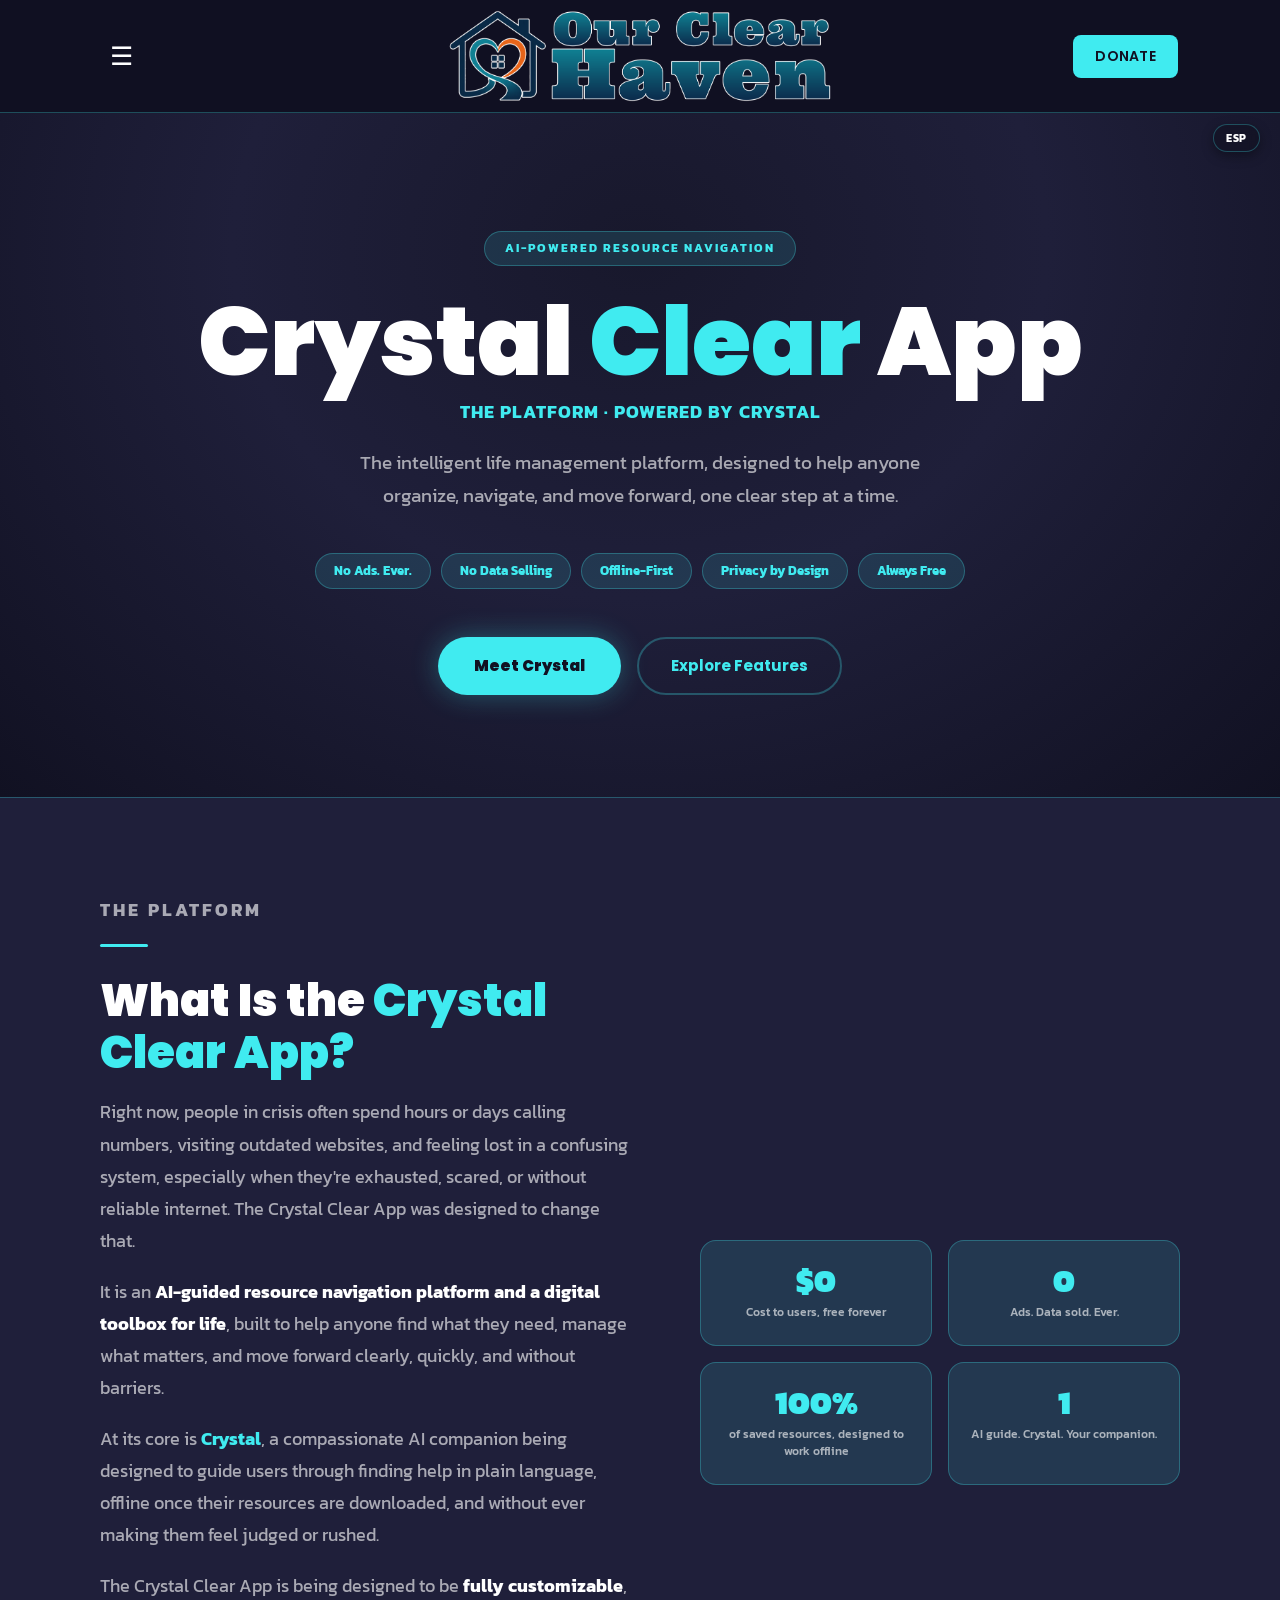
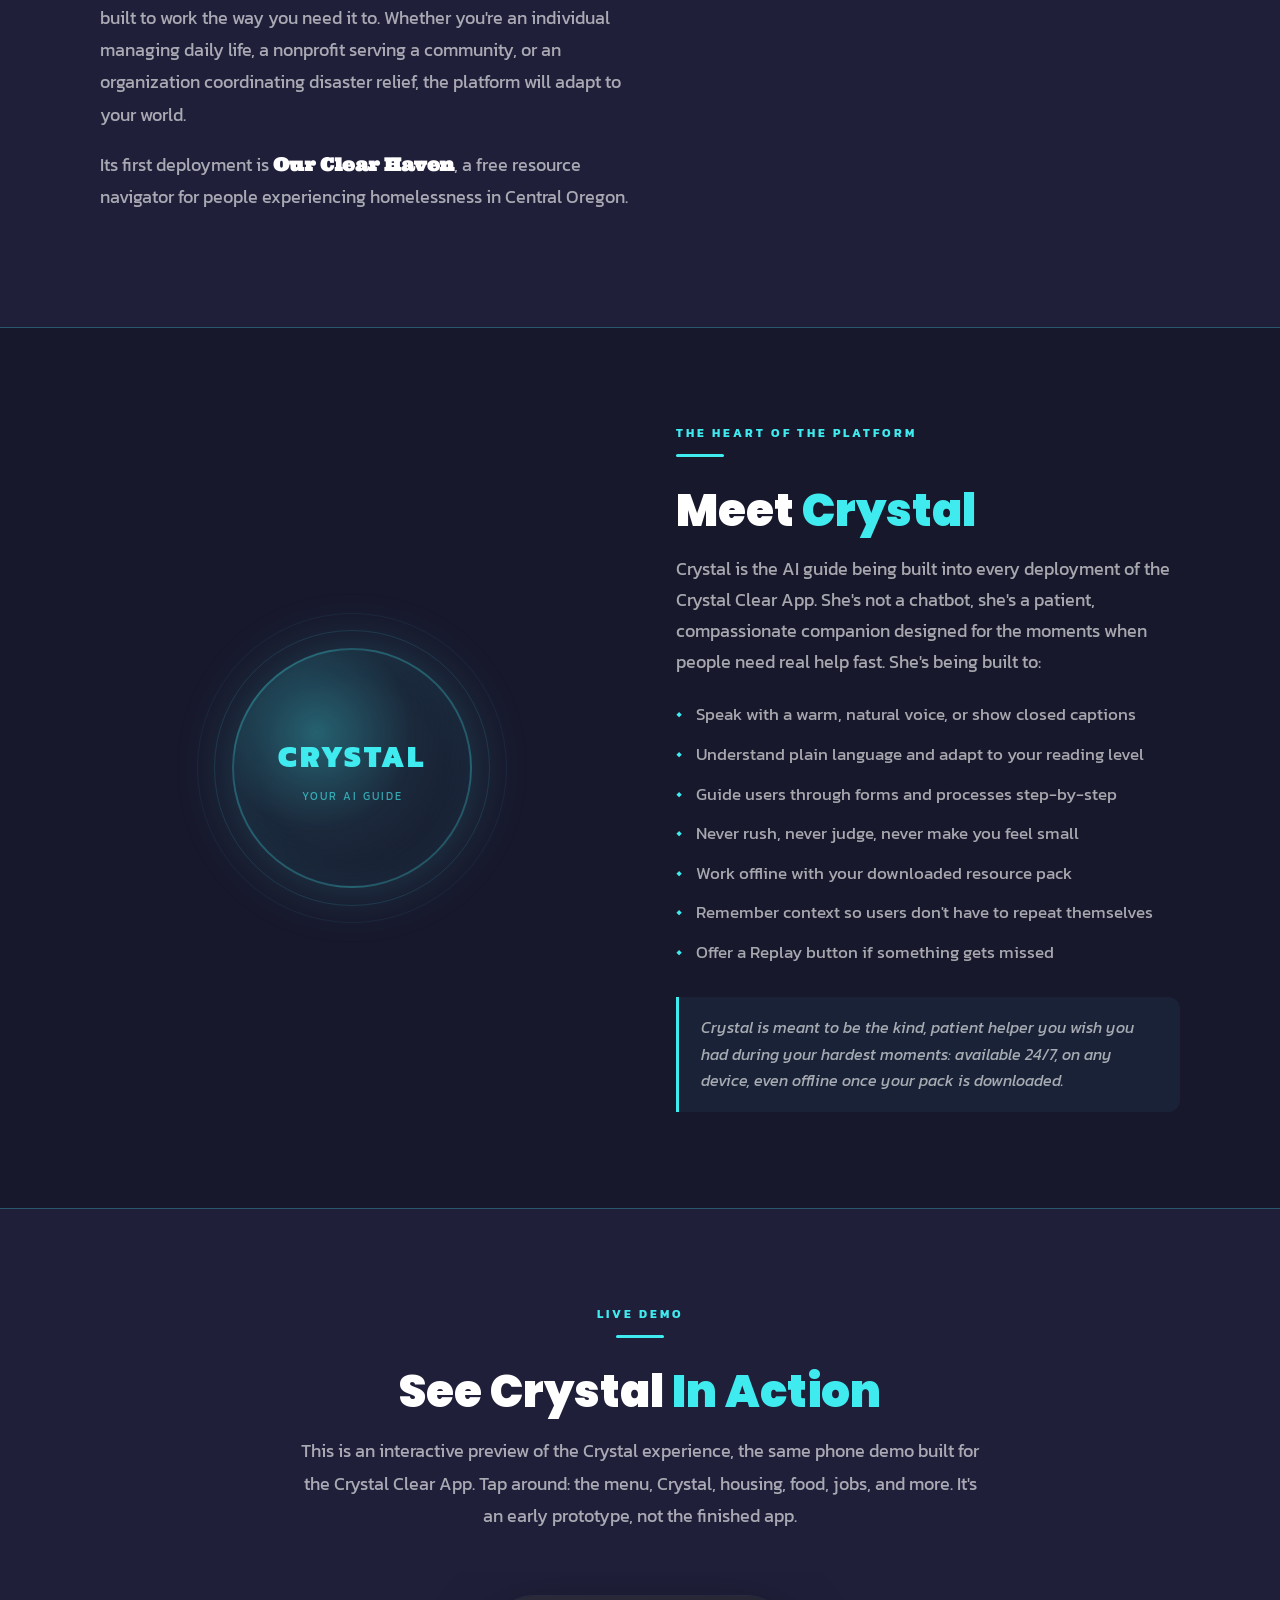
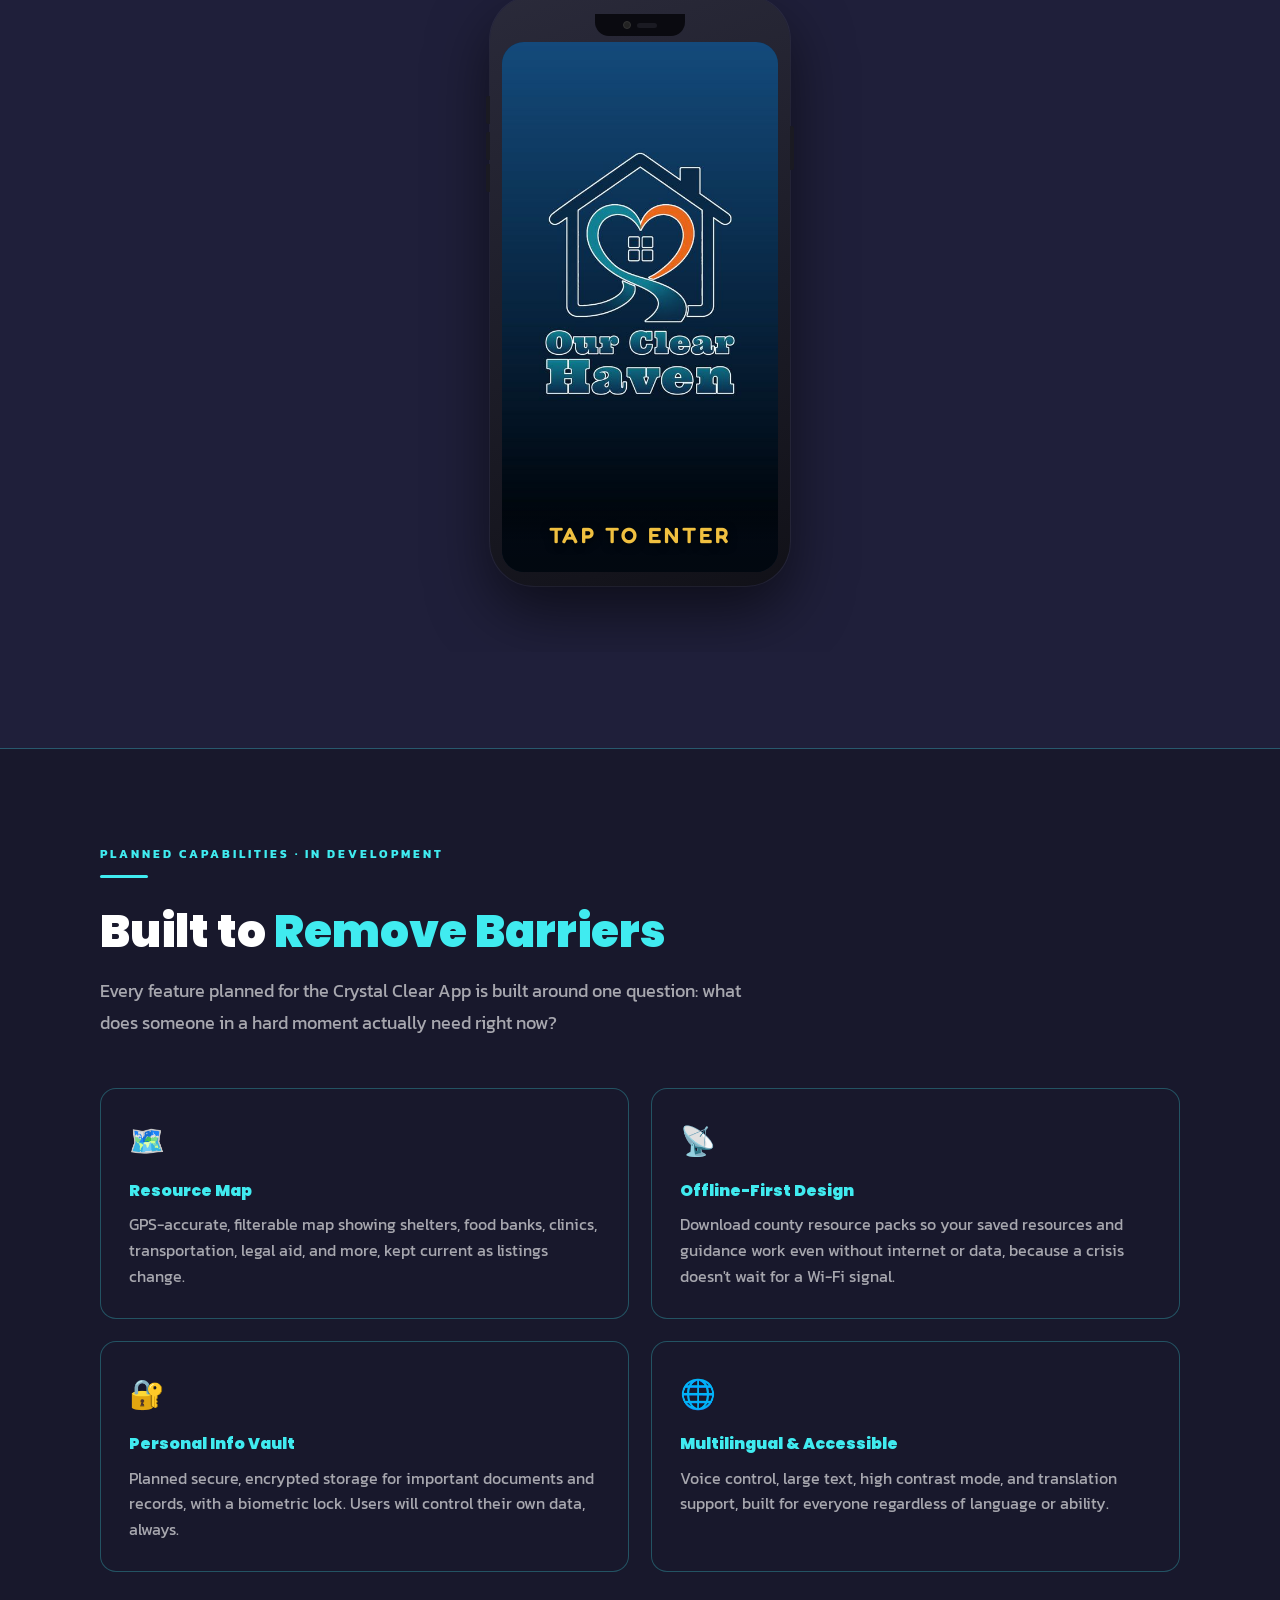
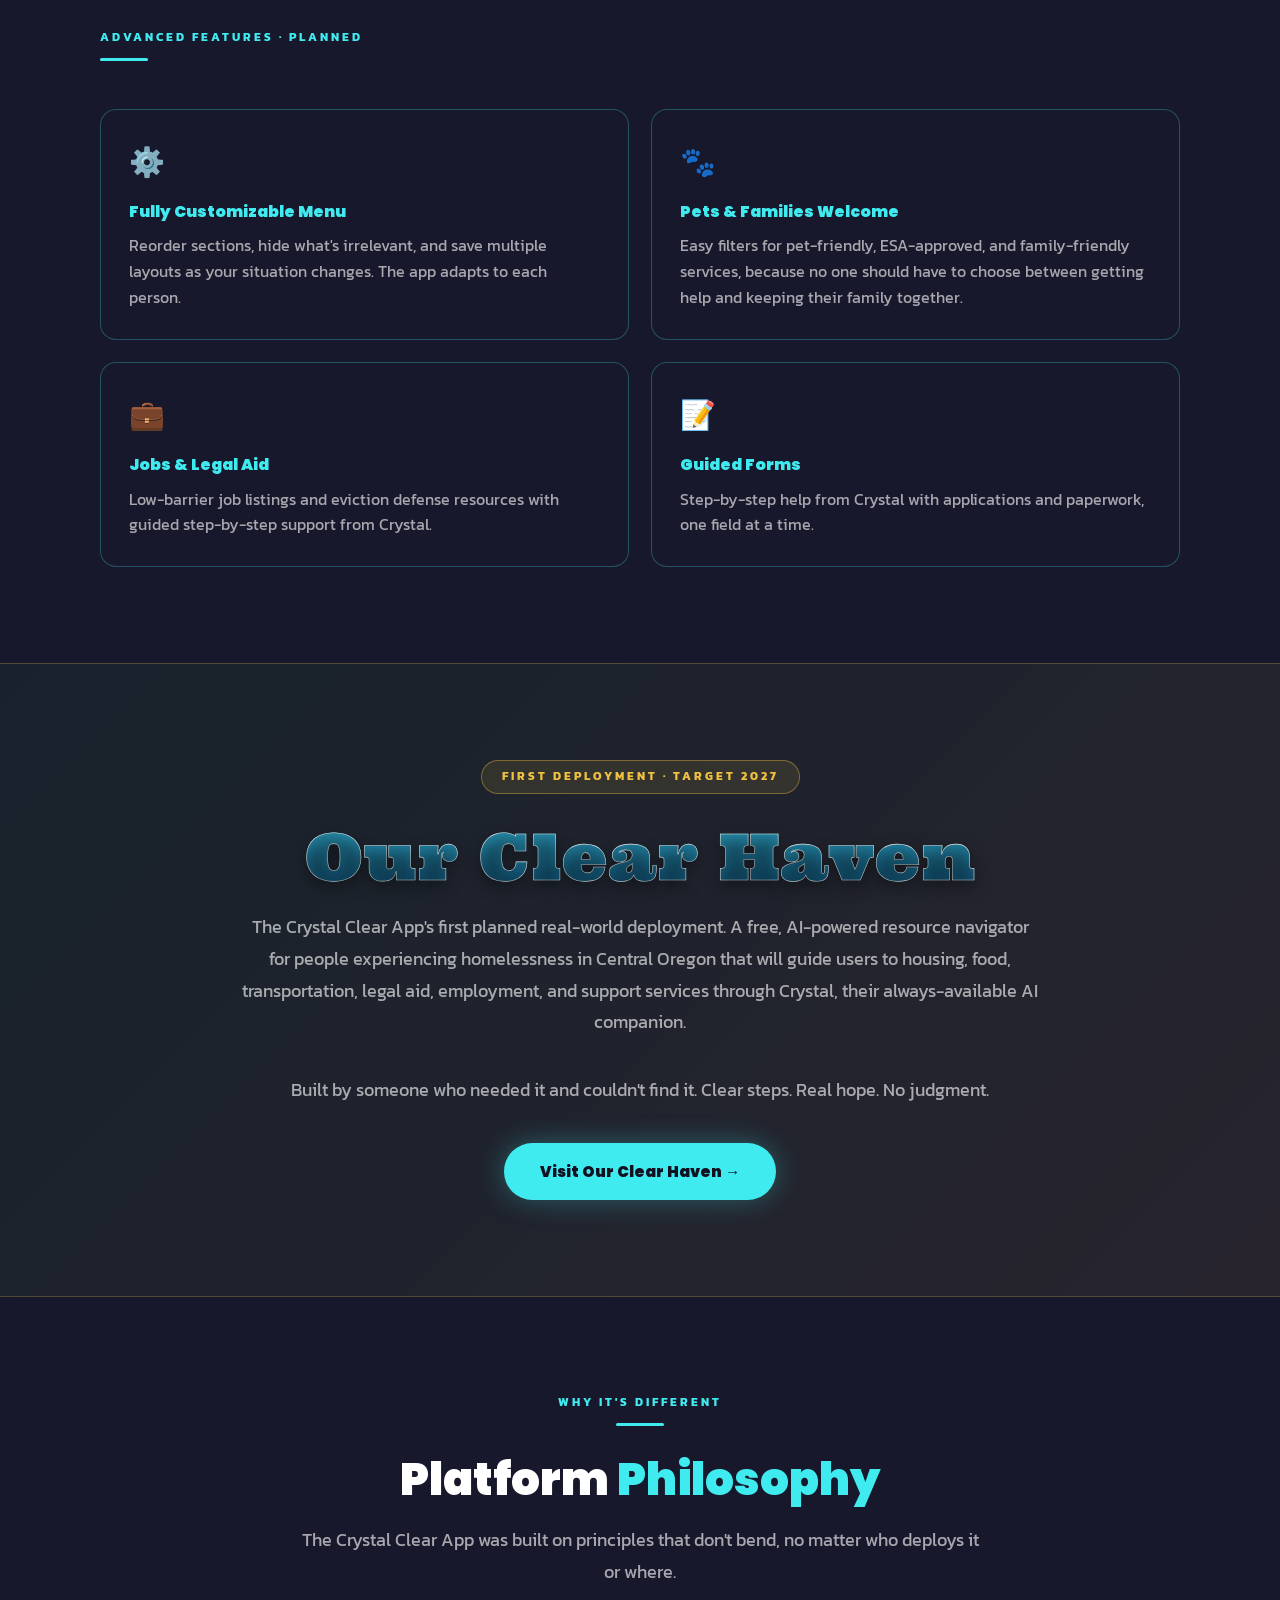
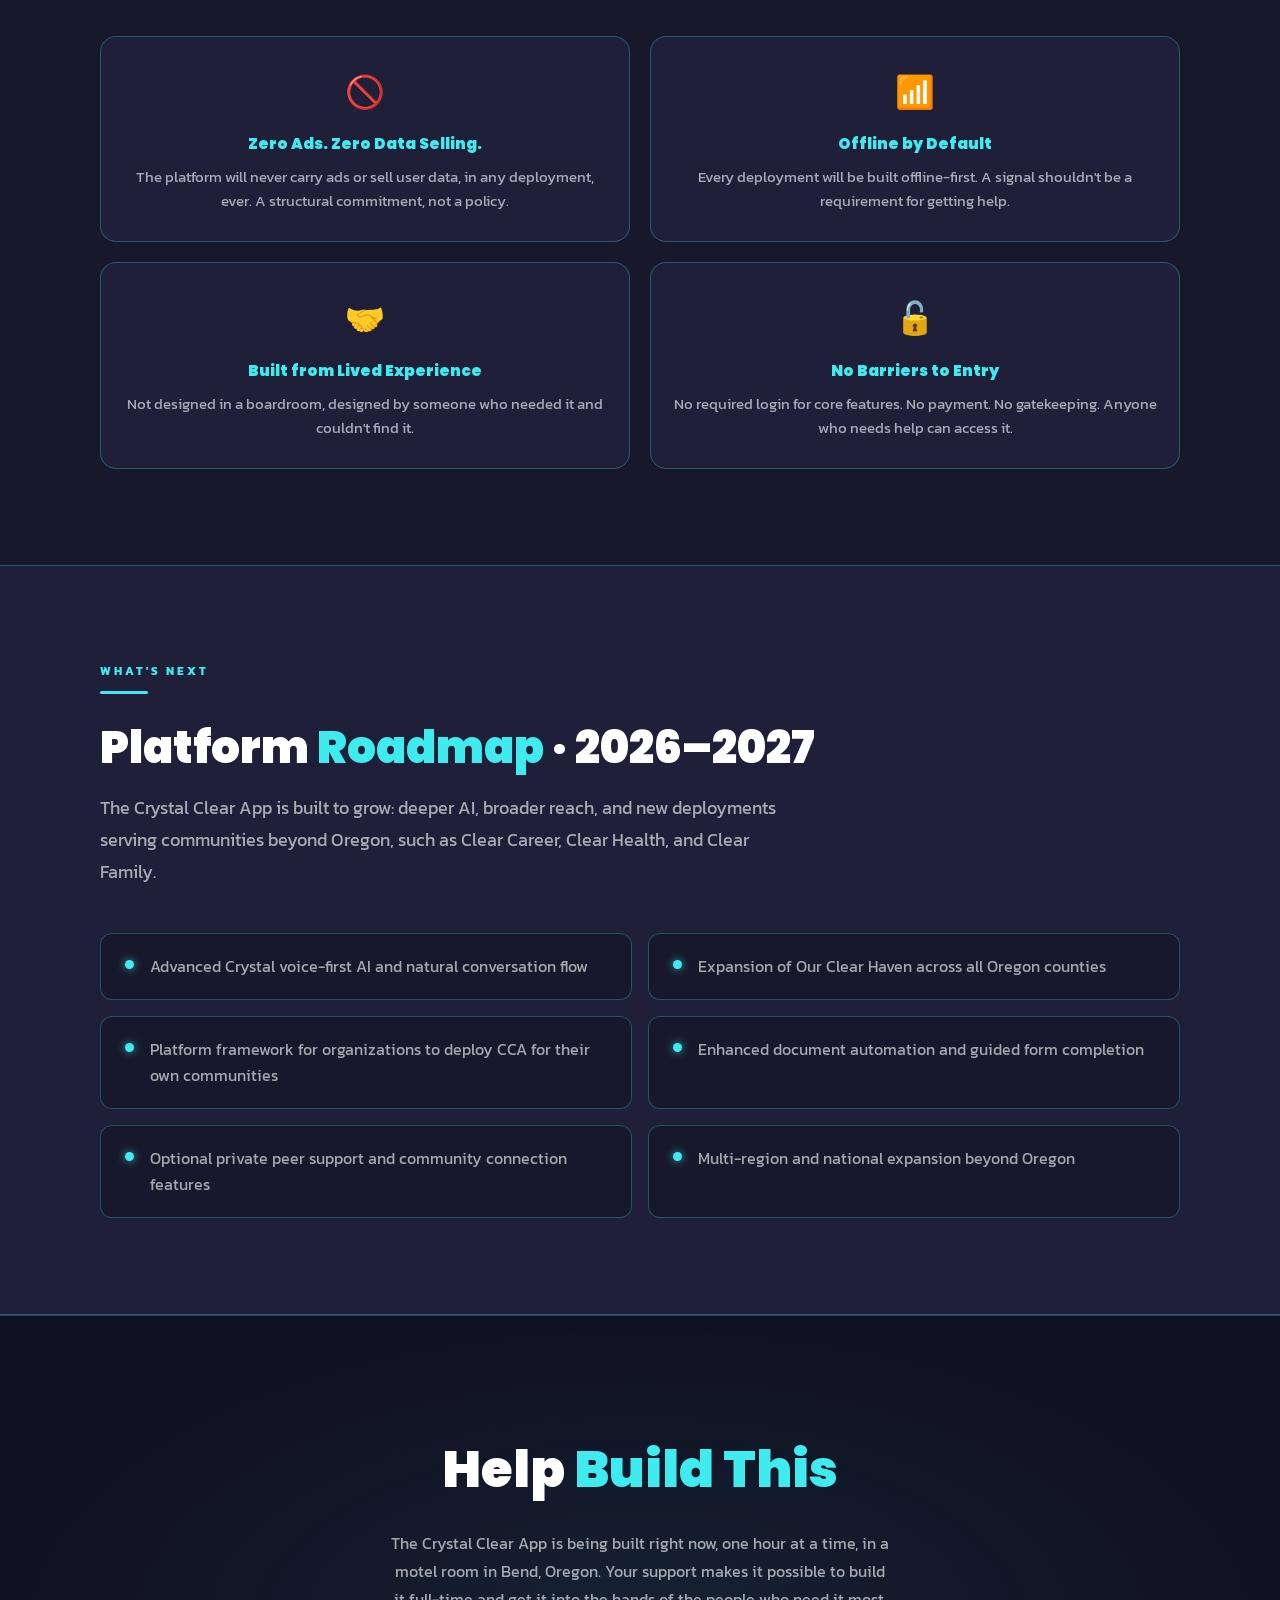
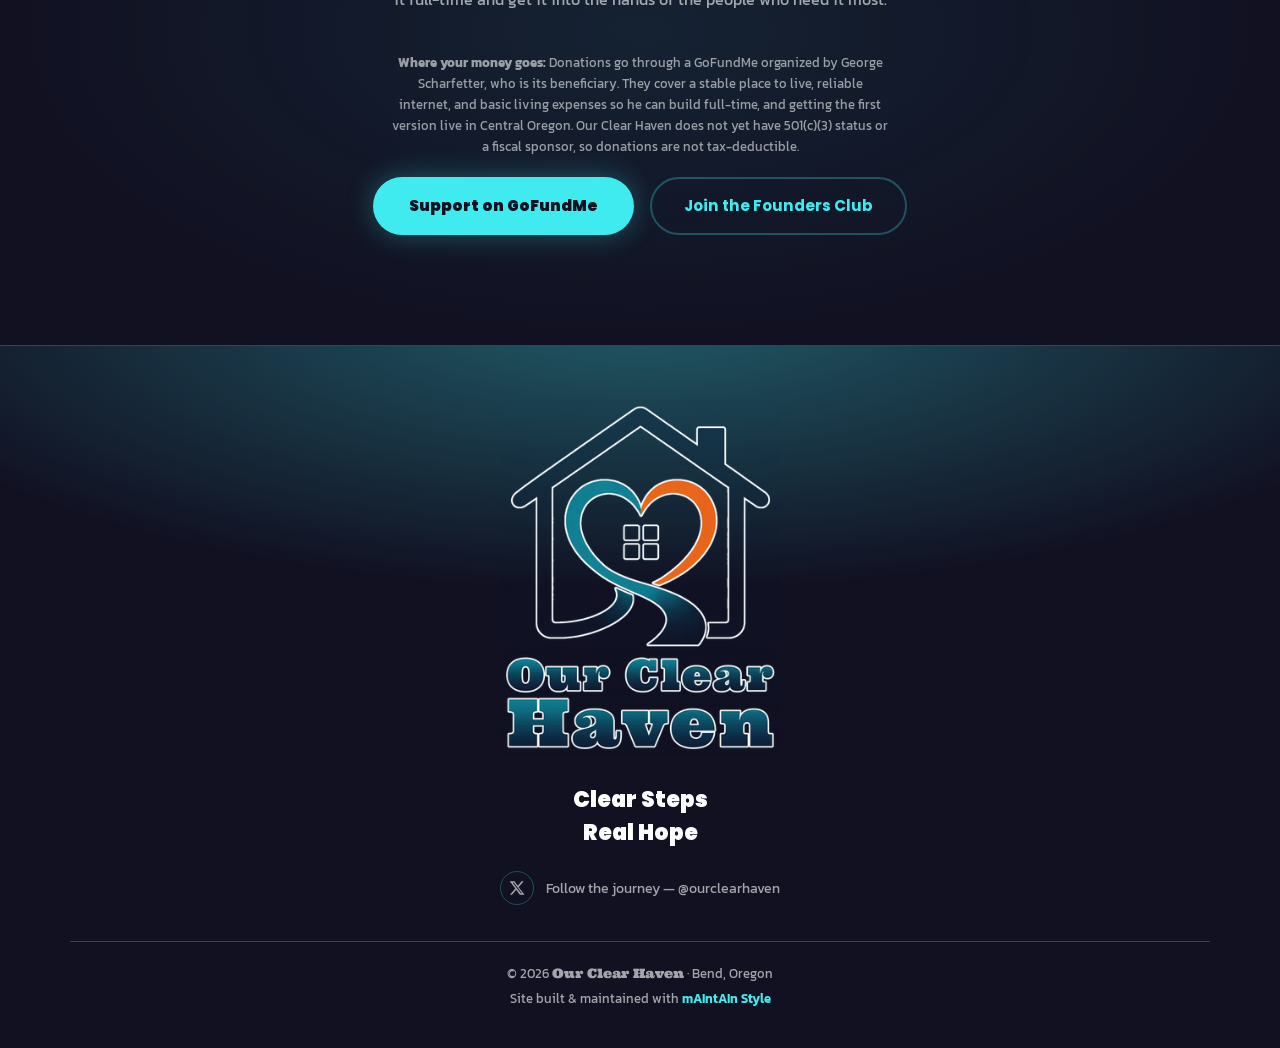
==== crystal-clear-app.html @ 636fc87f "Fix 13 broken resource links; mark unbuilt features as planned; add donor disclosure C1 - resources." ====
<!DOCTYPE html>
<html lang="en">
<head>
<meta charset="UTF-8">
<meta name="viewport" content="width=device-width, initial-scale=1">
<link rel="icon" type="image/png" sizes="96x96" href="favicon.png">
<link rel="shortcut icon" href="favicon.ico">
<title>Crystal Clear App &mdash; Our Clear Haven</title>
<meta name="description" content="Crystal Clear App: an AI-guided resource navigation platform. Free, offline-first, no ads, no data selling. Its first deployment is Our Clear Haven.">
<meta name="robots" content="index, follow">
<link rel="canonical" href="https://ourclearhaven.org/crystal-clear-app.html">
<meta property="og:type" content="website">
<meta property="og:url" content="https://ourclearhaven.org/crystal-clear-app.html">
<meta property="og:title" content="Crystal Clear App &mdash; Our Clear Haven">
<meta property="og:description" content="Crystal Clear App: an AI-guided resource navigation platform. Free, offline-first, no ads, no data selling. Its first deployment is Our Clear Haven.">
<link rel="preconnect" href="https://fonts.googleapis.com">
<link rel="preconnect" href="https://fonts.gstatic.com" crossorigin>
<link href="https://fonts.googleapis.com/css2?family=Ultra&family=Poppins:wght@400;500;700;900&family=Kanit:wght@300;400;600&display=swap" rel="stylesheet">
<script src="lang-toggle.js" defer></script>
<style>
*,*::before,*::after{box-sizing:border-box;margin:0;padding:0}
html{scroll-behavior:smooth}
body{background:#18182c;font-family:'Kanit',sans-serif}
a{color:inherit}
img{max-width:100%;display:block}

:root{
  --bg:#18182c; --bg-card:#1f1f3a; --bg-dark:#111122;
  --teal:#40ebf0; --teal-dim:rgba(64,235,240,0.12); --teal-border:rgba(64,235,240,0.28);
  --teal-rgb:64,235,240;
  --text:#ffffff; --text-muted:rgba(255,255,255,0.62); --radius:16px;
}

/* NAV, matched to this page's own navy/teal palette */
.cca-nav{position:sticky;top:0;z-index:50;background:rgba(17,17,34,0.92);backdrop-filter:blur(10px);border-bottom:1px solid var(--teal-border)}
.cca-nav-wrap{max-width:1140px;margin:0 auto;padding:0 32px;display:flex;align-items:center;justify-content:space-between;height:112px;position:relative}
.cca-nav-logo{position:absolute;left:50%;top:50%;transform:translate(-50%,-50%);z-index:1;font-family:'Poppins',sans-serif;font-weight:900;font-size:15px;letter-spacing:0.06em;text-decoration:none;color:#fff}
.cca-nav-logo img{max-width:none}
.cca-nav-logo span{color:var(--teal)}
.cca-navlinks{display:none}
.cca-navlinks a{text-decoration:none;color:var(--text-muted);transition:color .2s;text-transform:uppercase;letter-spacing:.02em}
.cca-navlinks a:hover,.cca-navlinks a.active{color:var(--teal)}
.cca-navcta{order:1;position:relative;overflow:hidden;background:var(--teal);color:var(--bg-dark);padding:11px 22px;border-radius:8px;font-family:'Poppins',sans-serif;font-size:14px;font-weight:600;text-decoration:none;white-space:nowrap;text-transform:uppercase;letter-spacing:.02em}
.cca-hamburger{display:flex;align-items:center;justify-content:center;order:-1;position:relative;overflow:hidden;z-index:2;background:none;border:none;color:#fff;font-size:26px;cursor:pointer;padding:4px 8px}
.cca-mobile-menu{display:flex;flex-direction:column;gap:2px;position:absolute;top:calc(100% + 14px);left:0;width:246px;background:linear-gradient(180deg,#242445,var(--bg-card));border:1px solid var(--teal-border);border-radius:18px;box-shadow:0 24px 48px -12px rgba(0,0,0,.55),0 6px 18px rgba(0,0,0,.35);padding:10px;opacity:0;visibility:hidden;pointer-events:none;transform:translateY(-6px) scale(.97);transform-origin:top left;transition:opacity .2s ease,transform .2s cubic-bezier(.34,1.56,.64,1),visibility .2s}
.cca-mobile-menu.open{opacity:1;visibility:visible;pointer-events:auto;transform:translateY(0) scale(1)}
.cca-mobile-menu a{text-decoration:none;color:var(--text-muted);text-transform:uppercase;letter-spacing:.02em;font-size:13.5px;font-weight:600;font-family:'Poppins',sans-serif;display:flex;align-items:center;min-height:42px;padding:0 14px;border-radius:11px;transition:background .16s ease,color .16s ease}
.cca-mobile-menu a:hover{background:rgba(255,255,255,.06);color:#fff}
.cca-mobile-menu a.active{color:var(--teal);background:rgba(64,235,240,.1)}
.cca-mobile-menu .cca-navcta{margin-top:8px;justify-content:center;text-align:center}
.cca-mobile-menu a.cca-navcta:hover{background:var(--teal);color:var(--bg-dark)}
@media(max-width:680px){
  .cca-nav-wrap>.cca-navcta{display:none}
}
@media(max-width:480px){
  .cca-nav-logo{left:80px!important;transform:translateY(-50%)!important}
  .cca-nav-logo img{height:clamp(52px, 16.9vw, 72px)!important;max-width:none!important}
}

.ripple{position:absolute;border-radius:50%;background:rgba(255,255,255,.5);transform:scale(0);animation:ripple-anim .6s ease-out forwards;pointer-events:none}
@keyframes ripple-anim{to{transform:scale(3);opacity:0}}

.lang-toggle{position:fixed;top:124px;right:20px;background:rgba(17,17,34,.6);backdrop-filter:blur(6px);border:1px solid var(--teal-border);color:#fff;font-size:11px;font-weight:700;letter-spacing:.06em;padding:5px 12px;border-radius:999px;cursor:pointer;font-family:'Kanit',sans-serif;z-index:60;box-shadow:0 4px 12px rgba(0,0,0,.35);transition:background .2s ease}
.lang-toggle:hover{background:rgba(17,17,34,.9)}
@media(max-width:900px){.lang-toggle{top:120px;right:16px}}

.cca-wrap{font-family:'Kanit',sans-serif !important;font-weight:400;background:var(--bg);color:var(--text);line-height:1.7;overflow-x:hidden}
.cca-wrap h1,.cca-wrap h2,.cca-wrap h3,.cca-wrap h4,.cca-wrap h5,.cca-wrap h6{font-family:'Poppins',sans-serif !important;font-weight:900 !important}

.cca-hero{min-height:76vh;display:flex;flex-direction:column;align-items:center;justify-content:center;text-align:center;padding:80px 24px 64px;background:radial-gradient(ellipse at 50% 20%,var(--bg) 0%,var(--bg-card) 45%,var(--bg-dark) 100%);position:relative;overflow:hidden}
.cca-badge{display:inline-block;background:var(--teal-dim);border:1px solid var(--teal-border);color:var(--teal);font-size:0.75rem;font-weight:700;letter-spacing:2px;text-transform:uppercase;padding:6px 20px;border-radius:999px;margin-bottom:28px}
.cca-hero h1{font-size:clamp(3rem,7.5vw,6rem);font-weight:900;line-height:1.0;color:var(--text);margin-bottom:8px}
.cca-hero h1 span{color:var(--teal)}
.cca-platform{font-size:clamp(0.9rem,2vw,1.1rem);font-weight:700;color:var(--teal);letter-spacing:1px;margin-bottom:20px;text-transform:uppercase}
.cca-hero-sub{font-size:clamp(1rem,2.2vw,1.2rem);font-weight:400;color:var(--text-muted);max-width:600px;margin:0 auto 40px}
.cca-pills{display:flex;gap:10px;flex-wrap:wrap;justify-content:center;margin-bottom:48px}
.cca-pills span{background:var(--teal-dim);border:1px solid var(--teal-border);color:var(--teal);padding:6px 18px;border-radius:999px;font-size:0.82rem;font-weight:700}
.cca-cta-row{display:flex;gap:16px;flex-wrap:wrap;justify-content:center}
.cca-btn{background:var(--teal);color:var(--bg-dark);border:none;padding:16px 36px;border-radius:999px;font-family:'Poppins',sans-serif;font-size:0.95rem;font-weight:900;cursor:pointer;text-decoration:none;transition:transform .2s,box-shadow .2s;box-shadow:0 0 28px rgba(64,235,240,0.3);display:inline-block}
.cca-btn:hover{transform:translateY(-2px);box-shadow:0 0 40px rgba(64,235,240,0.5)}
.cca-btn-ghost{background:transparent;color:var(--teal);border:2px solid var(--teal-border);padding:14px 32px;border-radius:999px;font-family:'Poppins',sans-serif;font-size:0.95rem;font-weight:700;cursor:pointer;text-decoration:none;transition:border-color .2s,background .2s;display:inline-block}
.cca-btn-ghost:hover{border-color:var(--teal);background:var(--teal-dim)}

.cca-section{padding:96px 24px}
.cca-section-alt{padding:96px 24px;background:var(--bg-card);border-top:1px solid var(--teal-border);border-bottom:1px solid var(--teal-border)}
.cca-container{max-width:1080px;margin:0 auto}
.cca-label{font-size:0.72rem;font-weight:700;letter-spacing:3px;text-transform:uppercase;color:var(--teal);margin-bottom:10px}
.cca-bar{width:48px;height:3px;background:var(--teal);border-radius:2px;margin-bottom:28px}
.cca-title{font-size:clamp(1.8rem,4vw,2.8rem);font-weight:900;color:var(--text);margin-bottom:18px;line-height:1.15}
.cca-title span{color:var(--teal)}
.cca-body{font-size:1.12rem;color:var(--text-muted);max-width:680px;line-height:1.8;margin-bottom:20px}

.cca-what-grid{display:grid;grid-template-columns:1.1fr 1fr;gap:72px;align-items:center}
.cca-what-text p{font-size:1.12rem;color:var(--text-muted);margin-bottom:18px;line-height:1.8}
.cca-what-text p strong{color:var(--text);font-weight:700}
.cca-what-text p em{color:var(--teal);font-style:normal;font-weight:700}
.cca-stats{display:grid;grid-template-columns:1fr 1fr;gap:16px}
.cca-stat{background:var(--teal-dim);border:1px solid var(--teal-border);border-radius:var(--radius);padding:24px 20px;text-align:center}
.cca-stat-num{font-size:2rem;font-weight:900;color:var(--teal);line-height:1;margin-bottom:6px}
.cca-stat-label{font-size:0.78rem;color:var(--text-muted);font-weight:500;line-height:1.4}

.cca-crystal-grid{display:grid;grid-template-columns:1fr 1fr;gap:72px;align-items:center}
.cca-orb-wrap{display:flex;align-items:center;justify-content:center}
.cca-orb{width:240px;height:240px;border-radius:50%;background:radial-gradient(circle at 35% 35%,rgba(64,235,240,0.35) 0%,rgba(64,235,240,0.08) 45%,rgba(24,24,44,0.9) 100%);border:2px solid var(--teal-border);display:flex;align-items:center;justify-content:center;flex-direction:column;box-shadow:0 0 60px rgba(64,235,240,0.18),inset 0 0 40px rgba(64,235,240,0.06);position:relative}
.cca-orb::after{content:'';position:absolute;width:276px;height:276px;border-radius:50%;border:1px solid rgba(64,235,240,0.12);animation:cca-pulse 3.5s ease-in-out infinite}
.cca-orb::before{content:'';position:absolute;width:310px;height:310px;border-radius:50%;border:1px solid rgba(64,235,240,0.06);animation:cca-pulse 3.5s ease-in-out infinite 0.8s}
@keyframes cca-pulse{0%,100%{transform:scale(1);opacity:0.4}50%{transform:scale(1.04);opacity:1}}
.cca-orb-name{font-size:1.9rem;font-weight:900;color:var(--teal);letter-spacing:3px}
.cca-orb-sub{font-size:0.7rem;color:rgba(64,235,240,0.65);letter-spacing:2px;text-transform:uppercase;margin-top:4px}
.cca-list{list-style:none;display:flex;flex-direction:column;gap:13px;margin-bottom:32px}
.cca-list li{display:flex;align-items:flex-start;gap:14px;font-size:1.07rem;color:var(--text-muted);line-height:1.55}
.cca-list li::before{content:'\25C6';color:var(--teal);font-size:0.6rem;margin-top:7px;flex-shrink:0}
.cca-quote{padding:18px 22px;border-left:3px solid var(--teal);background:rgba(64,235,240,0.05);border-radius:0 12px 12px 0;font-style:italic;color:var(--text-muted);font-size:1.03rem;line-height:1.6}

.cca-features-grid{display:grid;grid-template-columns:repeat(2,1fr);gap:22px;margin-top:48px}
.cca-card{background:var(--bg);border:1px solid var(--teal-border);border-radius:var(--radius);padding:28px;transition:transform .2s,border-color .2s,box-shadow .2s}
.cca-card:hover{transform:translateY(-4px);border-color:var(--teal);box-shadow:0 8px 36px rgba(64,235,240,0.1)}
.cca-card-icon{font-size:1.8rem;margin-bottom:12px}
.cca-card h3{font-size:0.98rem;font-weight:900;color:var(--teal);margin-bottom:8px}
.cca-card p{font-size:0.98rem;color:var(--text-muted);line-height:1.65}

.cca-phil-grid{display:grid;grid-template-columns:repeat(2,1fr);gap:20px;margin-top:48px}
.cca-phil-item{padding:28px 22px;border-radius:var(--radius);background:var(--bg-card);border:1px solid var(--teal-border);text-align:center;transition:border-color .2s}
.cca-phil-item:hover{border-color:var(--teal)}
.cca-phil-item .pi{font-size:2rem;margin-bottom:12px}
.cca-phil-item h4{font-size:0.95rem;font-weight:900;color:var(--teal);margin-bottom:8px}
.cca-phil-item p{font-size:0.94rem;color:var(--text-muted);line-height:1.6}

.cca-roadmap-grid{display:grid;grid-template-columns:1fr 1fr;gap:16px;margin-top:44px}
.cca-road-item{display:flex;align-items:flex-start;gap:16px;padding:20px 24px;background:var(--bg);border:1px solid var(--teal-border);border-radius:12px;font-size:1.03rem;color:var(--text-muted);line-height:1.55;transition:border-color .2s}
.cca-road-item:hover{border-color:var(--teal)}
.cca-dot{width:9px;height:9px;border-radius:50%;background:var(--teal);flex-shrink:0;margin-top:6px;box-shadow:0 0 8px rgba(64,235,240,0.7)}

.cca-deploy{padding:96px 24px;background:linear-gradient(135deg,rgba(26,92,48,0.15) 0%,rgba(240,192,64,0.07) 100%),var(--bg);border-top:1px solid rgba(240,192,64,0.25);border-bottom:1px solid rgba(240,192,64,0.25)}
.cca-deploy-inner{max-width:800px;margin:0 auto;text-align:center}
.cca-deploy-badge{display:inline-block;background:rgba(240,192,64,0.1);border:1px solid rgba(240,192,64,0.4);color:#F0C040;font-size:0.72rem;font-weight:700;letter-spacing:3px;text-transform:uppercase;padding:6px 20px;border-radius:999px;margin-bottom:28px}
.logo-text{font-family:'Ultra',Georgia,serif;font-weight:400;letter-spacing:-0.01em}
.cca-deploy h2{font-family:'Ultra',Georgia,serif !important;font-weight:400 !important;font-size:clamp(2.4rem,5vw,4rem);letter-spacing:1px;margin-bottom:20px;line-height:1.1;background:linear-gradient(180deg,#2a9ab8 0%,#0f4a6e 100%);-webkit-background-clip:text;background-clip:text;-webkit-text-fill-color:transparent;color:#0f4a6e;-webkit-text-stroke:0.6px #f8f1e9;paint-order:stroke fill;text-shadow:0 6px 16px rgba(0,0,0,.4)}
.cca-deploy p{font-size:1.1rem;color:var(--text-muted);line-height:1.8;margin-bottom:36px}

.cca-cta{background:radial-gradient(ellipse 70% 70% at 50% 50%,rgba(64,235,240,0.08) 0%,transparent 70%),var(--bg-dark);border-top:1px solid var(--teal-border);text-align:center;padding:110px 24px}
.cca-cta h2{font-size:clamp(2rem,5vw,3.2rem);font-weight:900;margin-bottom:16px;color:#ffffff !important}
.cca-cta h2 span{color:var(--teal)}
.cca-cta p{color:var(--text-muted);font-size:1rem;max-width:500px;margin:0 auto 40px;line-height:1.75}

.demo-frame{margin:40px auto 0;width:460px;max-width:100%}
.demo-frame iframe{width:100%;height:680px;border:none;display:block;background:transparent}

.cca-logo-divider{background:radial-gradient(ellipse 1100px 380px at 50% -40px,rgba(var(--teal-rgb),.34) 0%,rgba(var(--teal-rgb),0) 75%) var(--bg-dark);padding:54px 24px 20px;text-align:center;border-top:1px solid var(--teal-border)}
.cca-logo-divider img{width:280px;max-width:60vw;height:auto;margin:0 auto;display:block}
.cca-footer{background:var(--bg-dark);padding:8px 24px 40px;text-align:center}
.cca-foot-wrap{max-width:1140px;margin:0 auto}
.cca-foot-tag{font-family:'Poppins',sans-serif;font-weight:900;font-size:22px;color:#fff}
.cca-foot-tag span{color:var(--teal)}
.cca-foot-social{display:flex;align-items:center;justify-content:center;gap:12px;font-size:14px;color:var(--text-muted);margin-bottom:8px}
.cca-foot-social a{display:flex;align-items:center;justify-content:center;width:34px;height:34px;border-radius:50%;border:1px solid var(--teal-border);color:var(--text-muted);flex:none;transition:border-color .2s ease,color .2s ease}
.cca-foot-social a:hover{border-color:var(--teal);color:var(--teal)}
.cca-foot-social a svg{width:16px;height:16px}
.cca-foot-links{display:flex;gap:24px;font-size:14px;flex-wrap:wrap}
.cca-foot-links a{text-decoration:none;color:var(--text-muted);text-transform:uppercase;letter-spacing:.02em}
.cca-foot-bottom{margin-top:36px;padding-top:22px;border-top:1px solid var(--teal-border);display:flex;flex-direction:column;align-items:center;text-align:center;font-size:13px;color:var(--text-muted);gap:6px}
.cca-foot-bottom a{color:var(--teal);text-decoration:none;font-weight:600}
.totop{position:fixed;bottom:28px;right:28px;width:54px;height:54px;background:none;border:0;cursor:pointer;padding:0;opacity:0;pointer-events:none;transform:translateY(16px) rotate(-15deg);transition:opacity .3s ease,transform .3s ease;z-index:999;filter:drop-shadow(0 4px 10px rgba(0,0,0,.5))}
.totop img{width:100%;height:100%;object-fit:contain}
.totop.show{opacity:1;pointer-events:auto;transform:translateY(0) rotate(0deg)}
.totop.show:hover{transform:translateY(-3px) rotate(12deg) scale(1.12);filter:drop-shadow(0 8px 16px rgba(0,0,0,.6))}

.reveal{opacity:1}

@media(max-width:768px){
  .cca-what-grid,.cca-crystal-grid{grid-template-columns:1fr;gap:40px}
  .cca-orb-wrap{order:-1}
  .cca-orb{width:180px;height:180px}
  .cca-orb::after{width:206px;height:206px}
  .cca-orb::before{width:230px;height:230px}
  .cca-stats{grid-template-columns:1fr 1fr}
  .cca-roadmap-grid,.cca-phil-grid,.cca-features-grid{grid-template-columns:1fr}
}
</style>
</head>
<body>

<nav class="cca-nav">
  <div class="cca-nav-wrap">
    <a class="cca-nav-logo" href="index.html"><img src="logo-nav.png" alt="Our Clear Haven" style="height:92px;width:auto;display:block"></a>
    <div class="cca-navlinks">
      <a href="crystal-clear-app.html" class="active">Crystal Clear App</a>
      <a href="dual-board.html" data-es="Junta Dual">Dual Board</a>
      <a href="our-story.html" data-es="Nuestros Orígenes">Our Origins</a>
      <a href="resources.html" data-es="Recursos">Resources</a>
      <a href="get-involved.html" data-es="Participa">Get Involved</a>
      <a href="grande-grand.html" data-es="Club de Fundadores">Founders Club</a>
    </div>
    <a class="cca-navcta" href="https://www.gofundme.com/f/build-our-clear-haven-ai-for-homeless-help" target="_blank" rel="noopener" data-es="Donar">Donate</a>
    <button class="cca-hamburger" onclick="document.getElementById('cca-mm').classList.toggle('open')" aria-label="Menu">&#9776;</button>
    <div class="cca-mobile-menu" id="cca-mm">
      <a href="crystal-clear-app.html" class="active">Crystal Clear App</a>
      <a href="dual-board.html" data-es="Junta Dual">Dual Board</a>
      <a href="our-story.html" data-es="Nuestros Orígenes">Our Origins</a>
      <a href="resources.html" data-es="Recursos">Resources</a>
      <a href="get-involved.html" data-es="Participa">Get Involved</a>
      <a href="grande-grand.html" data-es="Club de Fundadores">Founders Club</a>
      <a class="cca-navcta" href="https://www.gofundme.com/f/build-our-clear-haven-ai-for-homeless-help" target="_blank" rel="noopener" data-es="Donar">Donate</a>
    </div>
  </div>
</nav>
<button class="lang-toggle" id="langToggle" type="button" aria-label="Switch language">ESP</button>

<div class="cca-wrap">

  <section class="cca-hero">
    <div class="cca-badge" data-es="Navegación de Recursos con IA">AI-Powered Resource Navigation</div>
    <h1 data-es-html="Crystal <span>Clear</span> App">Crystal <span>Clear</span> App</h1>
    <p class="cca-platform" data-es-html="La Plataforma &middot; Impulsada por Crystal">The Platform &middot; Powered by Crystal</p>
    <p class="cca-hero-sub" data-es="La plataforma inteligente de gestión de vida, diseñada para ayudar a cualquiera a organizarse, navegar y avanzar, un paso claro a la vez.">The intelligent life management platform, designed to help anyone organize, navigate, and move forward, one clear step at a time.</p>
    <div class="cca-pills">
      <span data-es="Sin Anuncios. Nunca.">No Ads. Ever.</span>
      <span data-es="Sin Venta de Datos">No Data Selling</span>
      <span data-es="Sin Conexión, Primero">Offline-First</span>
      <span data-es="Privacidad por Diseño">Privacy by Design</span>
      <span data-es="Siempre Gratis">Always Free</span>
    </div>
    <div class="cca-cta-row">
      <a href="#cca-crystal" class="cca-btn" data-es="Conoce a Crystal">Meet Crystal</a>
      <a href="#cca-features" class="cca-btn-ghost" data-es="Explora las Funciones">Explore Features</a>
    </div>
  </section>

  <section class="cca-section-alt">
    <div class="cca-container">
      <div class="cca-what-grid">
        <div class="cca-what-text">
          <p class="cca-label" data-es="La Plataforma">The Platform</p>
          <div class="cca-bar"></div>
          <h2 class="cca-title" data-es-html="¿Qué es <span>Crystal Clear App?</span>">What Is the <span>Crystal Clear App?</span></h2>
          <p data-es="Ahora mismo, las personas en crisis a menudo pasan horas o días llamando números, visitando sitios web desactualizados, y sintiéndose perdidas en un sistema confuso, especialmente cuando están exhaustas, asustadas, o sin internet confiable. Crystal Clear App fue diseñada para cambiar eso.">Right now, people in crisis often spend hours or days calling numbers, visiting outdated websites, and feeling lost in a confusing system, especially when they're exhausted, scared, or without reliable internet. The Crystal Clear App was designed to change that.</p>
          <p data-es-html="Es una <strong>plataforma de navegación de recursos guiada por IA y una caja de herramientas digital para la vida</strong>, creada para ayudar a cualquiera a encontrar lo que necesita, manejar lo que importa, y avanzar de forma clara, rápida y sin barreras.">It is an <strong>AI-guided resource navigation platform and a digital toolbox for life</strong>, built to help anyone find what they need, manage what matters, and move forward clearly, quickly, and without barriers.</p>
          <p data-es-html="En su centro está <em>Crystal</em>, una compañera de IA compasiva, diseñada para guiar a los usuarios a encontrar ayuda en lenguaje sencillo, sin conexión una vez que tus recursos están descargados, y sin nunca hacerlos sentir juzgados o apurados.">At its core is <em>Crystal</em>, a compassionate AI companion being designed to guide users through finding help in plain language, offline once their resources are downloaded, and without ever making them feel judged or rushed.</p>
          <p data-es-html="Crystal Clear App se está diseñando para ser <strong>completamente personalizable</strong>, hecha para funcionar como tú la necesites. Ya seas una persona manejando su vida diaria, una organización sin fines de lucro sirviendo a una comunidad, o una organización coordinando ayuda ante desastres, la plataforma se adaptará a tu mundo.">The Crystal Clear App is being designed to be <strong>fully customizable</strong>, built to work the way you need it to. Whether you're an individual managing daily life, a nonprofit serving a community, or an organization coordinating disaster relief, the platform will adapt to your world.</p>
          <p data-es-html="Su primer despliegue es <strong class=&quot;logo-text&quot;>Our Clear Haven</strong>, un navegador de recursos gratuito para personas sin hogar en el Centro de Oregon.">Its first deployment is <strong class="logo-text">Our Clear Haven</strong>, a free resource navigator for people experiencing homelessness in Central Oregon.</p>
        </div>
        <div class="cca-stats">
          <div class="cca-stat"><div class="cca-stat-num">$0</div><div class="cca-stat-label" data-es="Costo para usuarios, gratis para siempre">Cost to users, free forever</div></div>
          <div class="cca-stat"><div class="cca-stat-num">0</div><div class="cca-stat-label" data-es="Anuncios. Datos vendidos. Nunca.">Ads. Data sold. Ever.</div></div>
          <div class="cca-stat"><div class="cca-stat-num">100%</div><div class="cca-stat-label" data-es="de los recursos guardados, diseñados para funcionar sin conexión">of saved resources, designed to work offline</div></div>
          <div class="cca-stat"><div class="cca-stat-num">1</div><div class="cca-stat-label" data-es="Guía de IA. Crystal. Tu compañera.">AI guide. Crystal. Your companion.</div></div>
        </div>
      </div>
    </div>
  </section>

  <section class="cca-section" id="cca-crystal">
    <div class="cca-container">
      <div class="cca-crystal-grid">
        <div class="cca-orb-wrap">
          <div class="cca-orb">
            <div class="cca-orb-name">CRYSTAL</div>
            <div class="cca-orb-sub" data-es="Tu Guía de IA">Your AI Guide</div>
          </div>
        </div>
        <div>
          <p class="cca-label" data-es="El Corazón de la Plataforma">The Heart of the Platform</p>
          <div class="cca-bar"></div>
          <h2 class="cca-title" data-es-html="Conoce a <span>Crystal</span>">Meet <span>Crystal</span></h2>
          <p style="color:var(--text-muted);margin-bottom:24px;font-size:1.1rem;line-height:1.75" data-es="Crystal es la guía de IA que se está integrando en cada despliegue de Crystal Clear App. No es un chatbot, es una compañera paciente y compasiva diseñada para los momentos en que las personas necesitan ayuda real, rápido. Está siendo creada para:">Crystal is the AI guide being built into every deployment of the Crystal Clear App. She's not a chatbot, she's a patient, compassionate companion designed for the moments when people need real help fast. She's being built to:</p>
          <ul class="cca-list">
            <li data-es="Hablar con una voz cálida y natural, o mostrar subtítulos">Speak with a warm, natural voice, or show closed captions</li>
            <li data-es="Entender lenguaje sencillo y adaptarse a tu nivel de lectura">Understand plain language and adapt to your reading level</li>
            <li data-es="Guiar a los usuarios paso a paso a través de formularios y procesos">Guide users through forms and processes step-by-step</li>
            <li data-es="Nunca apurar, nunca juzgar, nunca hacerte sentir menos">Never rush, never judge, never make you feel small</li>
            <li data-es="Funcionar sin conexión con tu paquete de recursos descargado">Work offline with your downloaded resource pack</li>
            <li data-es="Recordar el contexto para que los usuarios no tengan que repetirse">Remember context so users don't have to repeat themselves</li>
            <li data-es="Incluir un botón de Repetir si algo se pierde">Offer a Replay button if something gets missed</li>
          </ul>
          <div class="cca-quote" data-es="Crystal está pensada para ser la ayudante amable y paciente que desearías haber tenido en tus momentos más difíciles: disponible 24/7, en cualquier dispositivo, incluso sin conexión una vez que tu paquete está descargado.">Crystal is meant to be the kind, patient helper you wish you had during your hardest moments: available 24/7, on any device, even offline once your pack is downloaded.</div>
        </div>
      </div>
    </div>
  </section>

  <section class="cca-section-alt" id="cca-demo-section">
    <div class="cca-container" style="text-align:center">
      <p class="cca-label" data-es="Demo en Vivo">Live Demo</p>
      <div class="cca-bar" style="margin:0 auto 28px"></div>
      <h2 class="cca-title" data-es-html="Mira a Crystal <span>en Acción</span>">See Crystal <span>In Action</span></h2>
      <p class="cca-body" style="margin:0 auto 0" data-es="Esta es una vista previa interactiva de la experiencia de Crystal, el mismo demo de teléfono creado para Crystal Clear App. Toca lo que quieras: el menú, Crystal, vivienda, comida, empleos y más. Es un prototipo temprano, no la app terminada.">This is an interactive preview of the Crystal experience, the same phone demo built for the Crystal Clear App. Tap around: the menu, Crystal, housing, food, jobs, and more. It's an early prototype, not the finished app.</p>
      <div class="demo-frame">
        <iframe src="crystal-demo.html" title="Crystal Clear App interactive demo" loading="lazy" scrolling="no"></iframe>
      </div>
    </div>
  </section>

  <section class="cca-section" id="cca-features">
    <div class="cca-container">
      <p class="cca-label" data-es="Capacidades Planeadas · En Desarrollo">Planned Capabilities &middot; In Development</p>
      <div class="cca-bar"></div>
      <h2 class="cca-title" data-es-html="Hecha para <span>Eliminar Barreras</span>">Built to <span>Remove Barriers</span></h2>
      <p class="cca-body" data-es="Cada función planeada para Crystal Clear App se construye alrededor de una pregunta: ¿qué necesita realmente alguien en un momento difícil, ahora mismo?">Every feature planned for the Crystal Clear App is built around one question: what does someone in a hard moment actually need right now?</p>
      <div class="cca-features-grid">
        <div class="cca-card"><div class="cca-card-icon">&#128506;&#65039;</div><h3 data-es="Mapa de Recursos">Resource Map</h3><p data-es="Mapa filtrable y preciso por GPS que muestra refugios, bancos de alimentos, clínicas, transporte, asistencia legal y más, actualizado a medida que cambian los listados.">GPS-accurate, filterable map showing shelters, food banks, clinics, transportation, legal aid, and more, kept current as listings change.</p></div>
        <div class="cca-card"><div class="cca-card-icon">&#128225;</div><h3 data-es="Diseño Sin Conexión, Primero">Offline-First Design</h3><p data-es="Descarga paquetes de recursos por condado para que tus recursos guardados y guías funcionen incluso sin internet o datos, porque una crisis no espera una señal de Wi-Fi.">Download county resource packs so your saved resources and guidance work even without internet or data, because a crisis doesn't wait for a Wi-Fi signal.</p></div>
        <div class="cca-card"><div class="cca-card-icon">&#128272;</div><h3 data-es="Bóveda de Información Personal">Personal Info Vault</h3><p data-es="Almacenamiento planeado, seguro y encriptado, con bloqueo biométrico, para documentos y registros importantes. Los usuarios controlarán siempre sus propios datos.">Planned secure, encrypted storage for important documents and records, with a biometric lock. Users will control their own data, always.</p></div>
        <div class="cca-card"><div class="cca-card-icon">&#127760;</div><h3 data-es="Multilingüe y Accesible">Multilingual &amp; Accessible</h3><p data-es="Control por voz, texto grande, modo de alto contraste y soporte de traducción, hecho para todos sin importar el idioma o la capacidad.">Voice control, large text, high contrast mode, and translation support, built for everyone regardless of language or ability.</p></div>
      </div>
      <p class="cca-label" style="margin-top:56px" data-es="Funciones Avanzadas · Planeadas">Advanced Features &middot; Planned</p>
      <div class="cca-bar"></div>
      <div class="cca-features-grid">
        <div class="cca-card"><div class="cca-card-icon">&#9881;&#65039;</div><h3 data-es="Menú Totalmente Personalizable">Fully Customizable Menu</h3><p data-es="Reordena secciones, oculta lo que no sea relevante, y guarda múltiples diseños a medida que tu situación cambia. La app se adapta a cada persona.">Reorder sections, hide what's irrelevant, and save multiple layouts as your situation changes. The app adapts to each person.</p></div>
        <div class="cca-card"><div class="cca-card-icon">&#128062;</div><h3 data-es="Mascotas y Familias Bienvenidas">Pets &amp; Families Welcome</h3><p data-es="Filtros fáciles para servicios que aceptan mascotas, animales de apoyo emocional y familias, porque nadie debería tener que elegir entre recibir ayuda y mantener a su familia unida.">Easy filters for pet-friendly, ESA-approved, and family-friendly services, because no one should have to choose between getting help and keeping their family together.</p></div>
        <div class="cca-card"><div class="cca-card-icon">&#128188;</div><h3 data-es="Empleos y Asistencia Legal">Jobs &amp; Legal Aid</h3><p data-es="Listados de empleo de bajo umbral y recursos de defensa contra desalojos con apoyo guiado paso a paso de Crystal.">Low-barrier job listings and eviction defense resources with guided step-by-step support from Crystal.</p></div>
        <div class="cca-card"><div class="cca-card-icon">&#128221;</div><h3 data-es="Formularios Guiados">Guided Forms</h3><p data-es="Ayuda paso a paso de Crystal con solicitudes y trámites, un campo a la vez.">Step-by-step help from Crystal with applications and paperwork, one field at a time.</p></div>
      </div>
    </div>
  </section>

  <section class="cca-deploy" id="cca-och">
    <div class="cca-deploy-inner">
      <div class="cca-deploy-badge" data-es-html="Primer Despliegue &middot; Meta 2027">First Deployment &middot; Target 2027</div>
      <h2>Our Clear Haven</h2>
      <p data-es="El primer despliegue real planeado de Crystal Clear App. Un navegador de recursos gratuito e impulsado por IA para personas sin hogar en el Centro de Oregon, que guiará a los usuarios hacia vivienda, comida, transporte, asistencia legal, empleo y servicios de apoyo a través de Crystal, su compañera de IA siempre disponible.">The Crystal Clear App's first planned real-world deployment. A free, AI-powered resource navigator for people experiencing homelessness in Central Oregon that will guide users to housing, food, transportation, legal aid, employment, and support services through Crystal, their always-available AI companion.</p>
      <p data-es="Construida por alguien que la necesitaba y no pudo encontrarla. Pasos claros. Esperanza real. Sin juicios.">Built by someone who needed it and couldn't find it. Clear steps. Real hope. No judgment.</p>
      <a href="index.html" class="cca-btn" data-es-html="Visita Our Clear Haven &rarr;">Visit Our Clear Haven &rarr;</a>
    </div>
  </section>

  <section class="cca-section">
    <div class="cca-container" style="text-align:center">
      <p class="cca-label" data-es="Por Qué Es Diferente">Why It's Different</p>
      <div class="cca-bar" style="margin:0 auto 28px"></div>
      <h2 class="cca-title" data-es-html="Filosofía de la <span>Plataforma</span>">Platform <span>Philosophy</span></h2>
      <p class="cca-body" style="margin:0 auto 0" data-es="Crystal Clear App fue construida sobre principios que no se doblan, sin importar quién la despliegue o dónde.">The Crystal Clear App was built on principles that don't bend, no matter who deploys it or where.</p>
      <div class="cca-phil-grid">
        <div class="cca-phil-item"><div class="pi">&#128683;</div><h4 data-es="Cero Anuncios. Cero Venta de Datos.">Zero Ads. Zero Data Selling.</h4><p data-es="La plataforma nunca llevará anuncios ni venderá datos de usuarios, en ningún despliegue, jamás. Un compromiso estructural, no una política.">The platform will never carry ads or sell user data, in any deployment, ever. A structural commitment, not a policy.</p></div>
        <div class="cca-phil-item"><div class="pi">&#128246;</div><h4 data-es="Sin Conexión por Defecto">Offline by Default</h4><p data-es="Cada despliegue se construirá sin conexión primero. Una señal no debería ser un requisito para recibir ayuda.">Every deployment will be built offline-first. A signal shouldn't be a requirement for getting help.</p></div>
        <div class="cca-phil-item"><div class="pi">&#129309;</div><h4 data-es="Construida desde la Experiencia Vivida">Built from Lived Experience</h4><p data-es="No diseñada en una sala de juntas, sino diseñada por alguien que la necesitaba y no pudo encontrarla.">Not designed in a boardroom, designed by someone who needed it and couldn't find it.</p></div>
        <div class="cca-phil-item"><div class="pi">&#128275;</div><h4 data-es="Sin Barreras de Entrada">No Barriers to Entry</h4><p data-es="No se requiere inicio de sesión para las funciones principales. Sin pago. Sin restricciones. Cualquiera que necesite ayuda puede acceder a ella.">No required login for core features. No payment. No gatekeeping. Anyone who needs help can access it.</p></div>
      </div>
    </div>
  </section>

  <section class="cca-section-alt">
    <div class="cca-container">
      <p class="cca-label" data-es="Qué Sigue">What's Next</p>
      <div class="cca-bar"></div>
      <h2 class="cca-title" data-es-html="Hoja de Ruta de la <span>Plataforma</span> &middot; 2026&ndash;2027">Platform <span>Roadmap</span> &middot; 2026&ndash;2027</h2>
      <p class="cca-body" data-es="Crystal Clear App está hecha para crecer: IA más profunda, mayor alcance, y nuevos despliegues sirviendo a comunidades más allá de Oregon, como Clear Career, Clear Health y Clear Family.">The Crystal Clear App is built to grow: deeper AI, broader reach, and new deployments serving communities beyond Oregon, such as Clear Career, Clear Health, and Clear Family.</p>
      <div class="cca-roadmap-grid">
        <div class="cca-road-item"><div class="cca-dot"></div><span data-es="IA avanzada de voz para Crystal y flujo de conversación natural">Advanced Crystal voice-first AI and natural conversation flow</span></div>
        <div class="cca-road-item"><div class="cca-dot"></div><span data-es="Expansión de Our Clear Haven a todos los condados de Oregon">Expansion of Our Clear Haven across all Oregon counties</span></div>
        <div class="cca-road-item"><div class="cca-dot"></div><span data-es="Marco de plataforma para que organizaciones desplieguen CCA en sus propias comunidades">Platform framework for organizations to deploy CCA for their own communities</span></div>
        <div class="cca-road-item"><div class="cca-dot"></div><span data-es="Automatización de documentos mejorada y llenado guiado de formularios">Enhanced document automation and guided form completion</span></div>
        <div class="cca-road-item"><div class="cca-dot"></div><span data-es="Funciones opcionales de apoyo entre pares y conexión comunitaria privada">Optional private peer support and community connection features</span></div>
        <div class="cca-road-item"><div class="cca-dot"></div><span data-es="Expansión multirregional y nacional más allá de Oregon">Multi-region and national expansion beyond Oregon</span></div>
      </div>
    </div>
  </section>

  <section class="cca-cta">
    <div class="cca-container">
      <h2 data-es-html="Ayuda a <span>Construir Esto</span>">Help <span>Build This</span></h2>
      <p data-es="Crystal Clear App se está construyendo ahora mismo, una hora a la vez, en una habitación de motel en Bend, Oregon. Tu apoyo hace posible construirla de tiempo completo y ponerla en manos de quienes más la necesitan.">The Crystal Clear App is being built right now, one hour at a time, in a motel room in Bend, Oregon. Your support makes it possible to build it full-time and get it into the hands of the people who need it most.</p>
      <p class="donor-note" style="font-size:13px;line-height:1.6;opacity:.92;max-width:62ch;margin:14px auto 20px" data-es-html="<strong>Adónde va tu dinero:</strong> Las donaciones se hacen a través de un GoFundMe organizado por George Scharfetter, quien es su beneficiario. Cubren un lugar estable para vivir, internet confiable y gastos básicos de vida para que pueda dedicarse a construir a tiempo completo, y lanzar la primera versión en el Centro de Oregon. Our Clear Haven todavía no tiene estatus 501(c)(3) ni un patrocinador fiscal, por lo que las donaciones no son deducibles de impuestos."><strong>Where your money goes:</strong> Donations go through a GoFundMe organized by George Scharfetter, who is its beneficiary. They cover a stable place to live, reliable internet, and basic living expenses so he can build full-time, and getting the first version live in Central Oregon. Our Clear Haven does not yet have 501(c)(3) status or a fiscal sponsor, so donations are not tax-deductible.</p>
      <div class="cca-cta-row">
        <a href="https://www.gofundme.com/f/build-our-clear-haven-ai-for-homeless-help" class="cca-btn" data-es="Apoya en GoFundMe">Support on GoFundMe</a>
        <a href="grande-grand.html" class="cca-btn-ghost" data-es="Únete al Club de Fundadores">Join the Founders Club</a>
      </div>
    </div>
  </section>

</div>

<section class="cca-logo-divider">
  <img src="logo-stacked-footer.png" alt="Our Clear Haven">
</section>

<footer class="cca-footer">
  <div class="cca-foot-wrap">
    <p class="cca-foot-tag" style="margin:0 auto 22px;color:#fff" data-es-html="Pasos Claros&lt;br&gt;Esperanza Real">Clear Steps<br>Real Hope</p>
    <div class="cca-foot-social">
      <a href="https://x.com/ourclearhaven" target="_blank" rel="noopener" aria-label="Our Clear Haven on X"><svg viewBox="0 0 24 24" fill="currentColor" aria-hidden="true"><path d="M18.9 2H22l-7.6 8.7L23.3 22h-7l-5.5-7.2L4.5 22H1.4l8.1-9.3L1 2h7.2l5 6.6L18.9 2zm-1.2 18h1.7L7.4 4H5.6l12.1 16z"/></svg></a>
      <span data-es="Sigue el camino &mdash; @ourclearhaven">Follow the journey &mdash; @ourclearhaven</span>
    </div>
    <div class="cca-foot-bottom">
      <span>&copy; 2026 <span class="logo-text">Our Clear Haven</span> &middot; Bend, Oregon</span>
      <span data-es-html="Sitio creado y mantenido con <a href=&quot;https://maintain.style&quot; target=&quot;_blank&quot; rel=&quot;noopener&quot;>mAIntAIn Style</a>">Site built &amp; maintained with <a href="https://maintain.style" target="_blank" rel="noopener">mAIntAIn Style</a></span>
    </div>
  </div>
</footer>

<button class="totop" id="totop" aria-label="Back to top" onclick="window.scrollTo({top:0,behavior:'smooth'})"><img src="compass-icon.svg" alt=""></button>

<script>
  const totop = document.getElementById('totop');
  window.addEventListener('scroll', () => {
    if (window.scrollY > 400) totop.classList.add('show'); else totop.classList.remove('show');
  });

  document.addEventListener('click', function(e){
    var menu = document.getElementById('cca-mm');
    var btn = document.querySelector('.cca-hamburger');
    if (menu && menu.classList.contains('open') && !menu.contains(e.target) && !btn.contains(e.target)) menu.classList.remove('open');
  });

  document.querySelectorAll('.cca-navcta,.cca-hamburger').forEach(btn => {
    btn.addEventListener('click', e => {
      const rect = btn.getBoundingClientRect();
      const size = Math.max(rect.width, rect.height);
      const r = document.createElement('span');
      r.className = 'ripple';
      r.style.width = r.style.height = size + 'px';
      r.style.left = (e.clientX - rect.left - size / 2) + 'px';
      r.style.top = (e.clientY - rect.top - size / 2) + 'px';
      btn.appendChild(r);
      setTimeout(() => r.remove(), 650);
    });
  });
</script>

</body>
</html>
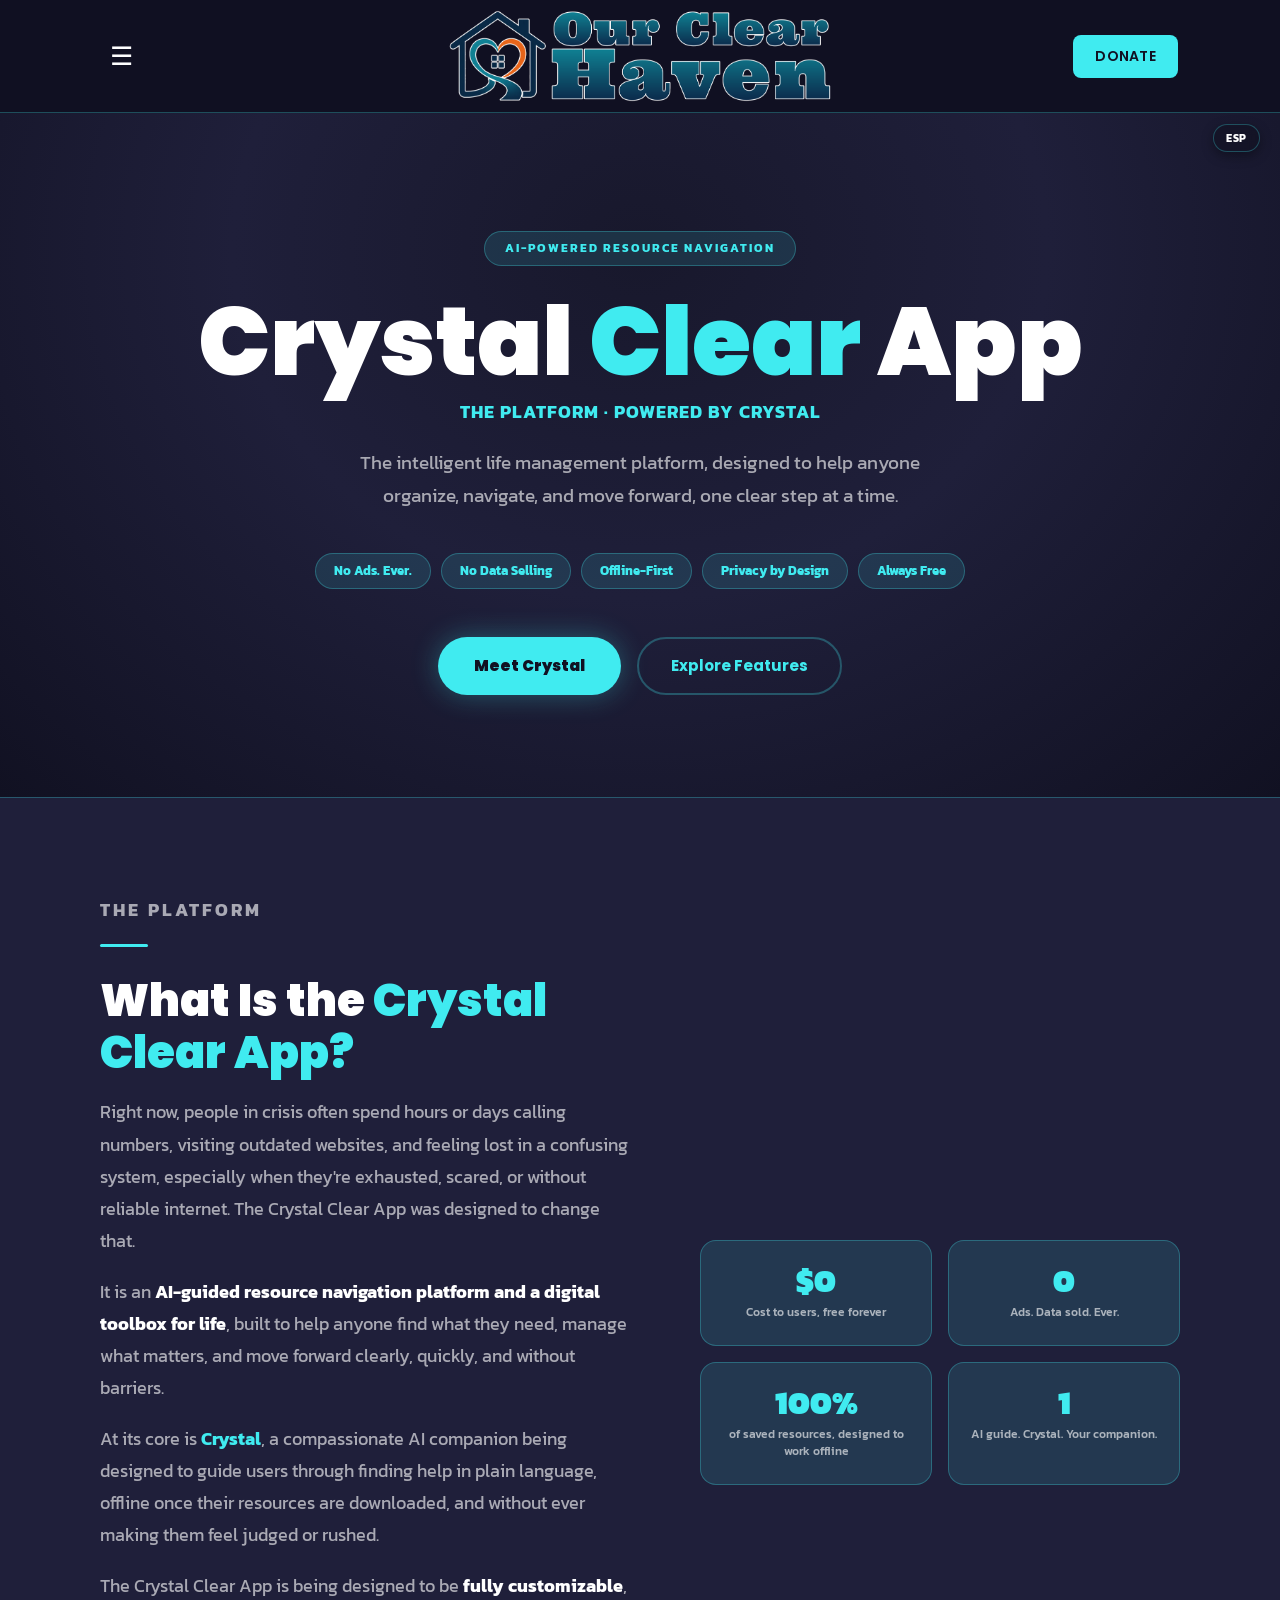
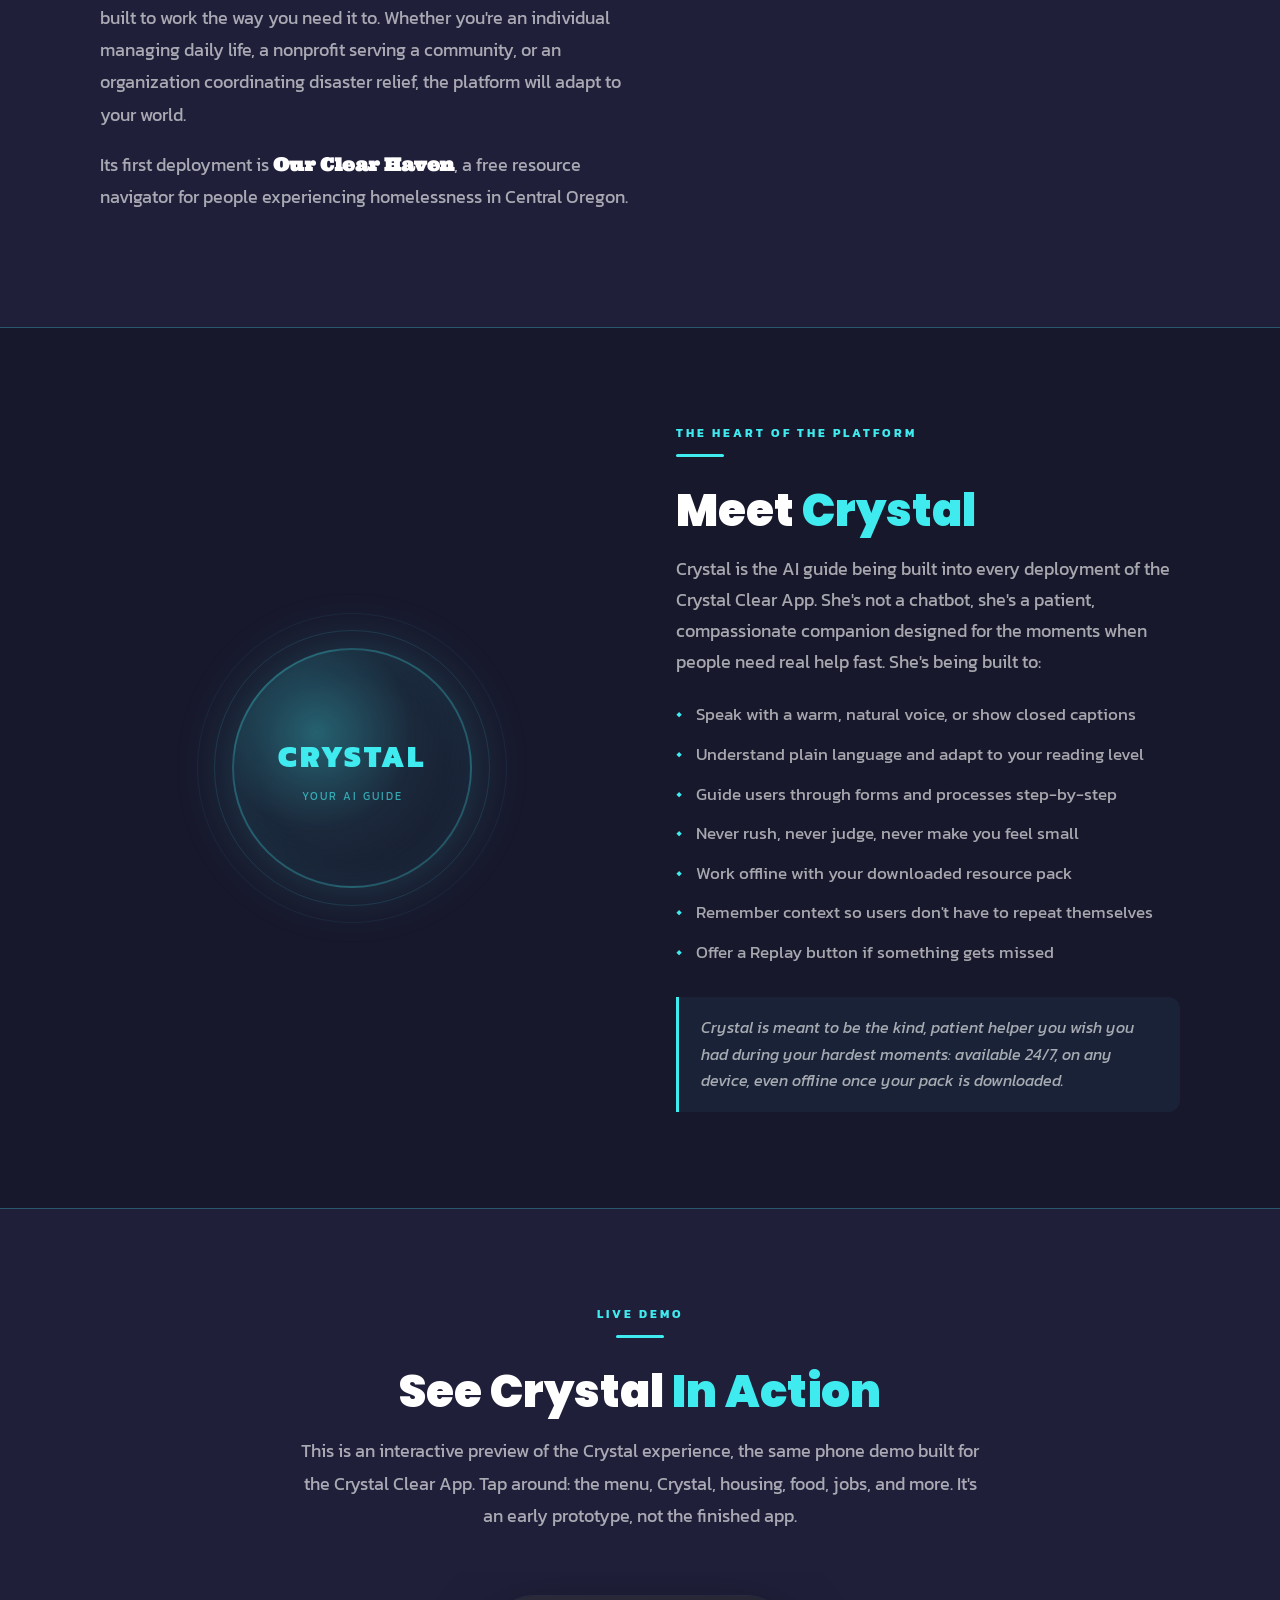
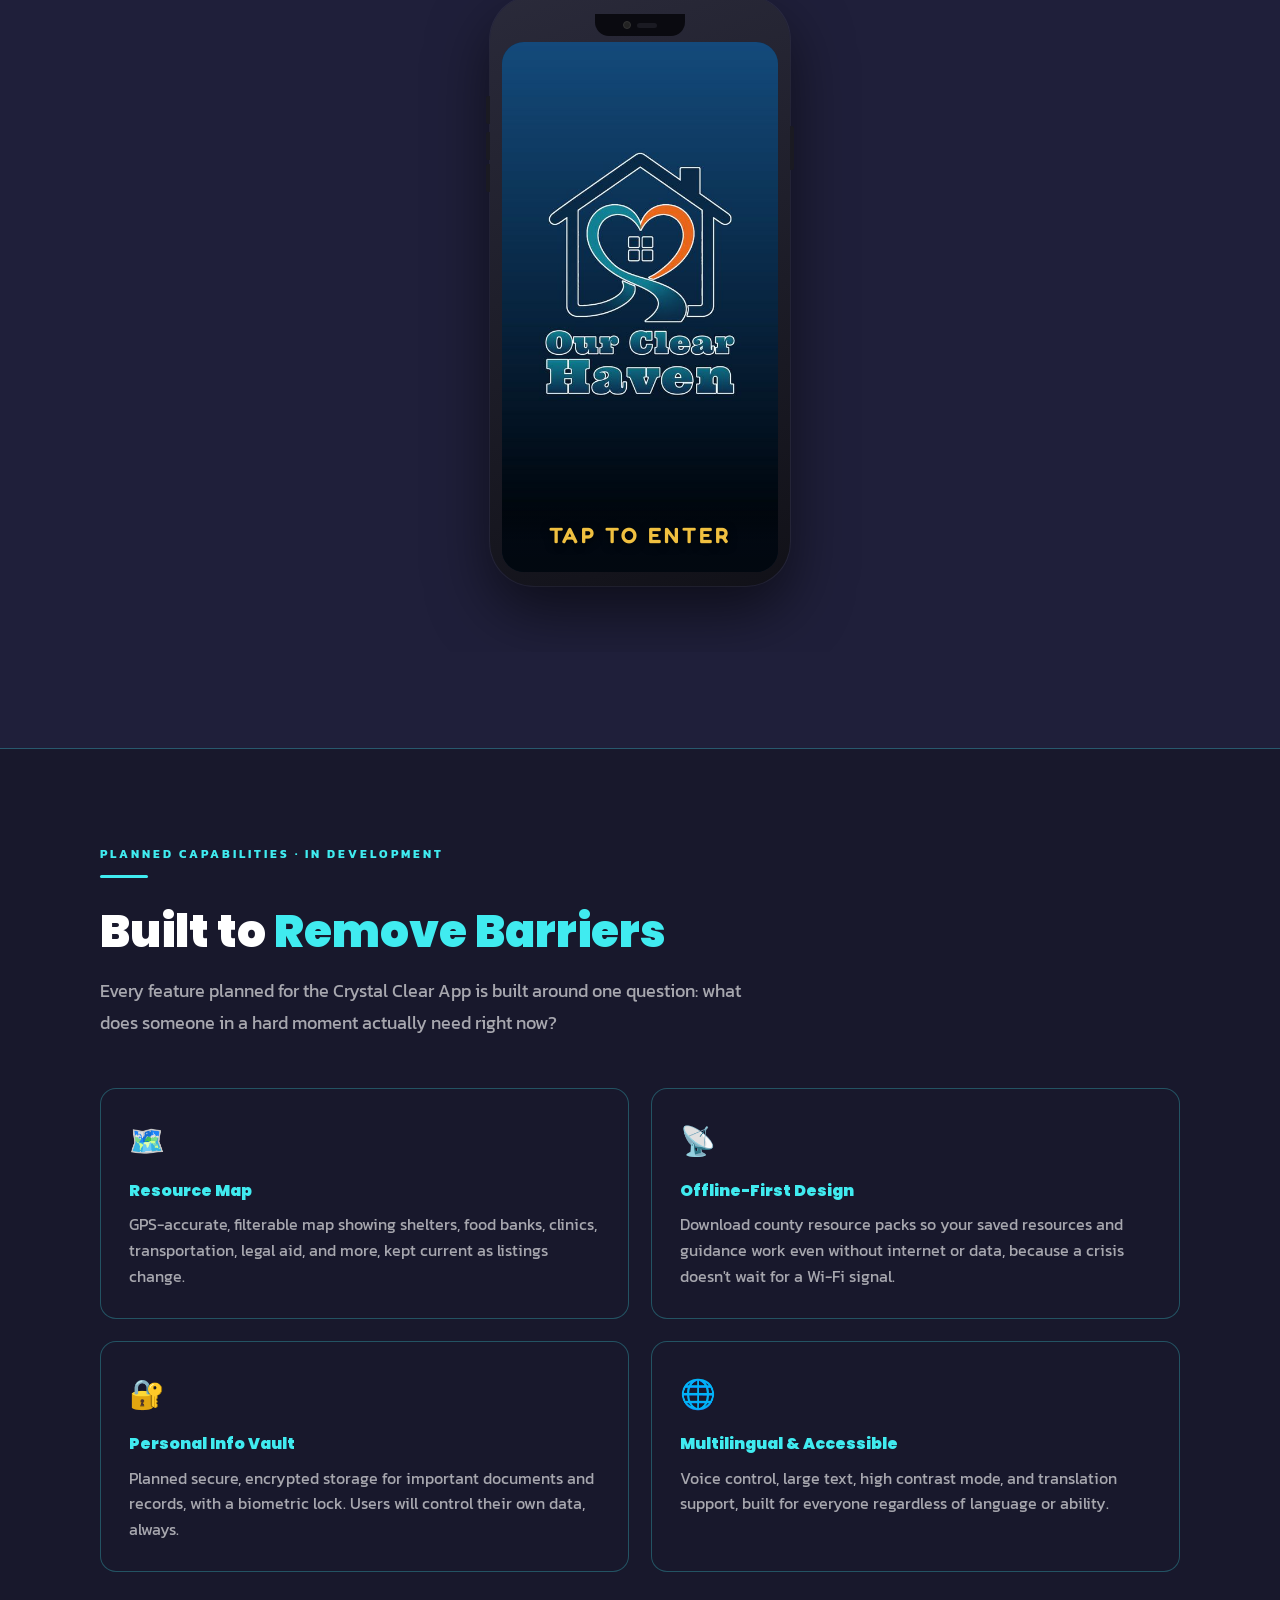
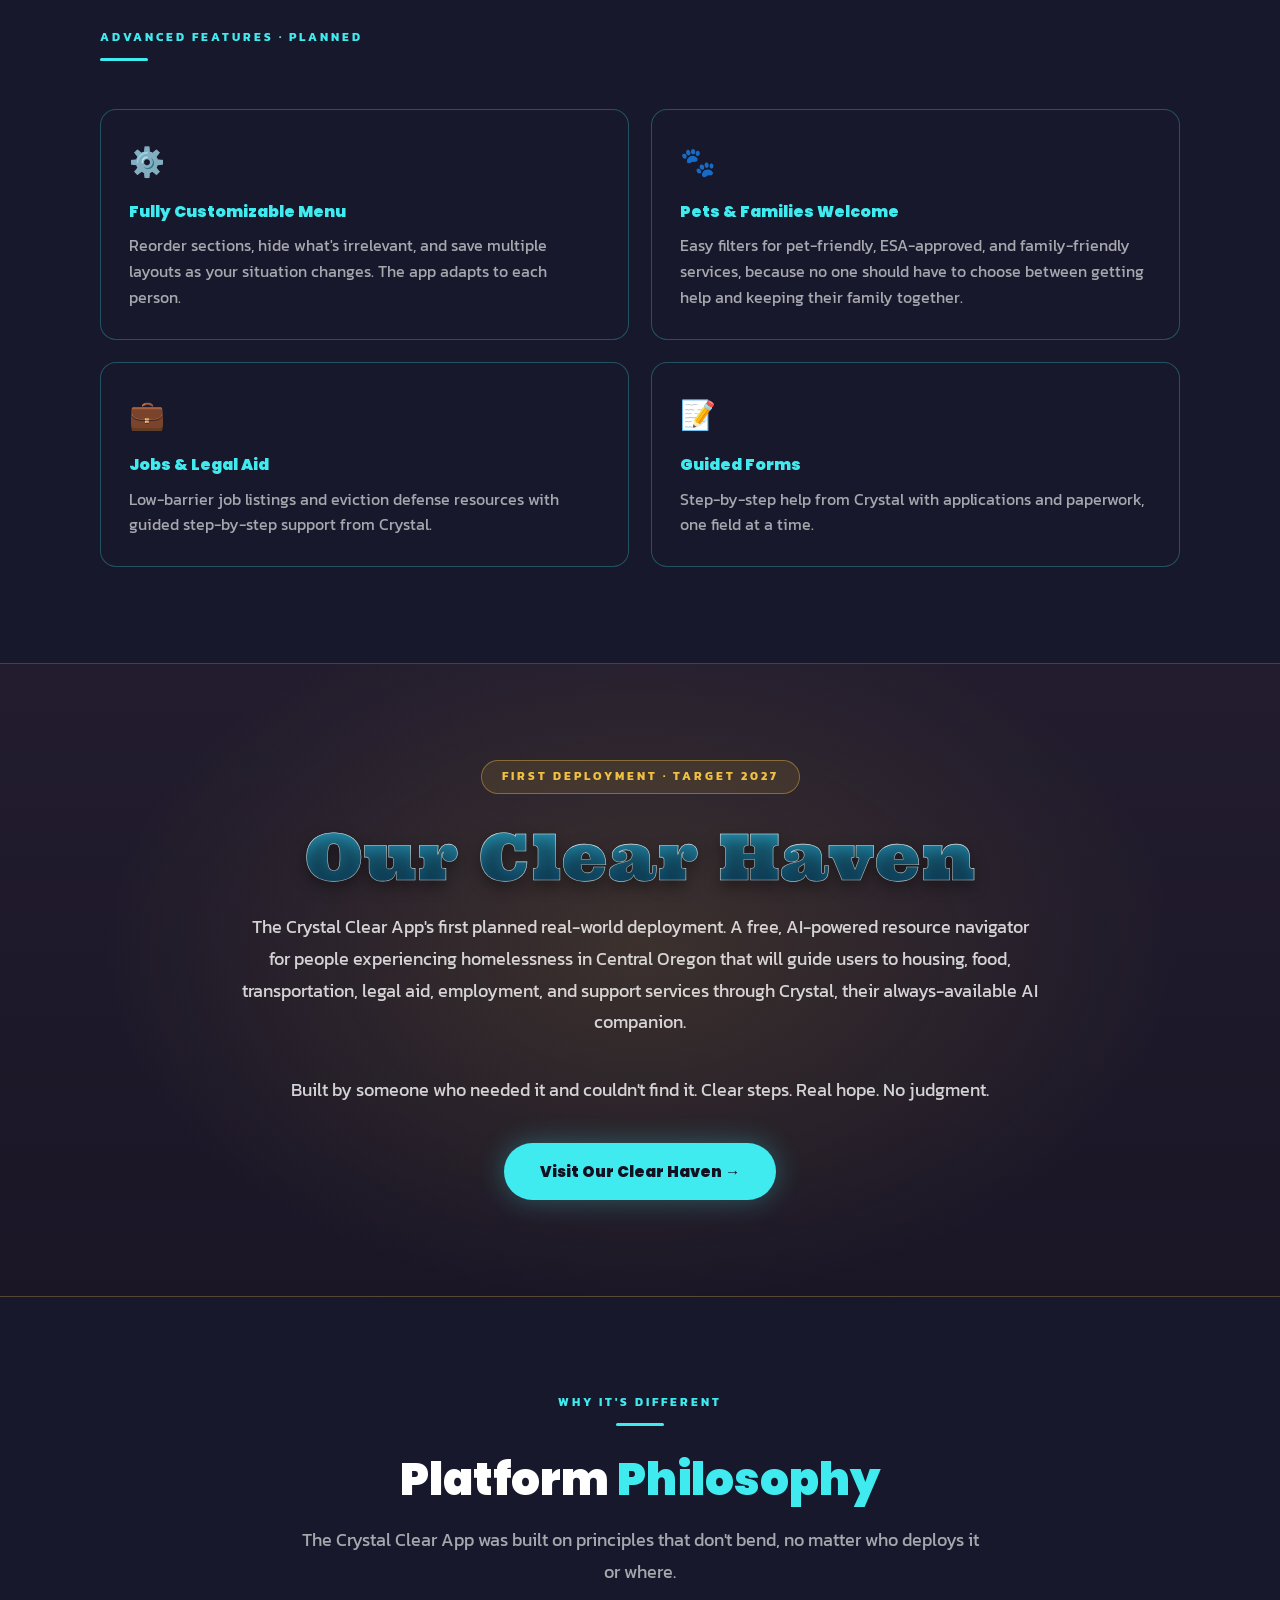
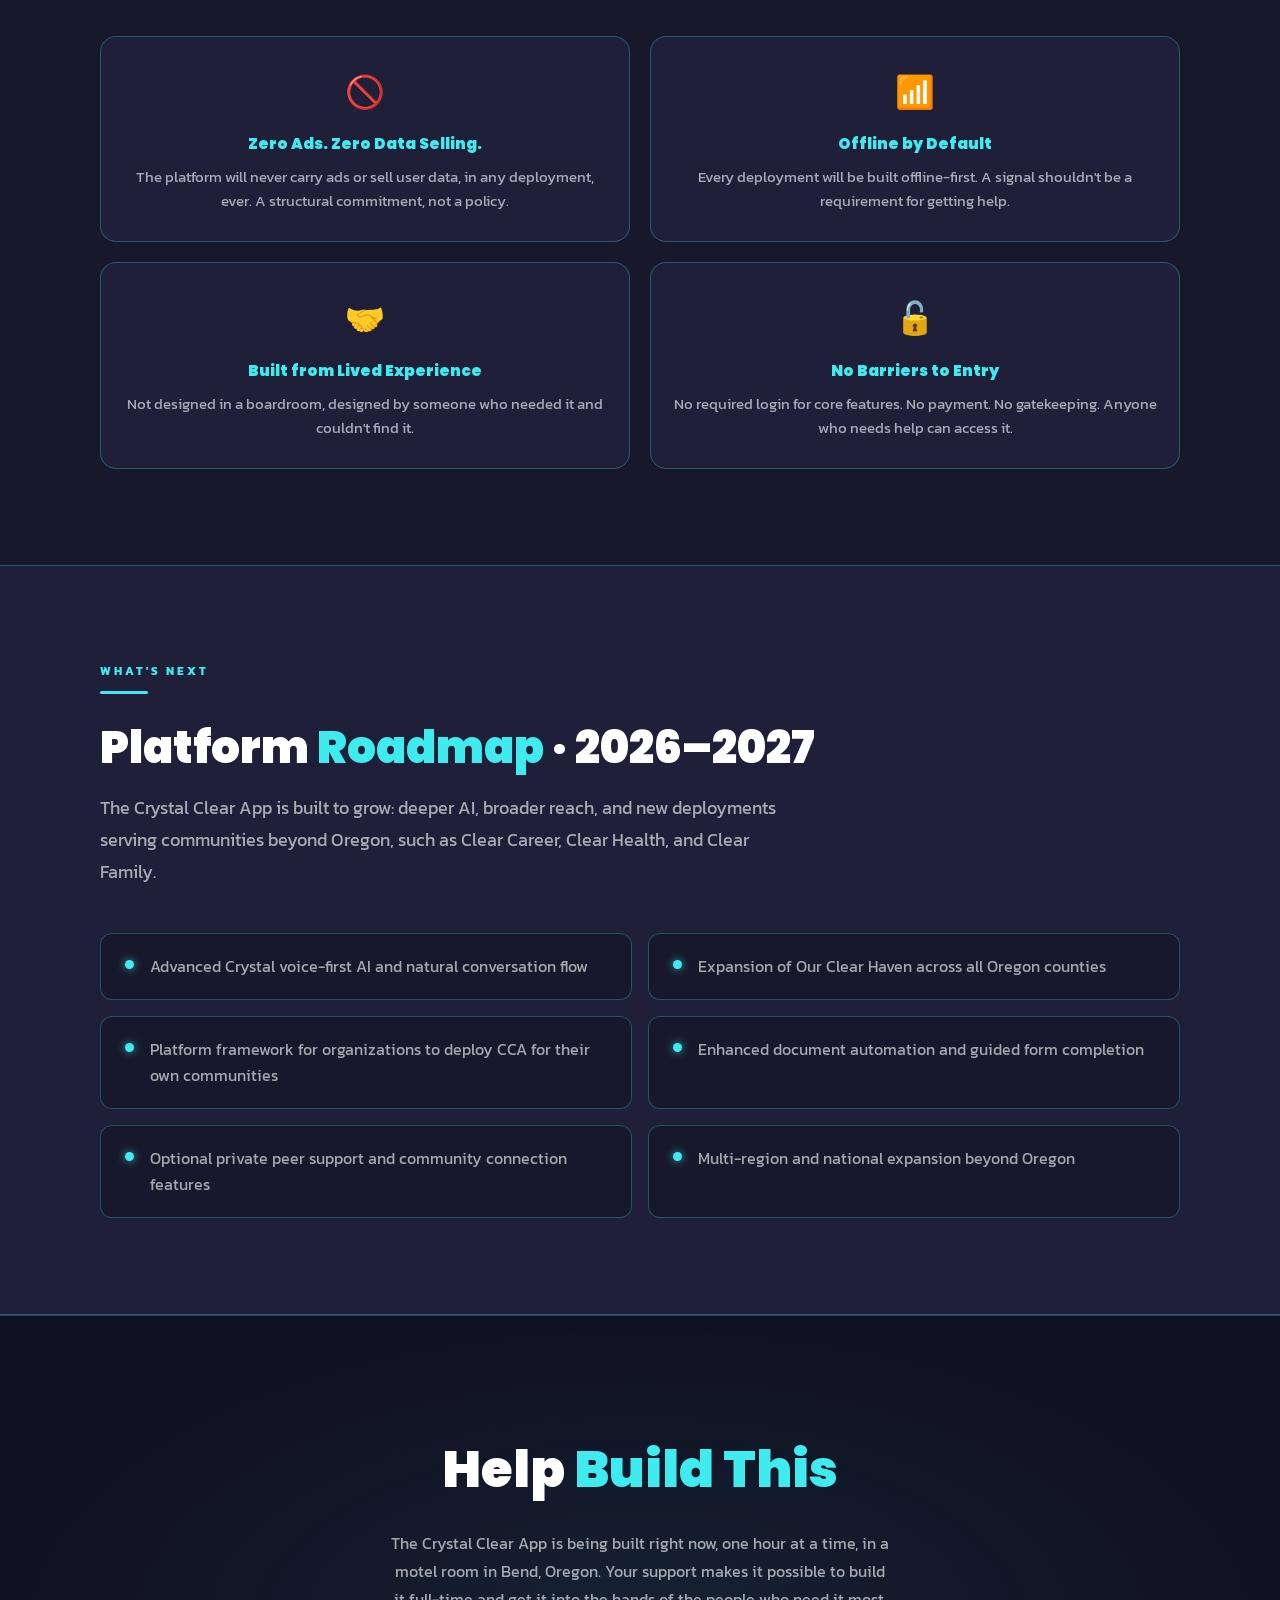
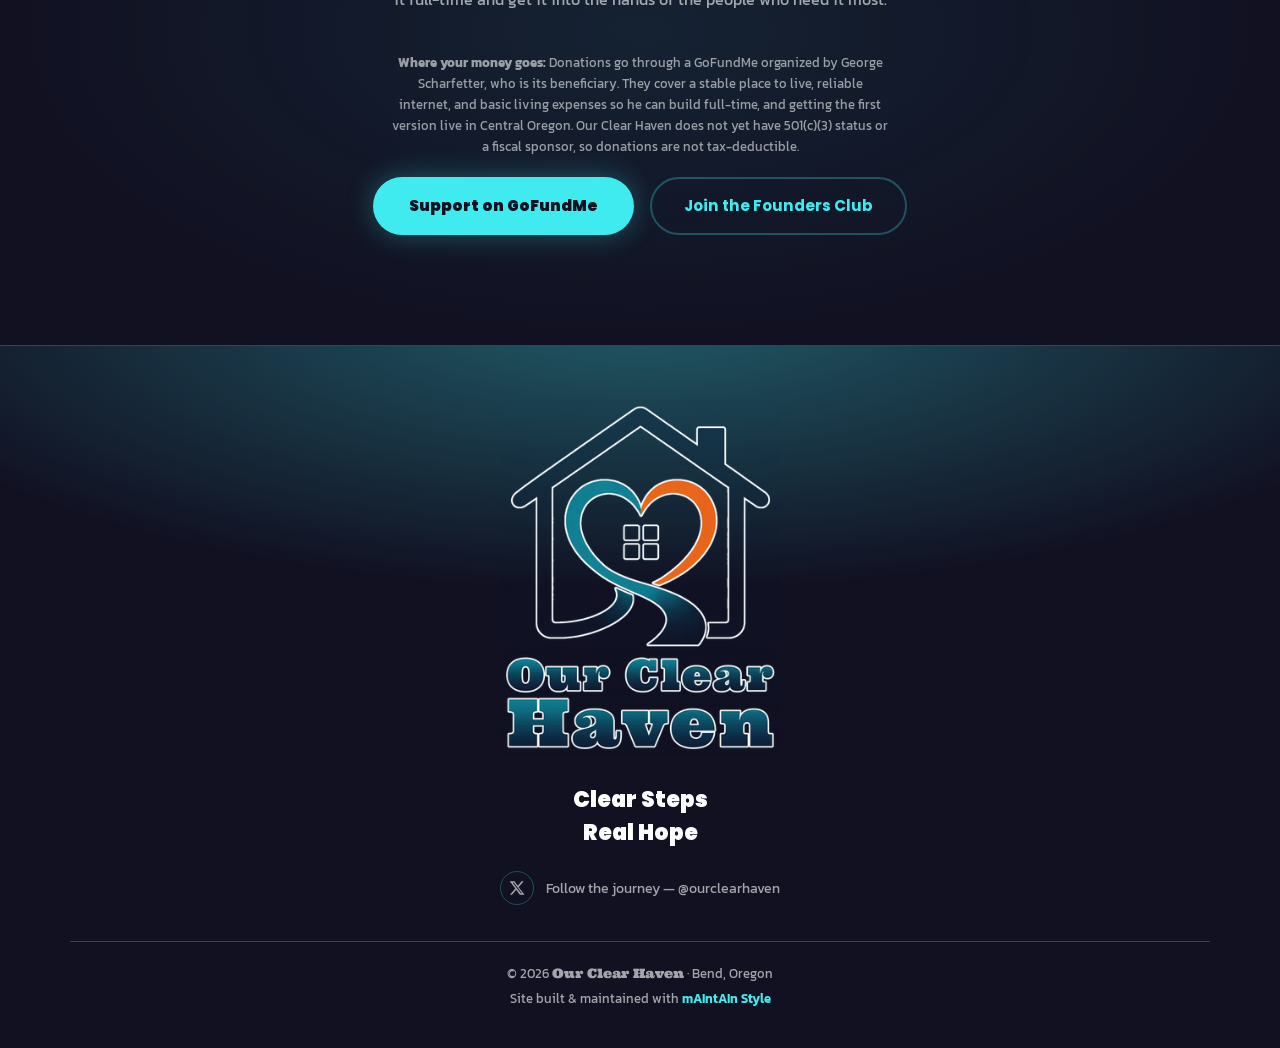
==== commit 7cd8aa5b: "Crystal Clear App: warmer plum/gold background for First Deployment section Co-Authored-By: Claude O" ====
--- a/crystal-clear-app.html
+++ b/crystal-clear-app.html
@@ -131,12 +131,12 @@
 .cca-road-item:hover{border-color:var(--teal)}
 .cca-dot{width:9px;height:9px;border-radius:50%;background:var(--teal);flex-shrink:0;margin-top:6px;box-shadow:0 0 8px rgba(64,235,240,0.7)}
 
-.cca-deploy{padding:96px 24px;background:linear-gradient(135deg,rgba(26,92,48,0.15) 0%,rgba(240,192,64,0.07) 100%),var(--bg);border-top:1px solid rgba(240,192,64,0.25);border-bottom:1px solid rgba(240,192,64,0.25)}
+.cca-deploy{padding:96px 24px;background:radial-gradient(ellipse 60% 80% at 50% 45%,rgba(240,192,64,.14) 0%,transparent 70%),linear-gradient(180deg,#221c2e 0%,#1a1626 100%);border-top:1px solid rgba(240,192,64,0.25);border-bottom:1px solid rgba(240,192,64,0.25)}
 .cca-deploy-inner{max-width:800px;margin:0 auto;text-align:center}
 .cca-deploy-badge{display:inline-block;background:rgba(240,192,64,0.1);border:1px solid rgba(240,192,64,0.4);color:#F0C040;font-size:0.72rem;font-weight:700;letter-spacing:3px;text-transform:uppercase;padding:6px 20px;border-radius:999px;margin-bottom:28px}
 .logo-text{font-family:'Ultra',Georgia,serif;font-weight:400;letter-spacing:-0.01em}
 .cca-deploy h2{font-family:'Ultra',Georgia,serif !important;font-weight:400 !important;font-size:clamp(2.4rem,5vw,4rem);letter-spacing:1px;margin-bottom:20px;line-height:1.1;background:linear-gradient(180deg,#2a9ab8 0%,#0f4a6e 100%);-webkit-background-clip:text;background-clip:text;-webkit-text-fill-color:transparent;color:#0f4a6e;-webkit-text-stroke:0.6px #f8f1e9;paint-order:stroke fill;text-shadow:0 6px 16px rgba(0,0,0,.4)}
-.cca-deploy p{font-size:1.1rem;color:var(--text-muted);line-height:1.8;margin-bottom:36px}
+.cca-deploy p{font-size:1.1rem;color:rgba(255,255,255,.8);line-height:1.8;margin-bottom:36px}
 
 .cca-cta{background:radial-gradient(ellipse 70% 70% at 50% 50%,rgba(64,235,240,0.08) 0%,transparent 70%),var(--bg-dark);border-top:1px solid var(--teal-border);text-align:center;padding:110px 24px}
 .cca-cta h2{font-size:clamp(2rem,5vw,3.2rem);font-weight:900;margin-bottom:16px;color:#ffffff !important}
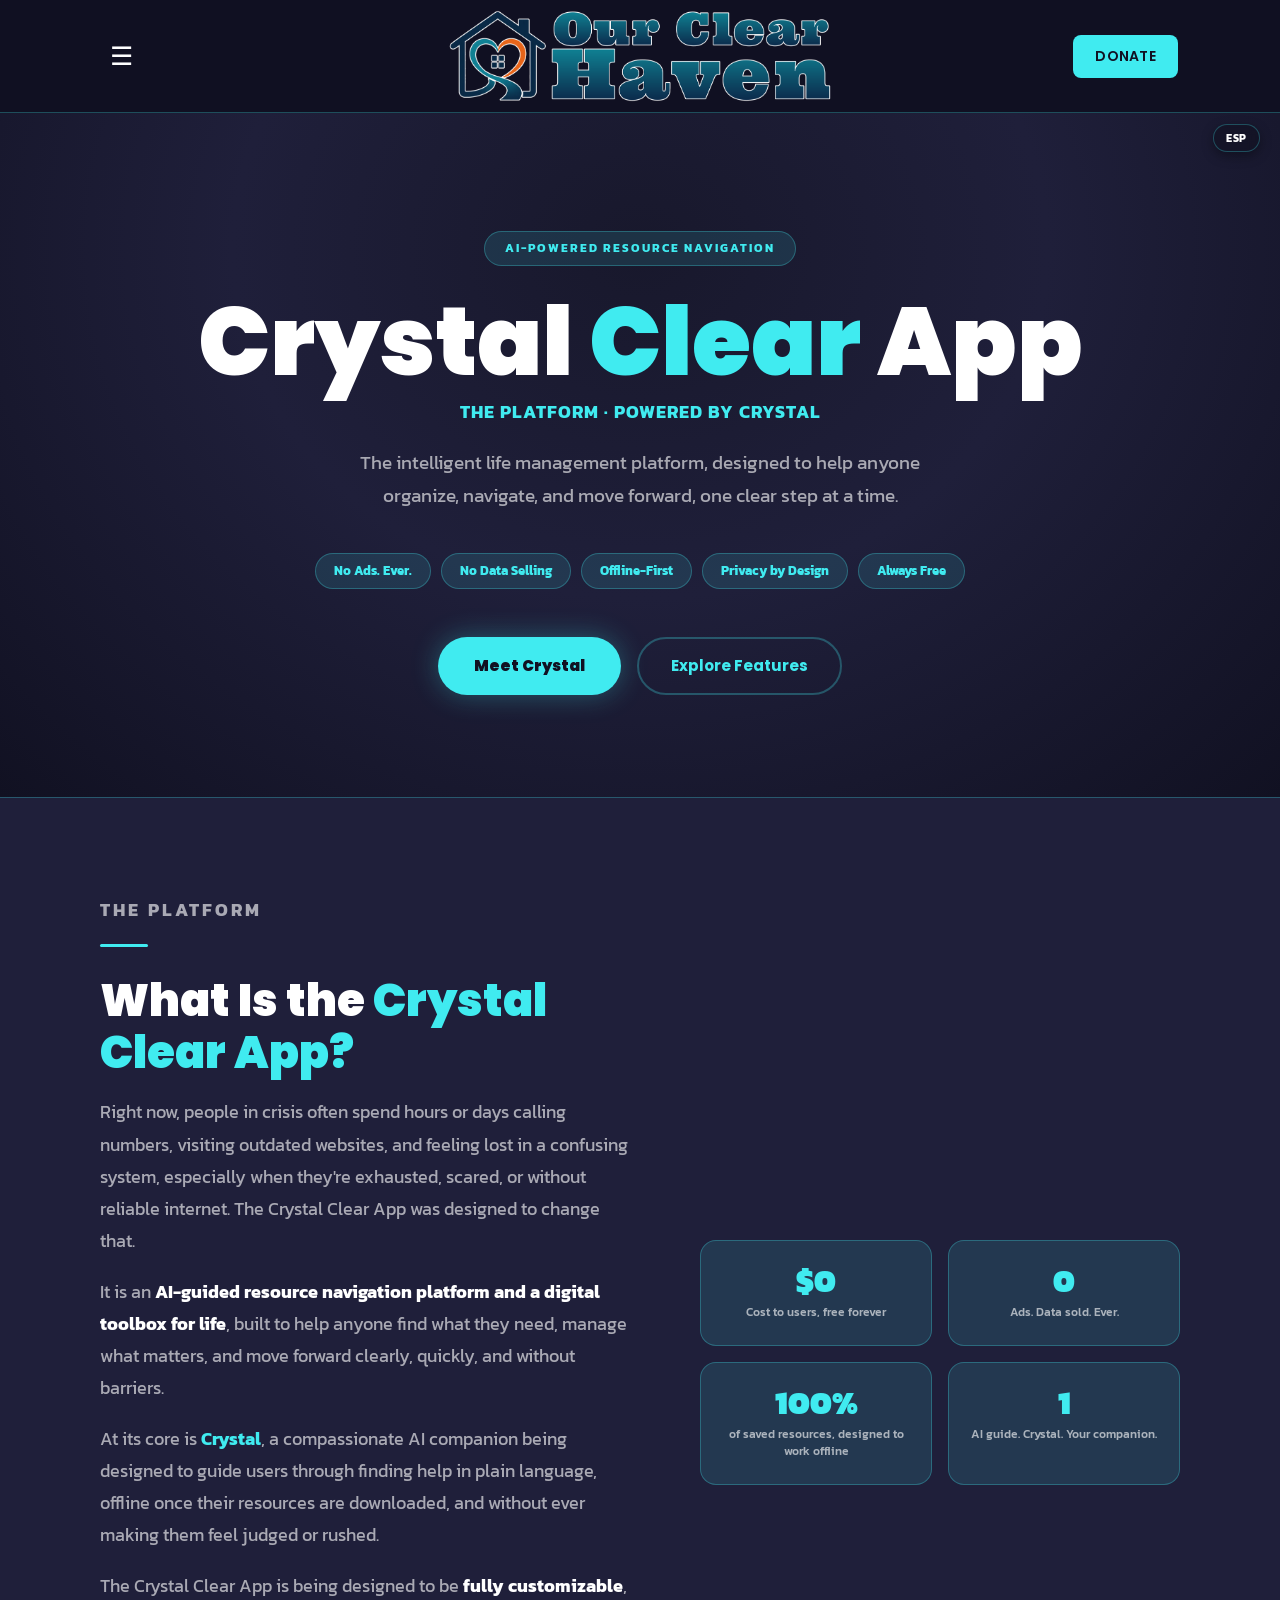
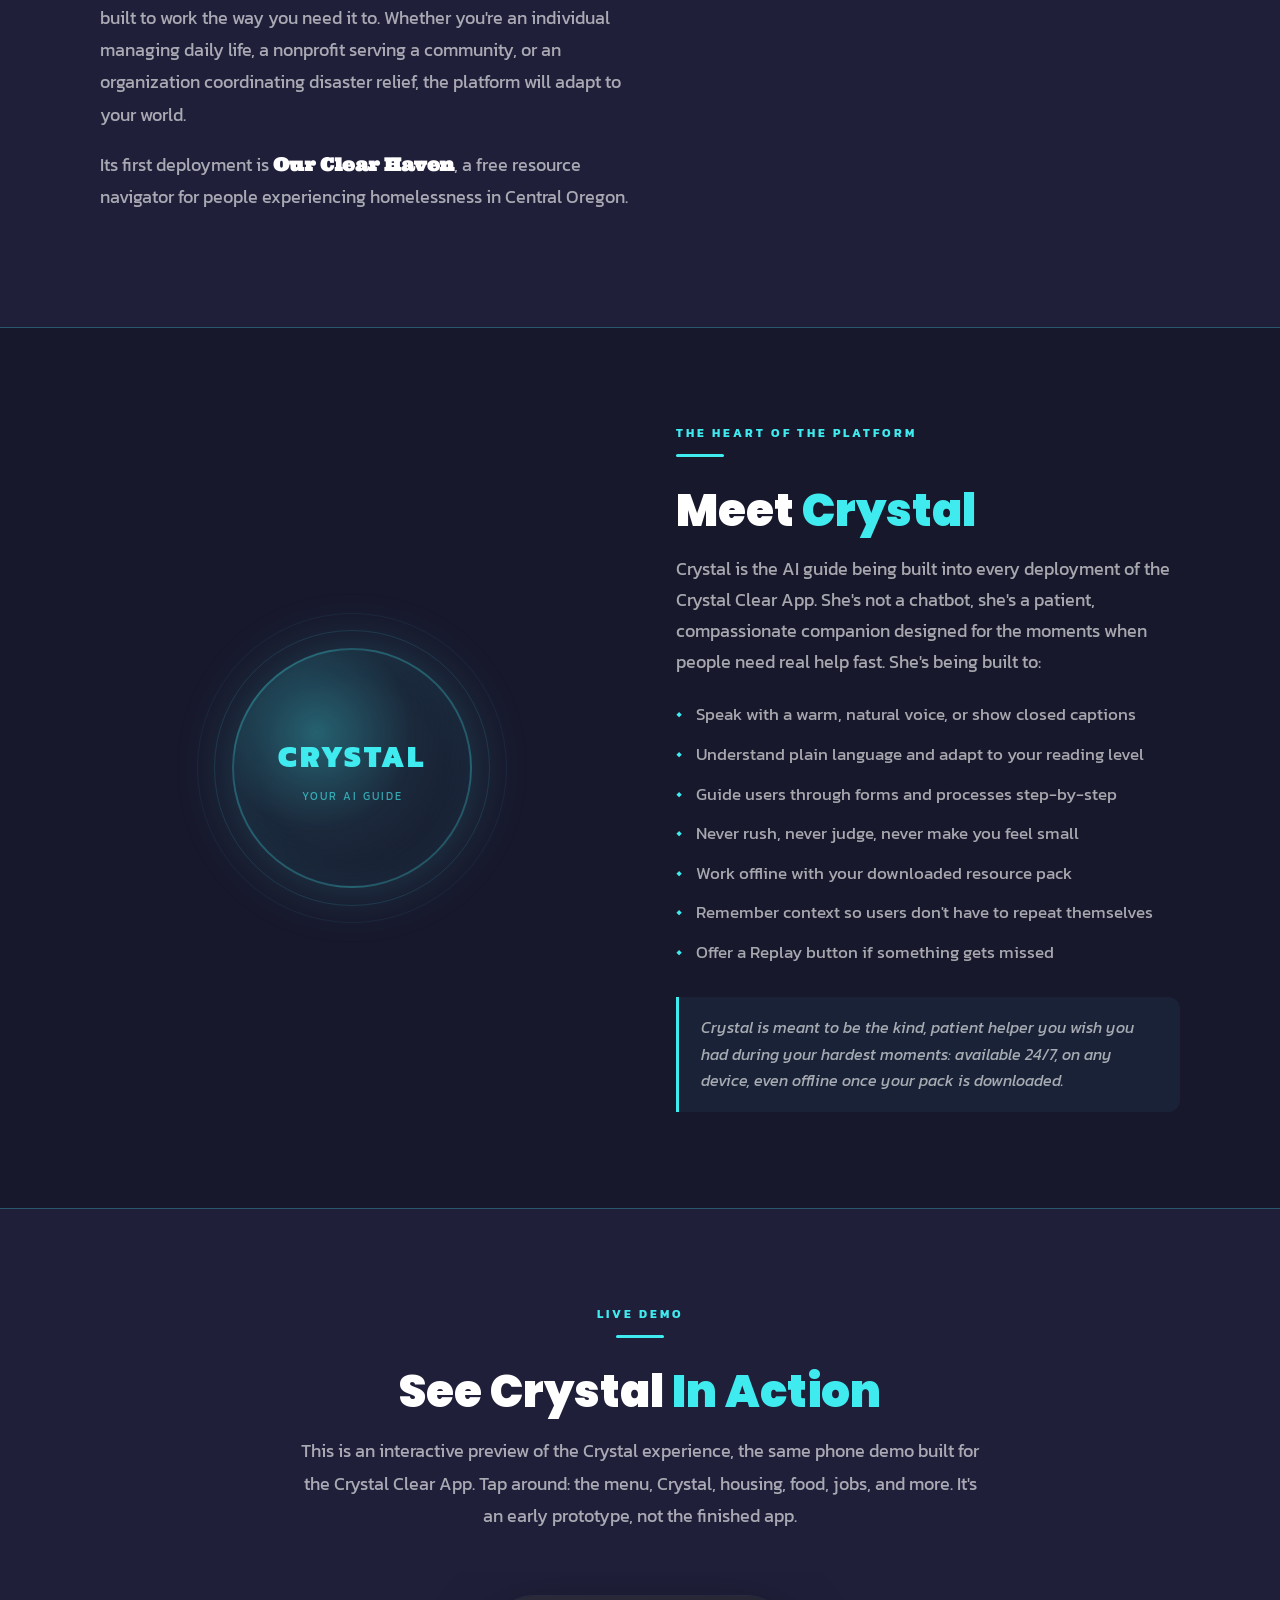
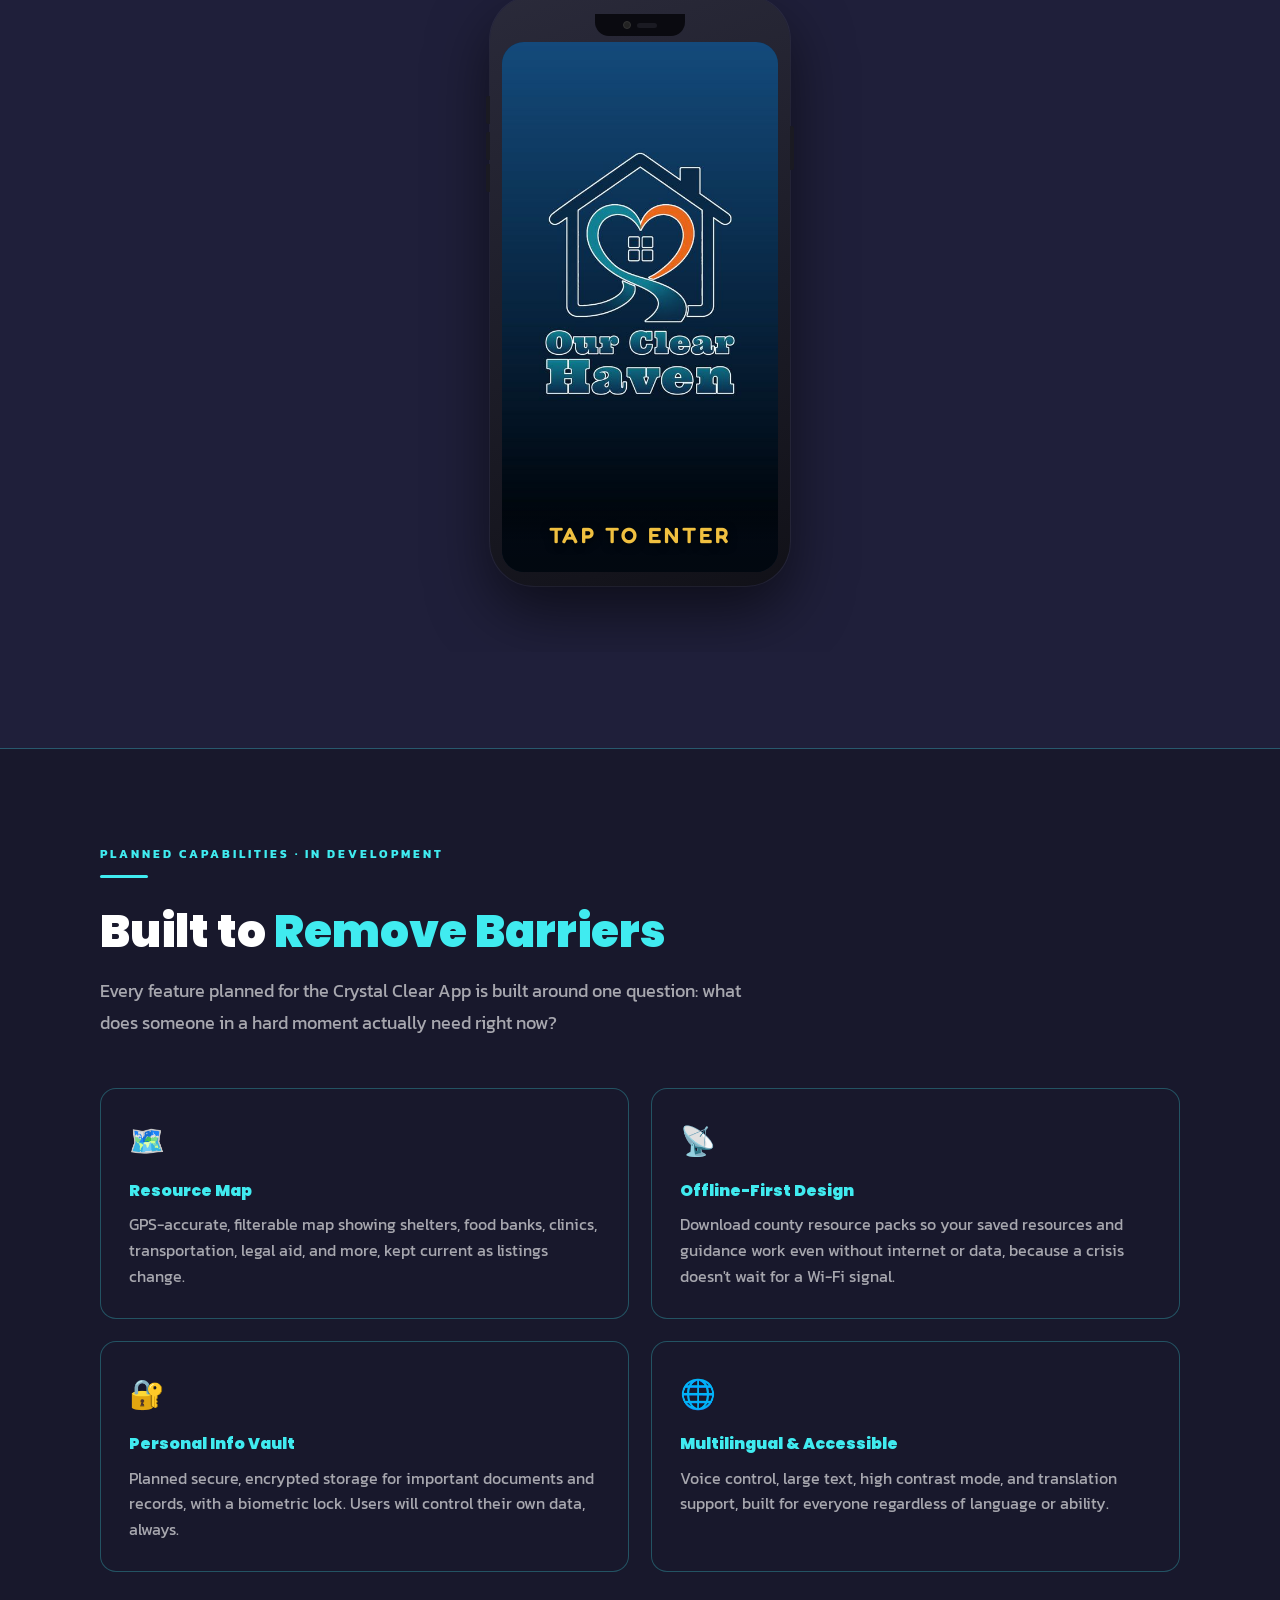
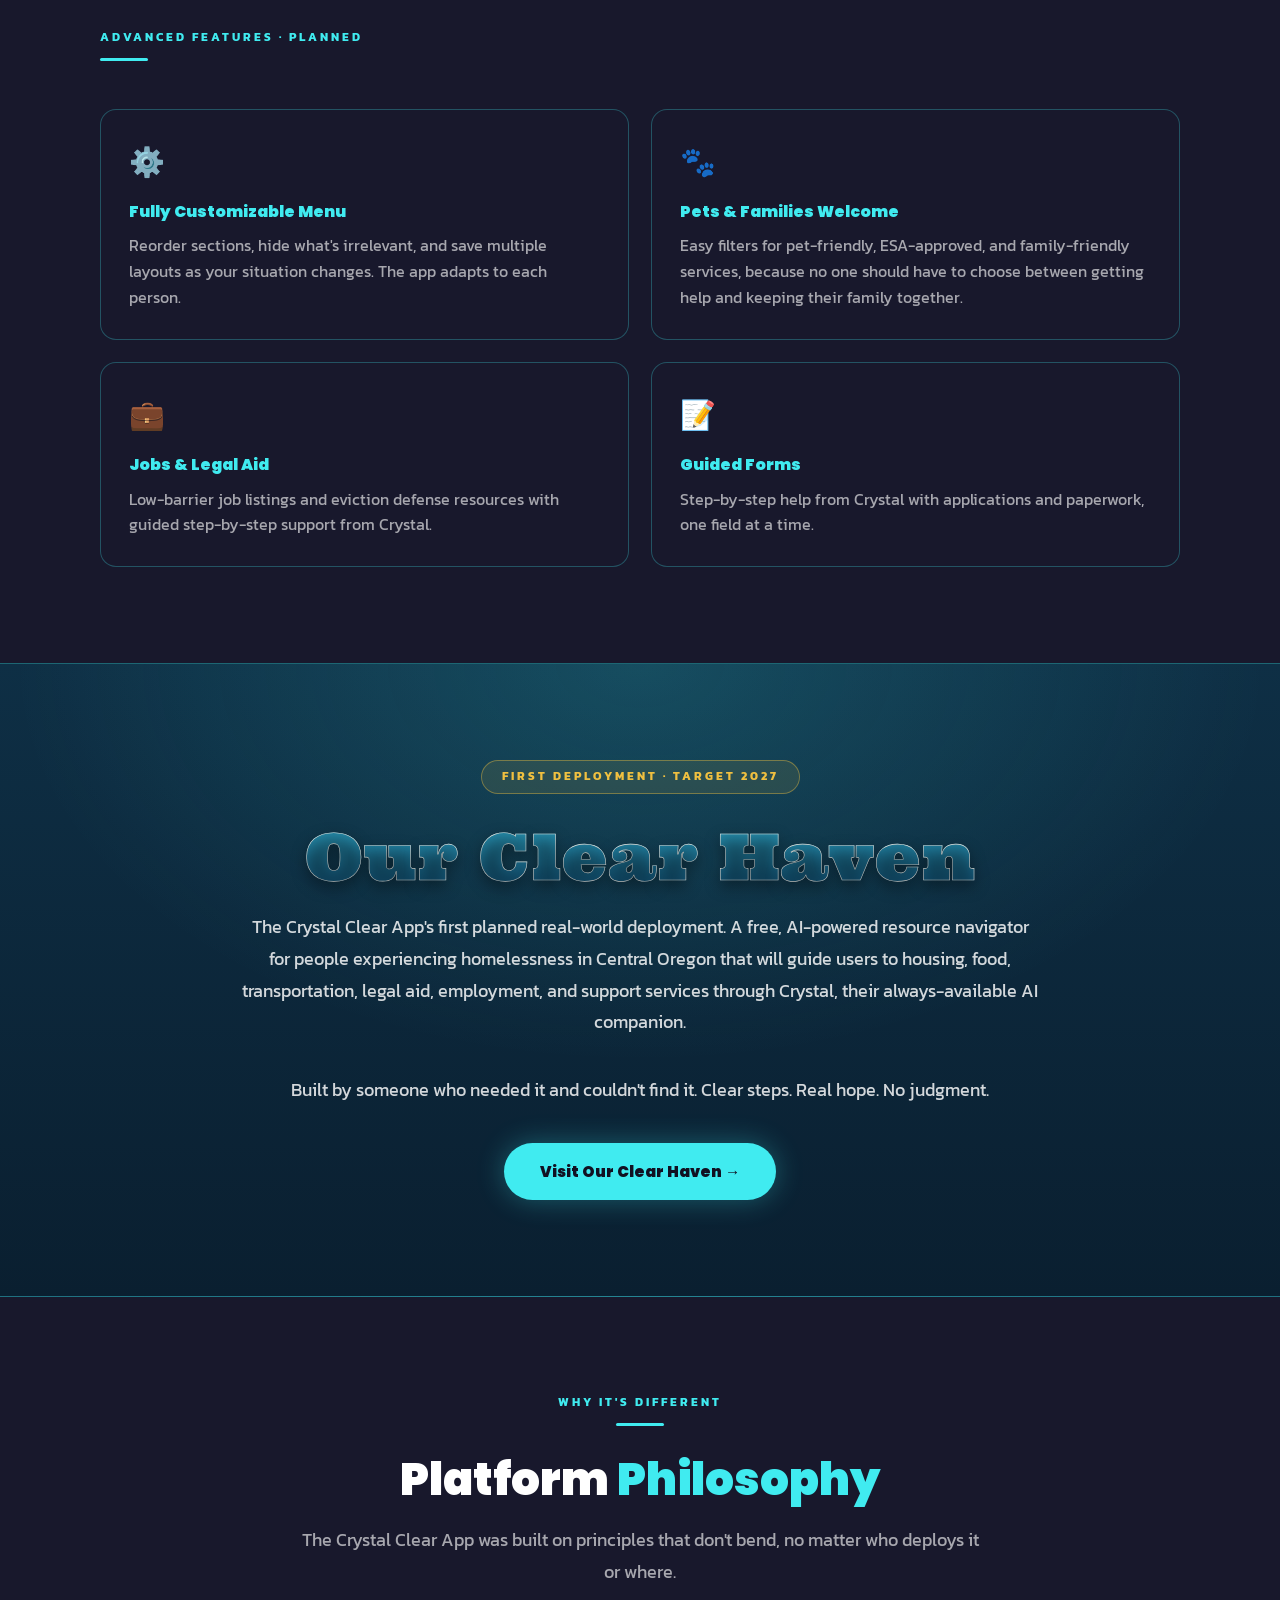
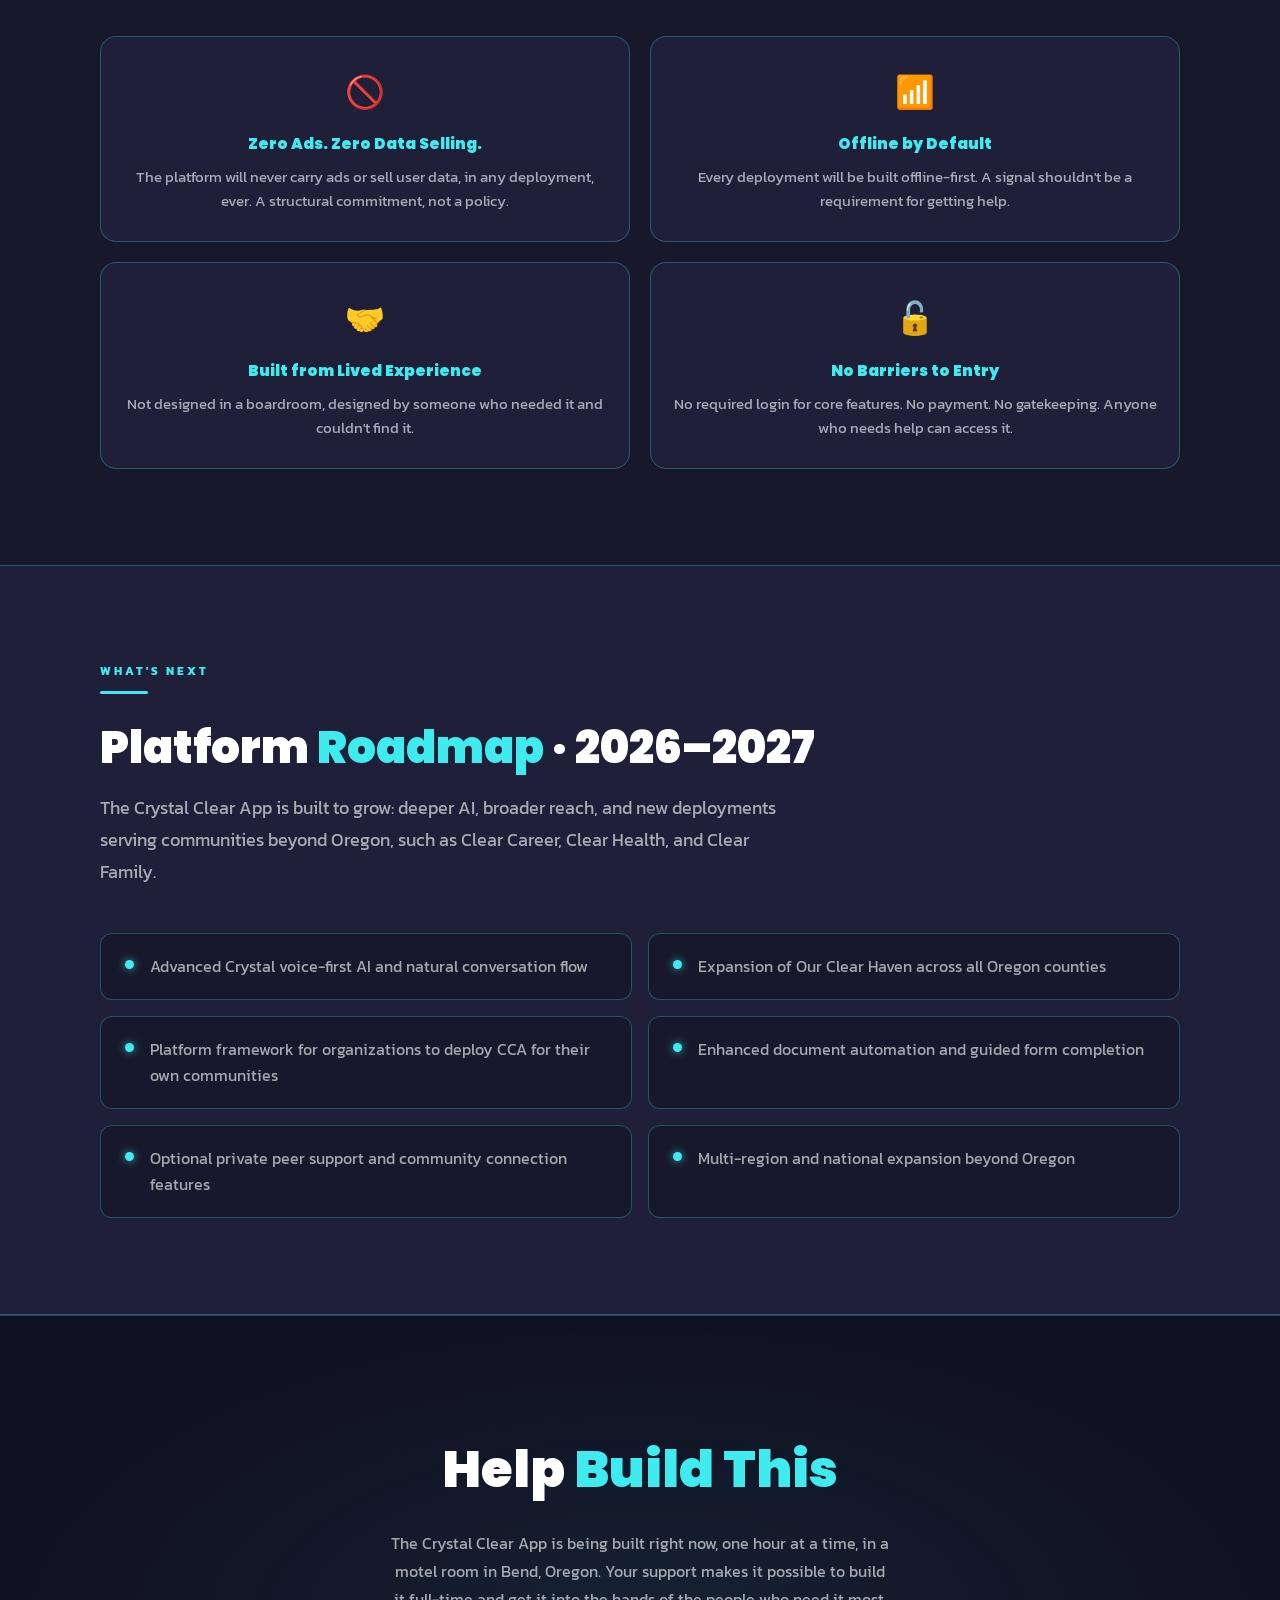
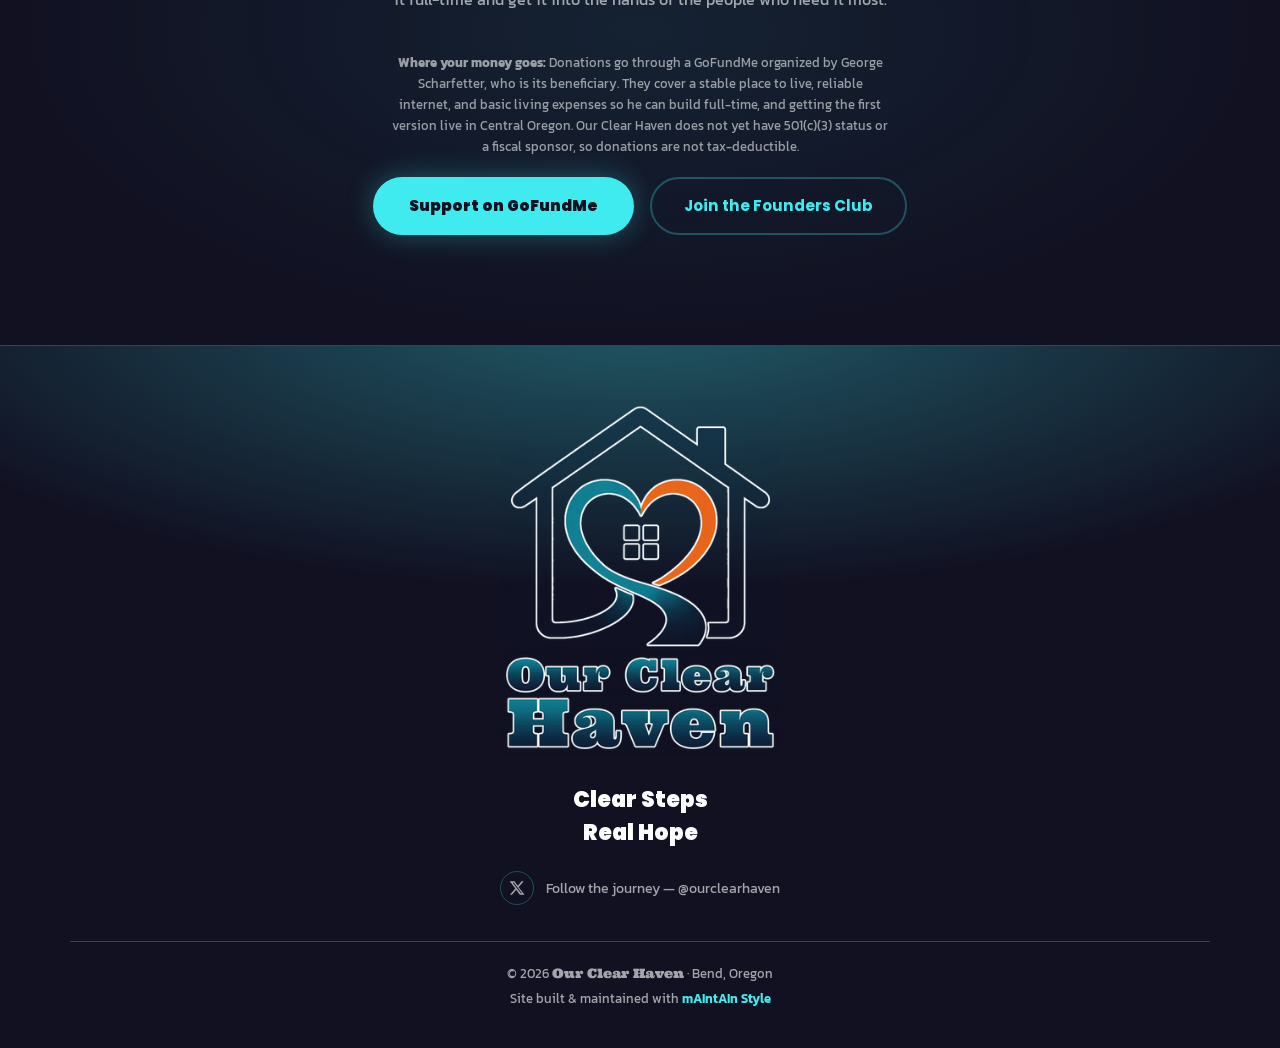
==== commit df2a5f80: "Crystal Clear App: deep teal background for First Deployment section (George's pick) Co-Authored-By:" ====
--- a/crystal-clear-app.html
+++ b/crystal-clear-app.html
@@ -131,12 +131,12 @@
 .cca-road-item:hover{border-color:var(--teal)}
 .cca-dot{width:9px;height:9px;border-radius:50%;background:var(--teal);flex-shrink:0;margin-top:6px;box-shadow:0 0 8px rgba(64,235,240,0.7)}
 
-.cca-deploy{padding:96px 24px;background:radial-gradient(ellipse 60% 80% at 50% 45%,rgba(240,192,64,.14) 0%,transparent 70%),linear-gradient(180deg,#221c2e 0%,#1a1626 100%);border-top:1px solid rgba(240,192,64,0.25);border-bottom:1px solid rgba(240,192,64,0.25)}
+.cca-deploy{padding:96px 24px;background:radial-gradient(ellipse 70% 90% at 50% 0%,rgba(64,235,240,.16) 0%,transparent 70%),linear-gradient(180deg,#0e2f45 0%,#0a1f30 100%);border-top:1px solid rgba(64,235,240,.35);border-bottom:1px solid rgba(64,235,240,.35)}
 .cca-deploy-inner{max-width:800px;margin:0 auto;text-align:center}
 .cca-deploy-badge{display:inline-block;background:rgba(240,192,64,0.1);border:1px solid rgba(240,192,64,0.4);color:#F0C040;font-size:0.72rem;font-weight:700;letter-spacing:3px;text-transform:uppercase;padding:6px 20px;border-radius:999px;margin-bottom:28px}
 .logo-text{font-family:'Ultra',Georgia,serif;font-weight:400;letter-spacing:-0.01em}
 .cca-deploy h2{font-family:'Ultra',Georgia,serif !important;font-weight:400 !important;font-size:clamp(2.4rem,5vw,4rem);letter-spacing:1px;margin-bottom:20px;line-height:1.1;background:linear-gradient(180deg,#2a9ab8 0%,#0f4a6e 100%);-webkit-background-clip:text;background-clip:text;-webkit-text-fill-color:transparent;color:#0f4a6e;-webkit-text-stroke:0.6px #f8f1e9;paint-order:stroke fill;text-shadow:0 6px 16px rgba(0,0,0,.4)}
-.cca-deploy p{font-size:1.1rem;color:rgba(255,255,255,.8);line-height:1.8;margin-bottom:36px}
+.cca-deploy p{font-size:1.1rem;color:rgba(255,255,255,.82);line-height:1.8;margin-bottom:36px}
 
 .cca-cta{background:radial-gradient(ellipse 70% 70% at 50% 50%,rgba(64,235,240,0.08) 0%,transparent 70%),var(--bg-dark);border-top:1px solid var(--teal-border);text-align:center;padding:110px 24px}
 .cca-cta h2{font-size:clamp(2rem,5vw,3.2rem);font-weight:900;margin-bottom:16px;color:#ffffff !important}
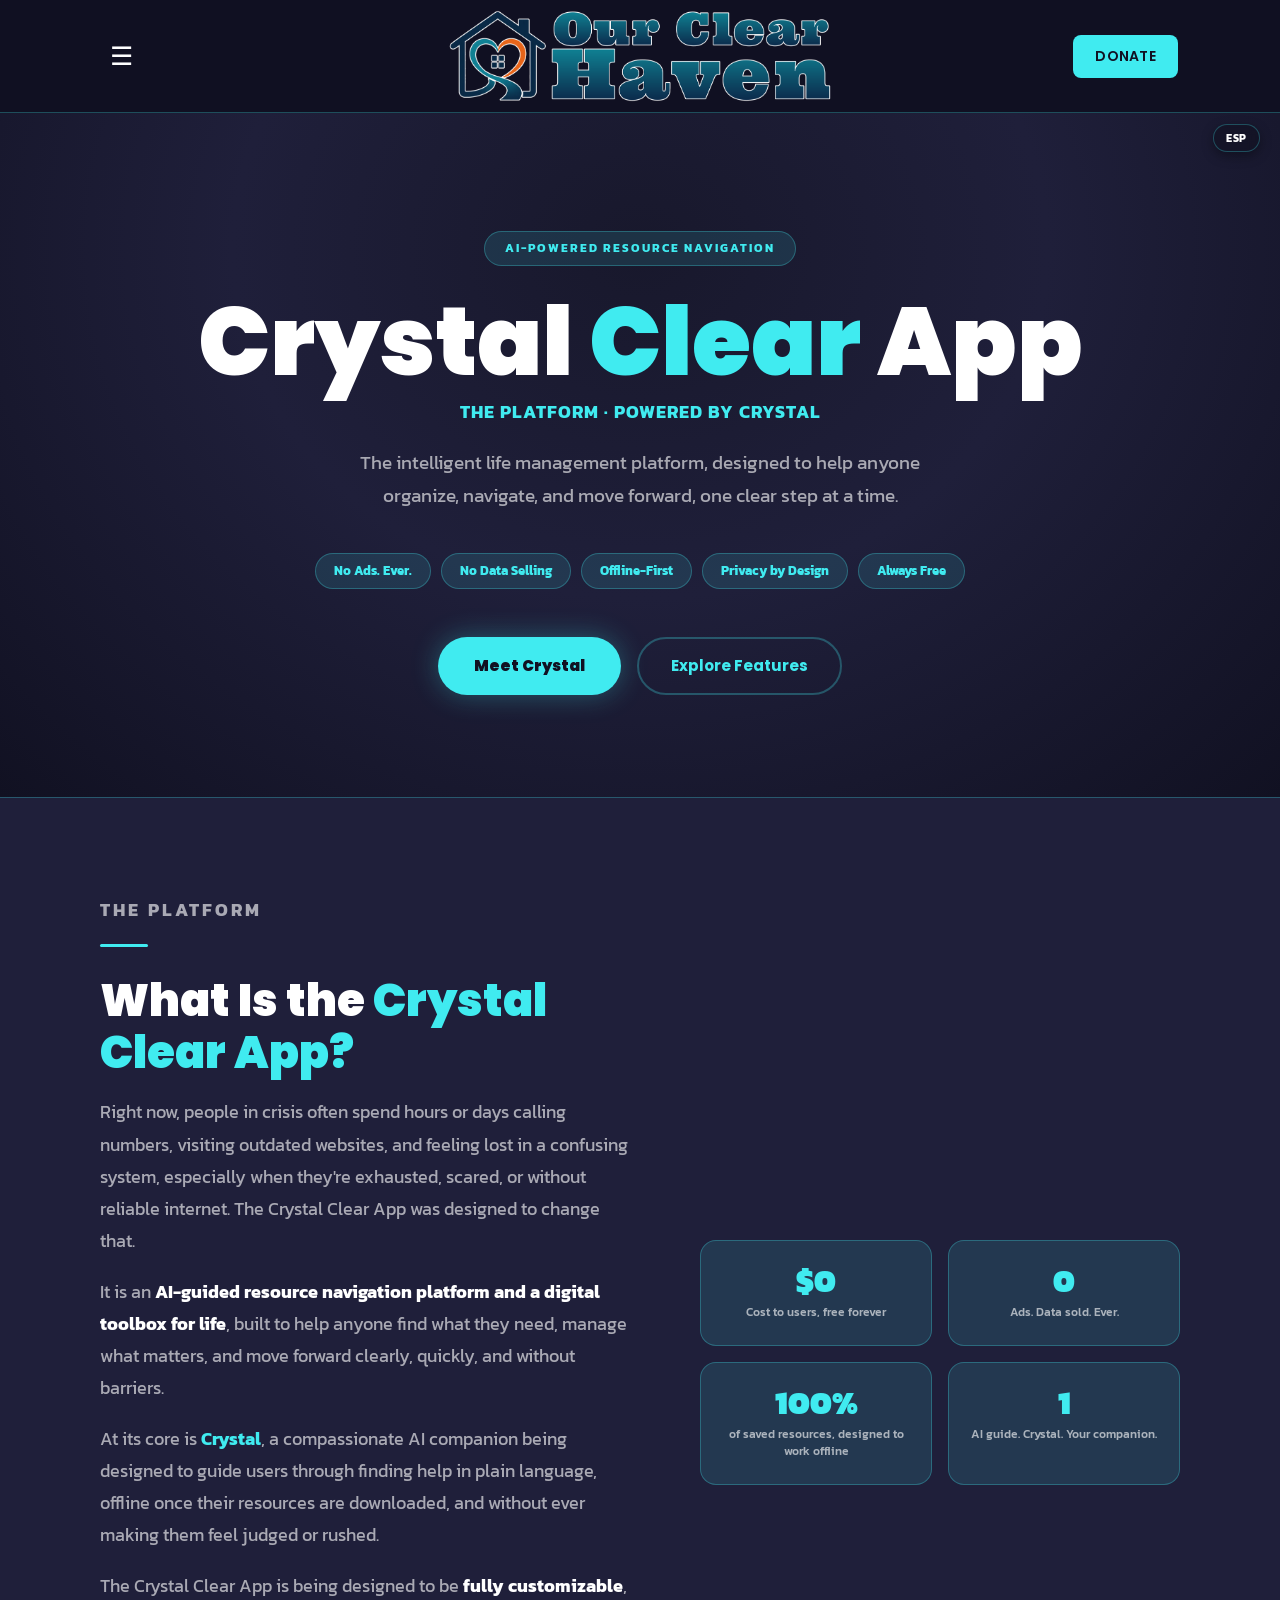
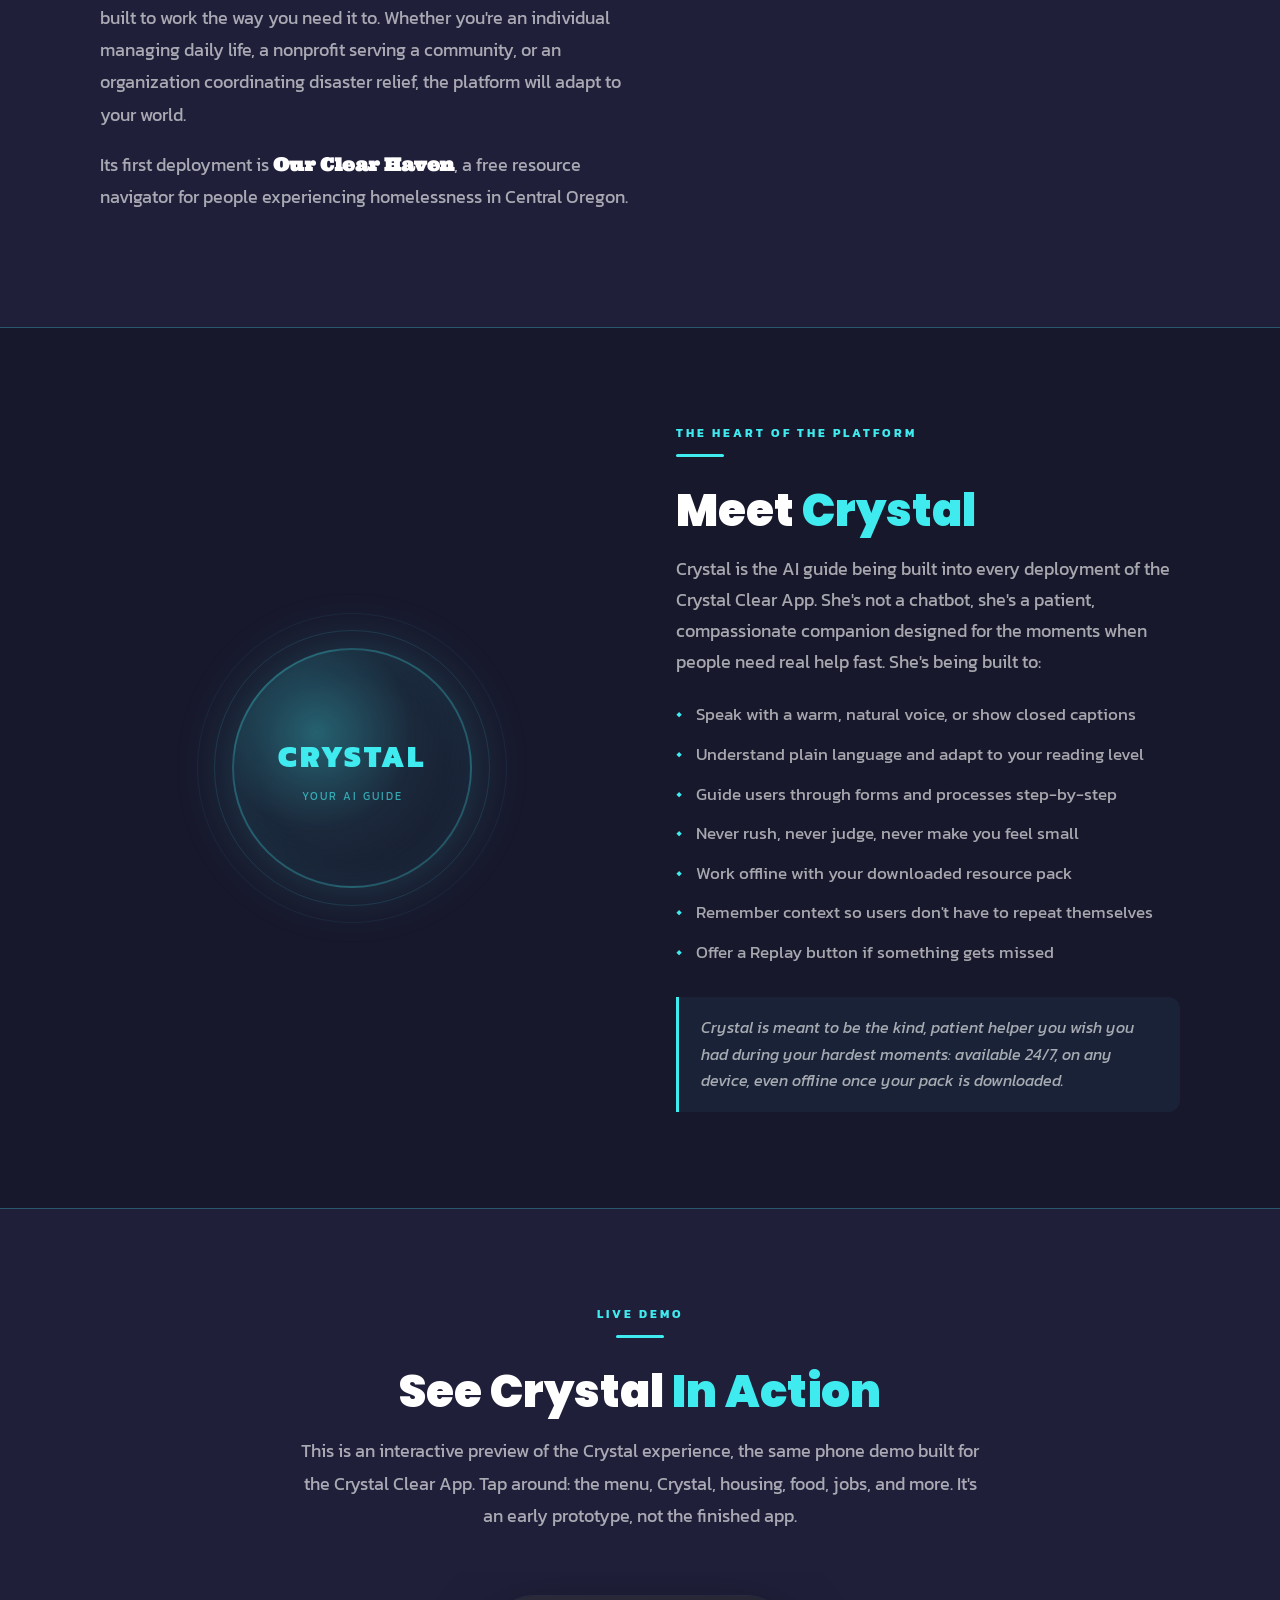
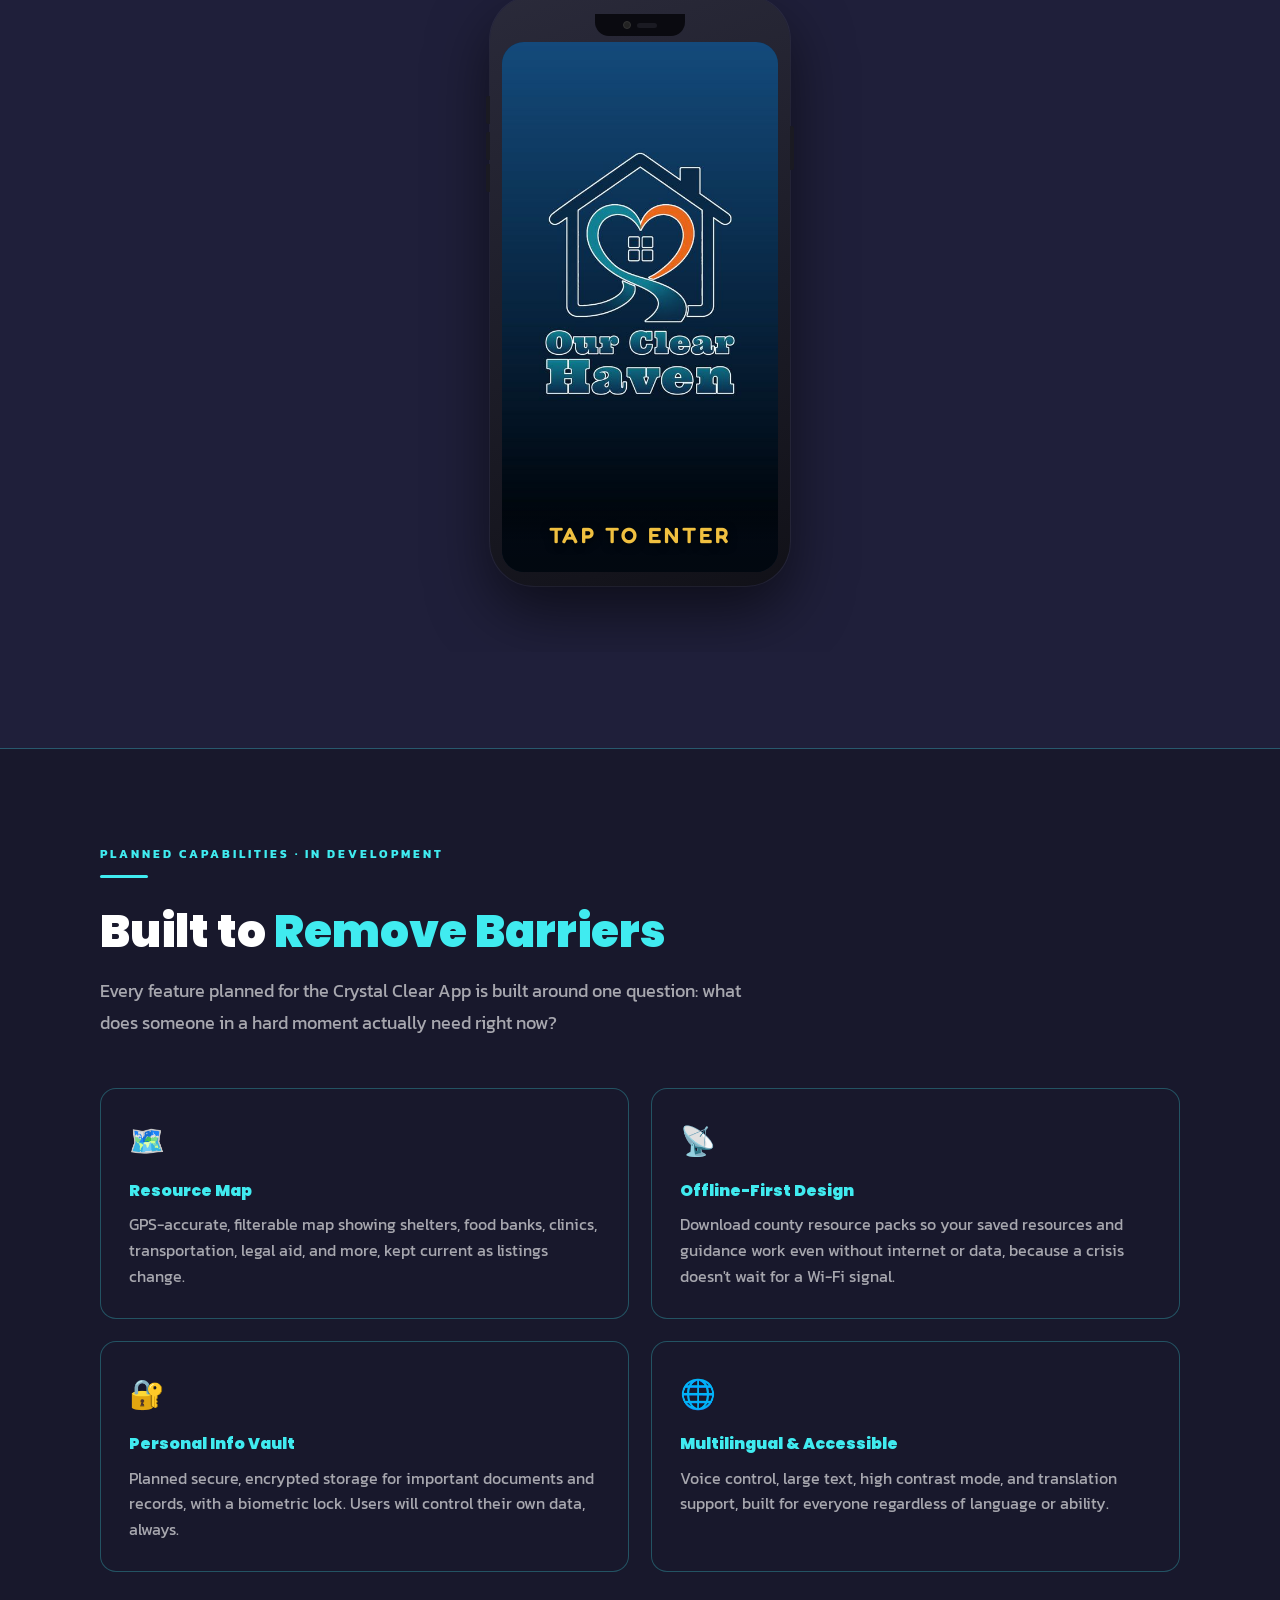
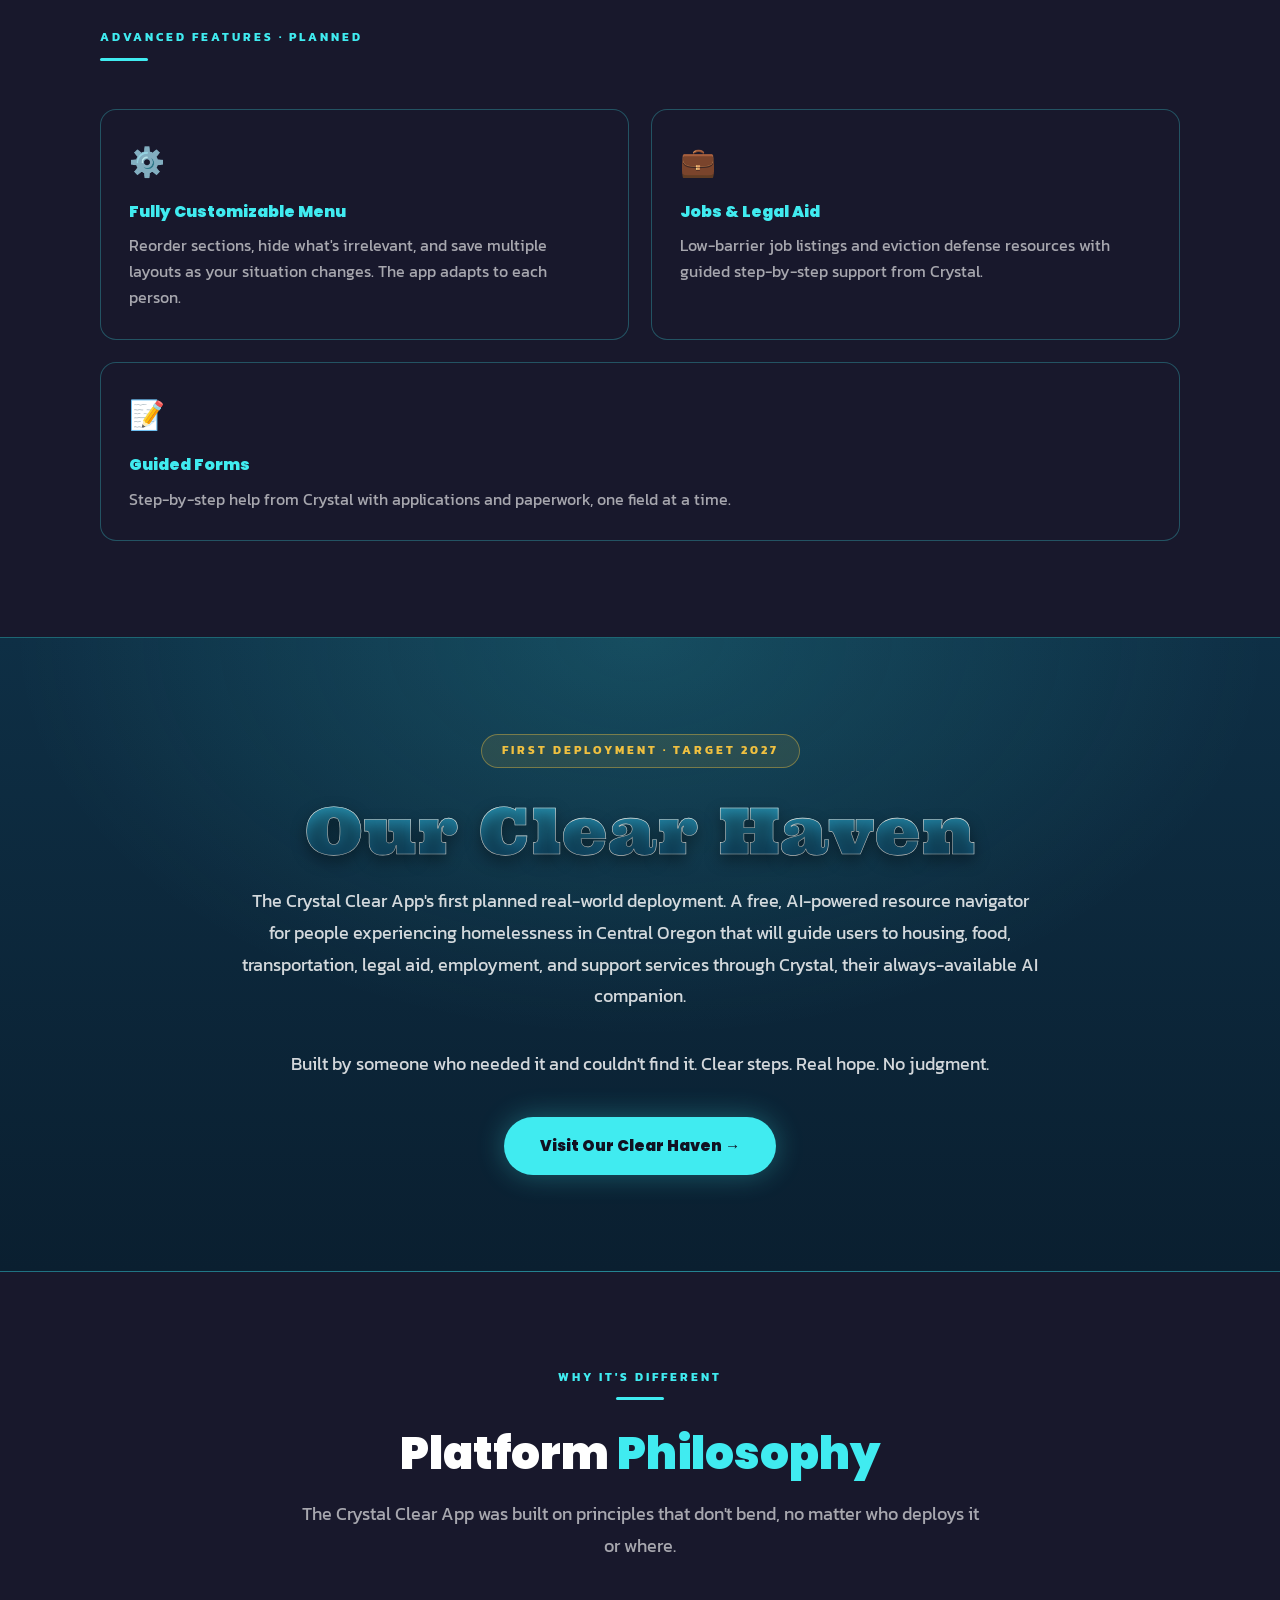
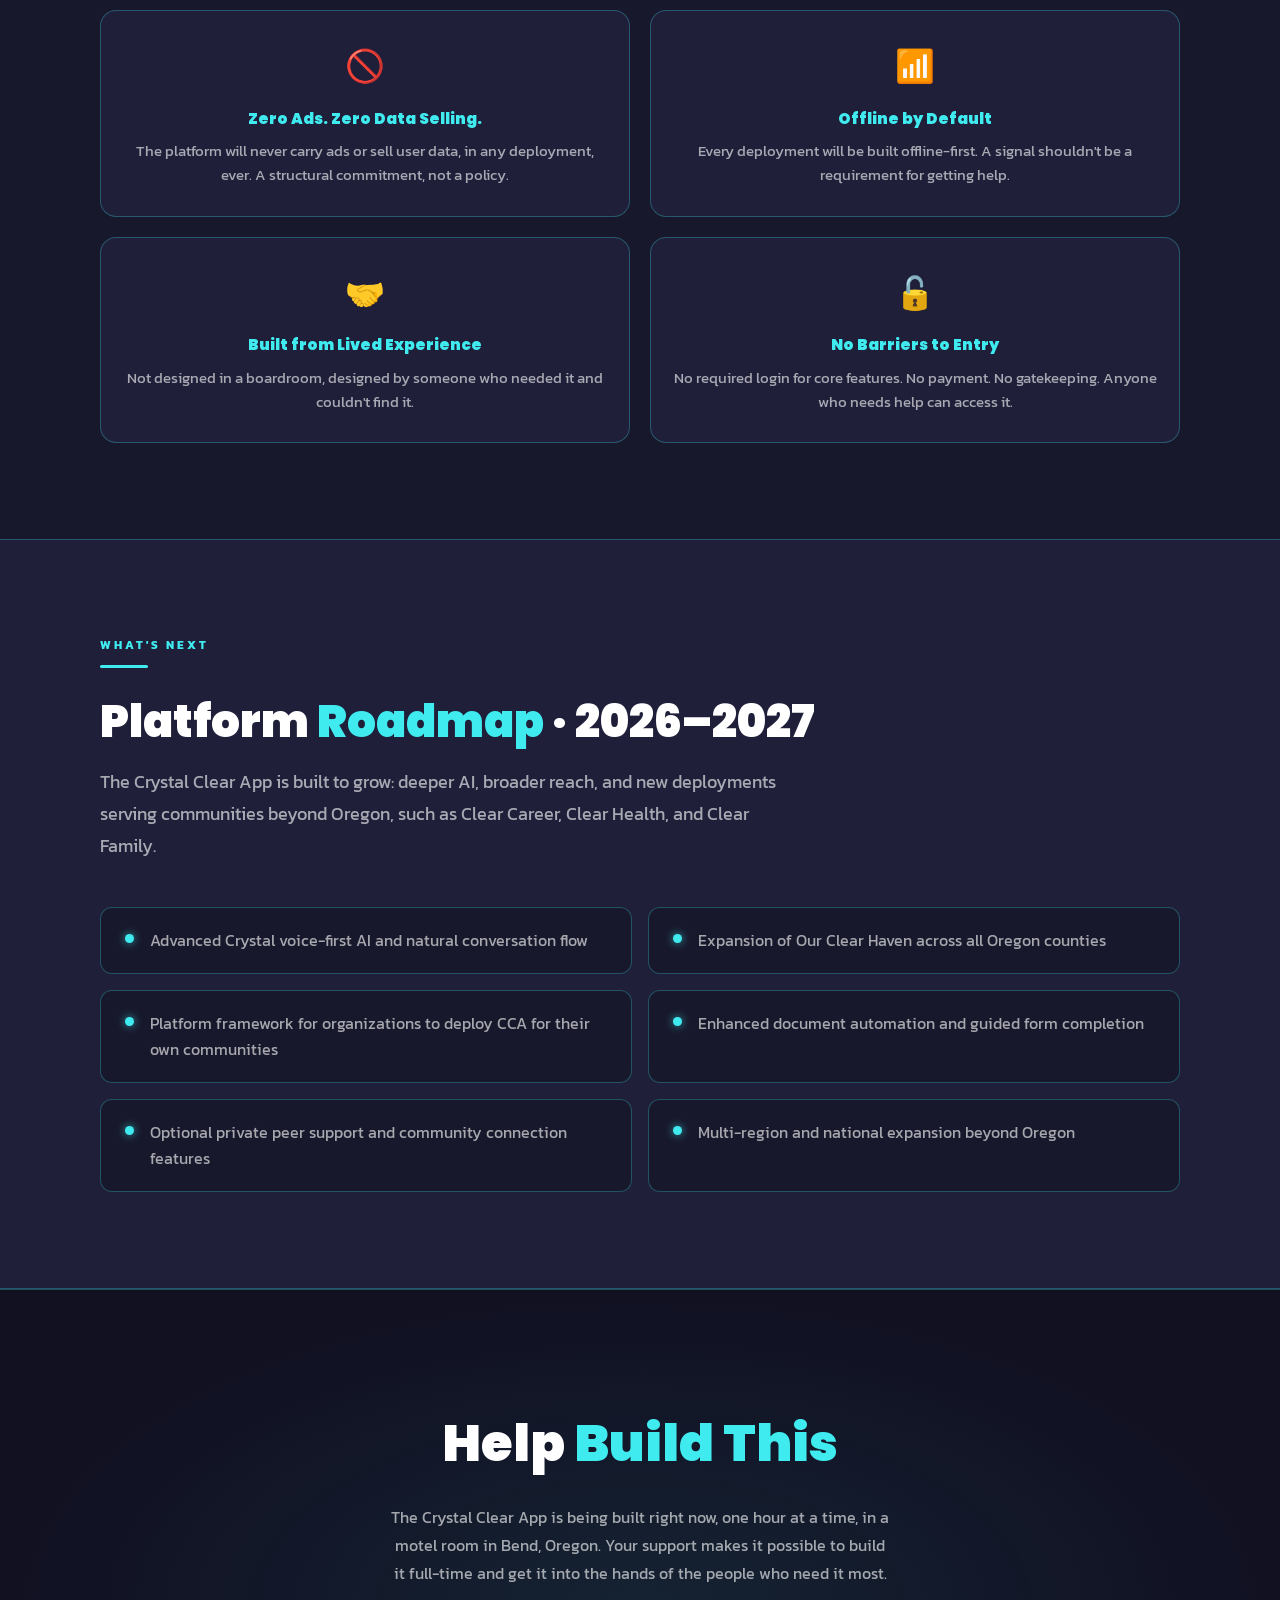
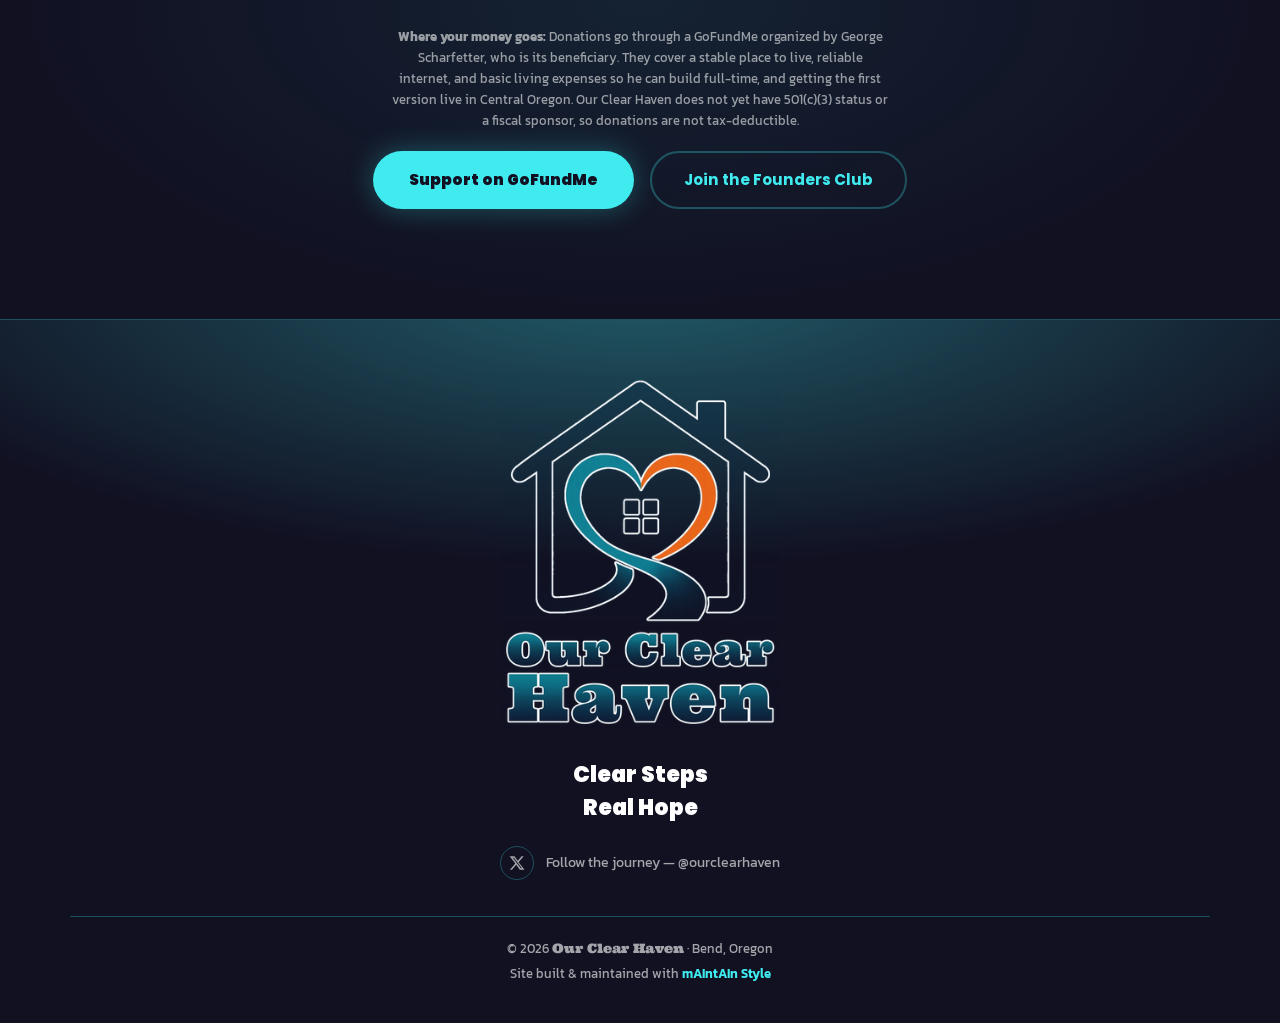
==== commit e8d63ceb: "Crystal Clear App: remove Pets & Families Welcome card; odd last card spans full row Co-Authored-By:" ====
--- a/crystal-clear-app.html
+++ b/crystal-clear-app.html
@@ -113,6 +113,7 @@
 .cca-quote{padding:18px 22px;border-left:3px solid var(--teal);background:rgba(64,235,240,0.05);border-radius:0 12px 12px 0;font-style:italic;color:var(--text-muted);font-size:1.03rem;line-height:1.6}
 
 .cca-features-grid{display:grid;grid-template-columns:repeat(2,1fr);gap:22px;margin-top:48px}
+.cca-features-grid>.cca-card:last-child:nth-child(odd){grid-column:1/-1}
 .cca-card{background:var(--bg);border:1px solid var(--teal-border);border-radius:var(--radius);padding:28px;transition:transform .2s,border-color .2s,box-shadow .2s}
 .cca-card:hover{transform:translateY(-4px);border-color:var(--teal);box-shadow:0 8px 36px rgba(64,235,240,0.1)}
 .cca-card-icon{font-size:1.8rem;margin-bottom:12px}
@@ -306,7 +307,6 @@
       <div class="cca-bar"></div>
       <div class="cca-features-grid">
         <div class="cca-card"><div class="cca-card-icon">&#9881;&#65039;</div><h3 data-es="Menú Totalmente Personalizable">Fully Customizable Menu</h3><p data-es="Reordena secciones, oculta lo que no sea relevante, y guarda múltiples diseños a medida que tu situación cambia. La app se adapta a cada persona.">Reorder sections, hide what's irrelevant, and save multiple layouts as your situation changes. The app adapts to each person.</p></div>
-        <div class="cca-card"><div class="cca-card-icon">&#128062;</div><h3 data-es="Mascotas y Familias Bienvenidas">Pets &amp; Families Welcome</h3><p data-es="Filtros fáciles para servicios que aceptan mascotas, animales de apoyo emocional y familias, porque nadie debería tener que elegir entre recibir ayuda y mantener a su familia unida.">Easy filters for pet-friendly, ESA-approved, and family-friendly services, because no one should have to choose between getting help and keeping their family together.</p></div>
         <div class="cca-card"><div class="cca-card-icon">&#128188;</div><h3 data-es="Empleos y Asistencia Legal">Jobs &amp; Legal Aid</h3><p data-es="Listados de empleo de bajo umbral y recursos de defensa contra desalojos con apoyo guiado paso a paso de Crystal.">Low-barrier job listings and eviction defense resources with guided step-by-step support from Crystal.</p></div>
         <div class="cca-card"><div class="cca-card-icon">&#128221;</div><h3 data-es="Formularios Guiados">Guided Forms</h3><p data-es="Ayuda paso a paso de Crystal con solicitudes y trámites, un campo a la vez.">Step-by-step help from Crystal with applications and paperwork, one field at a time.</p></div>
       </div>
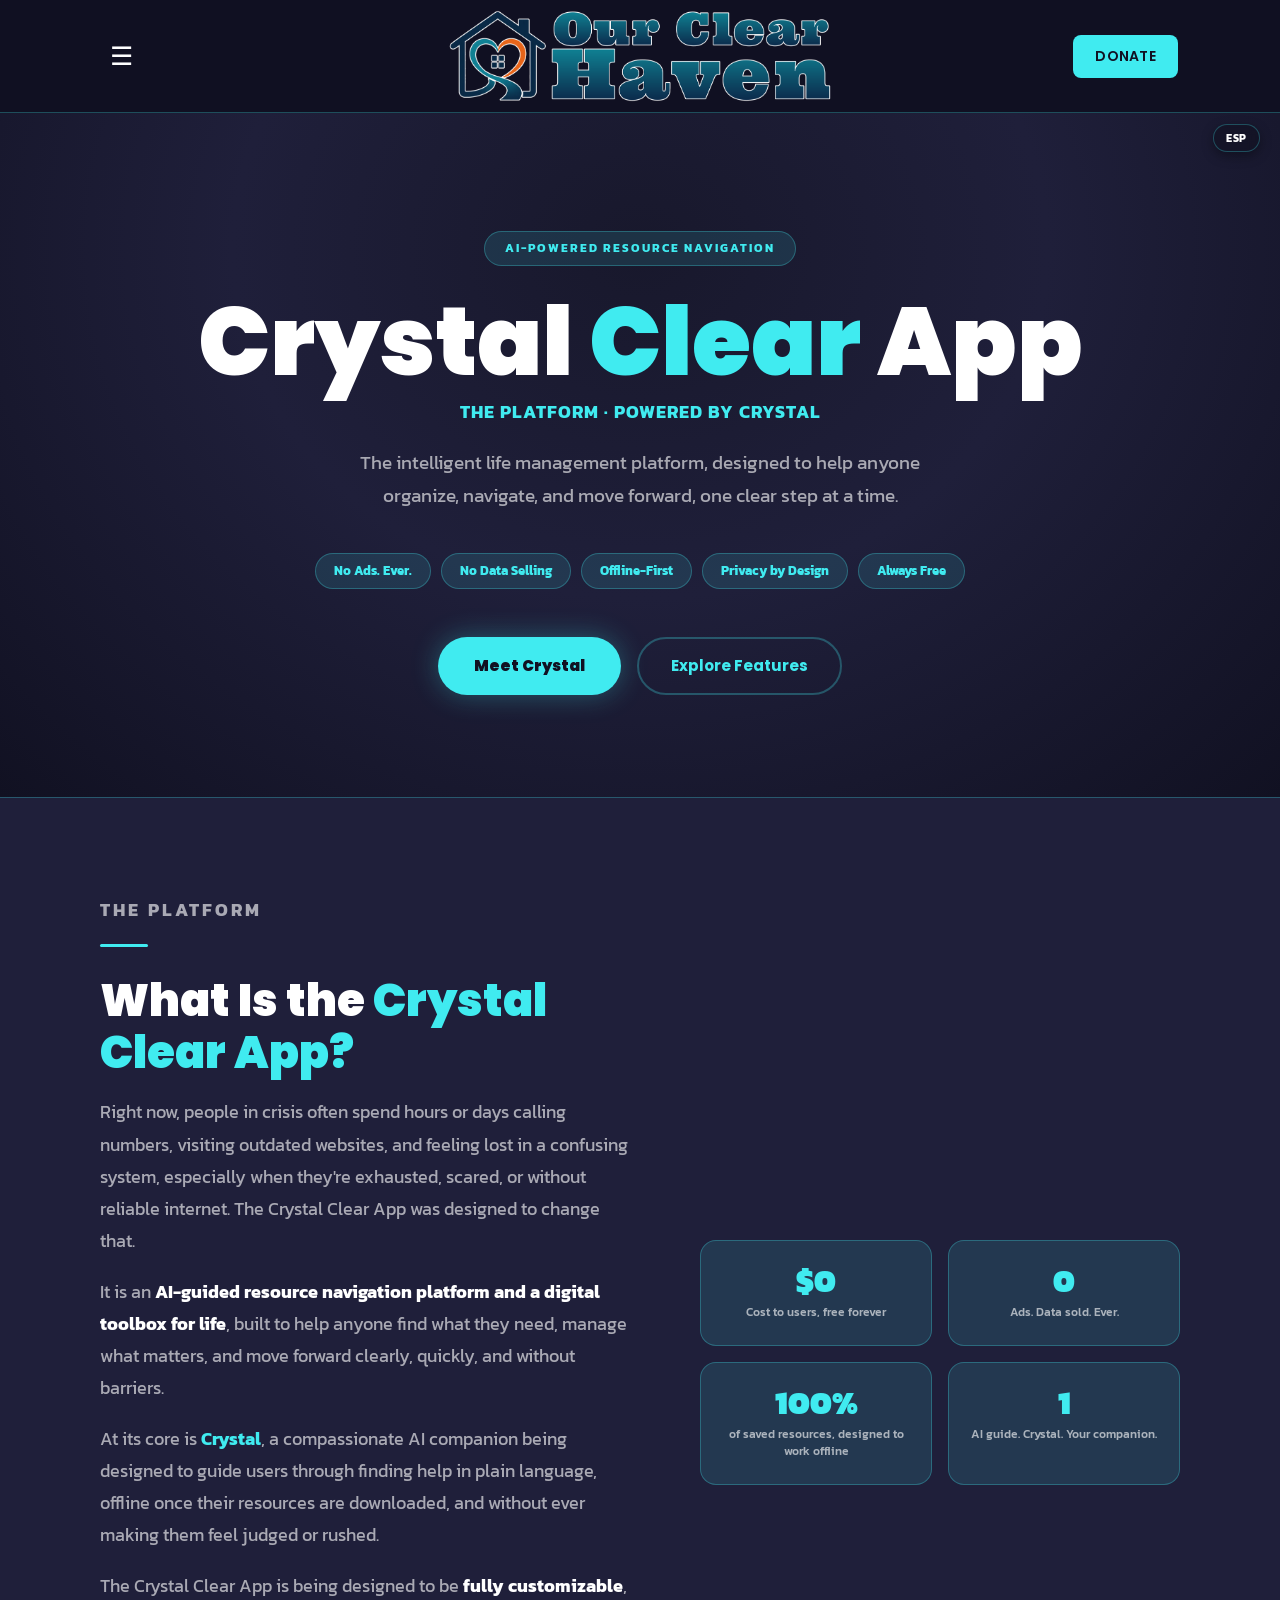
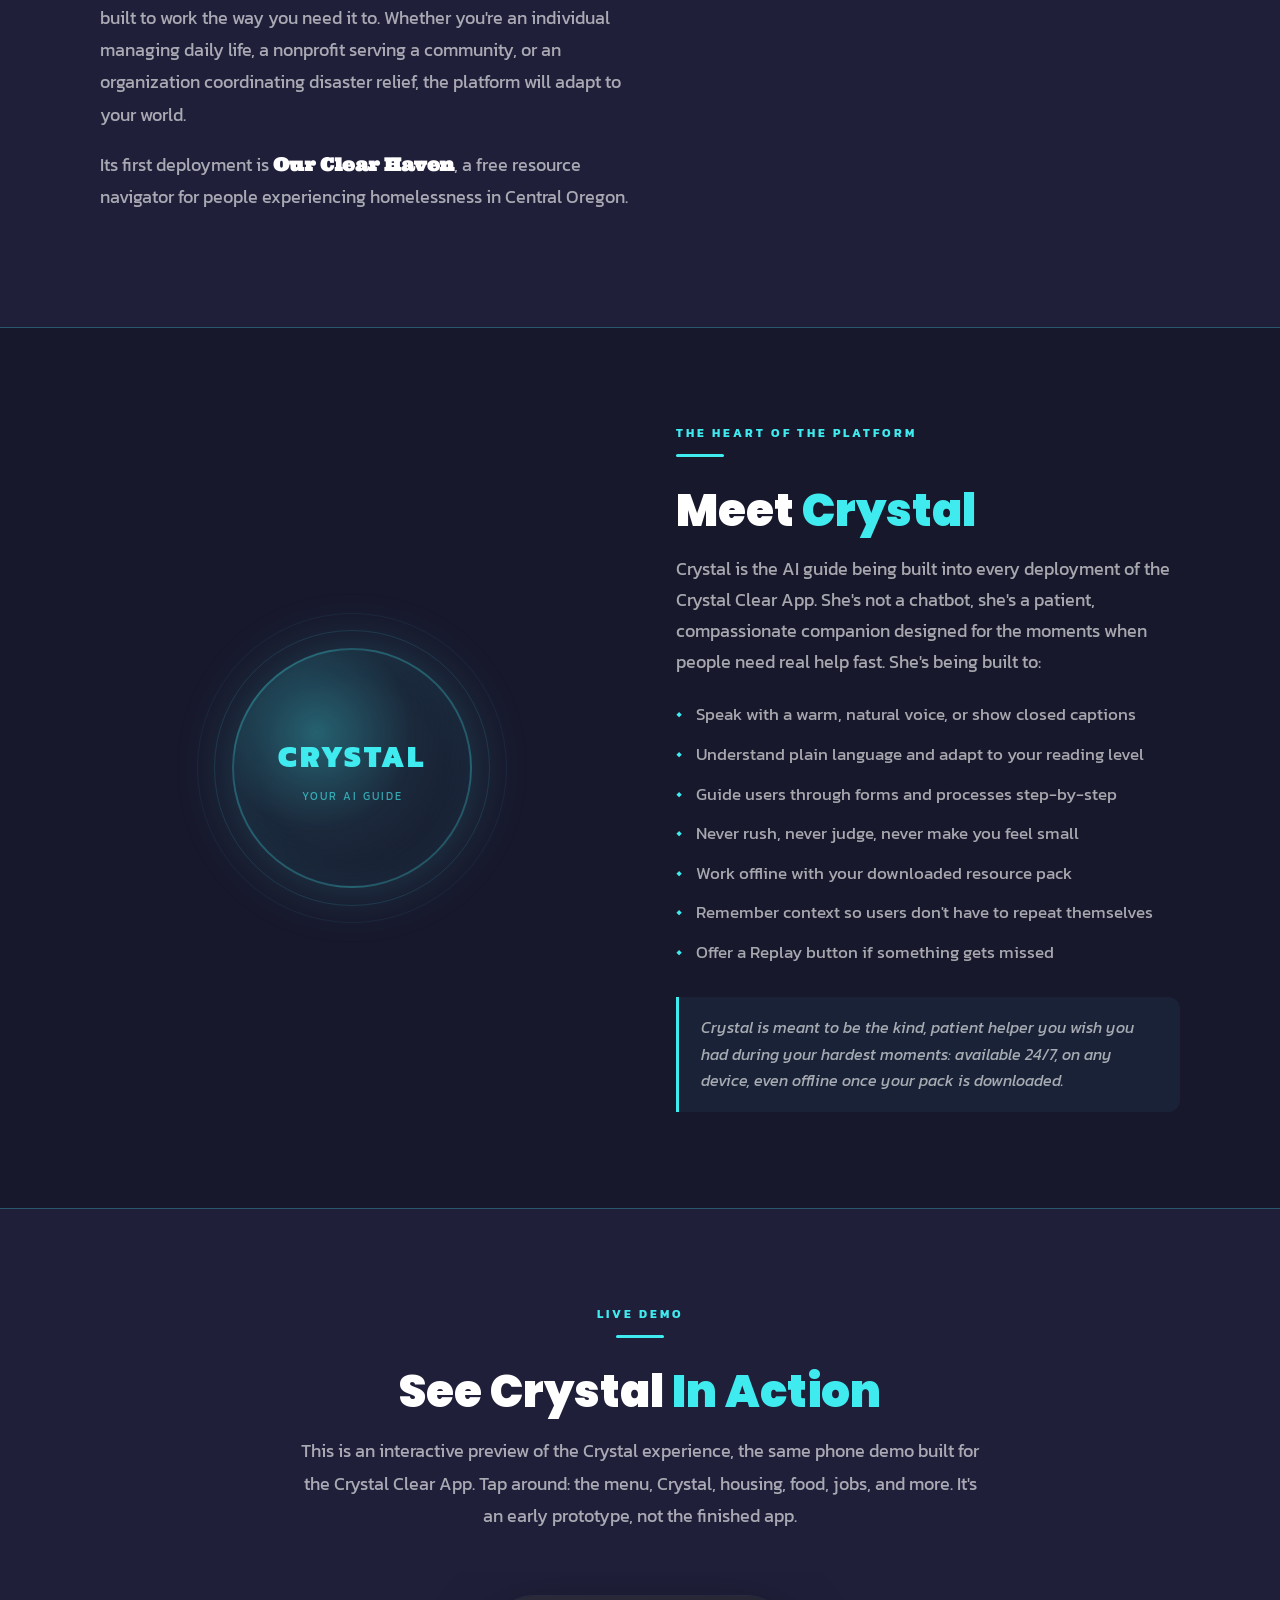
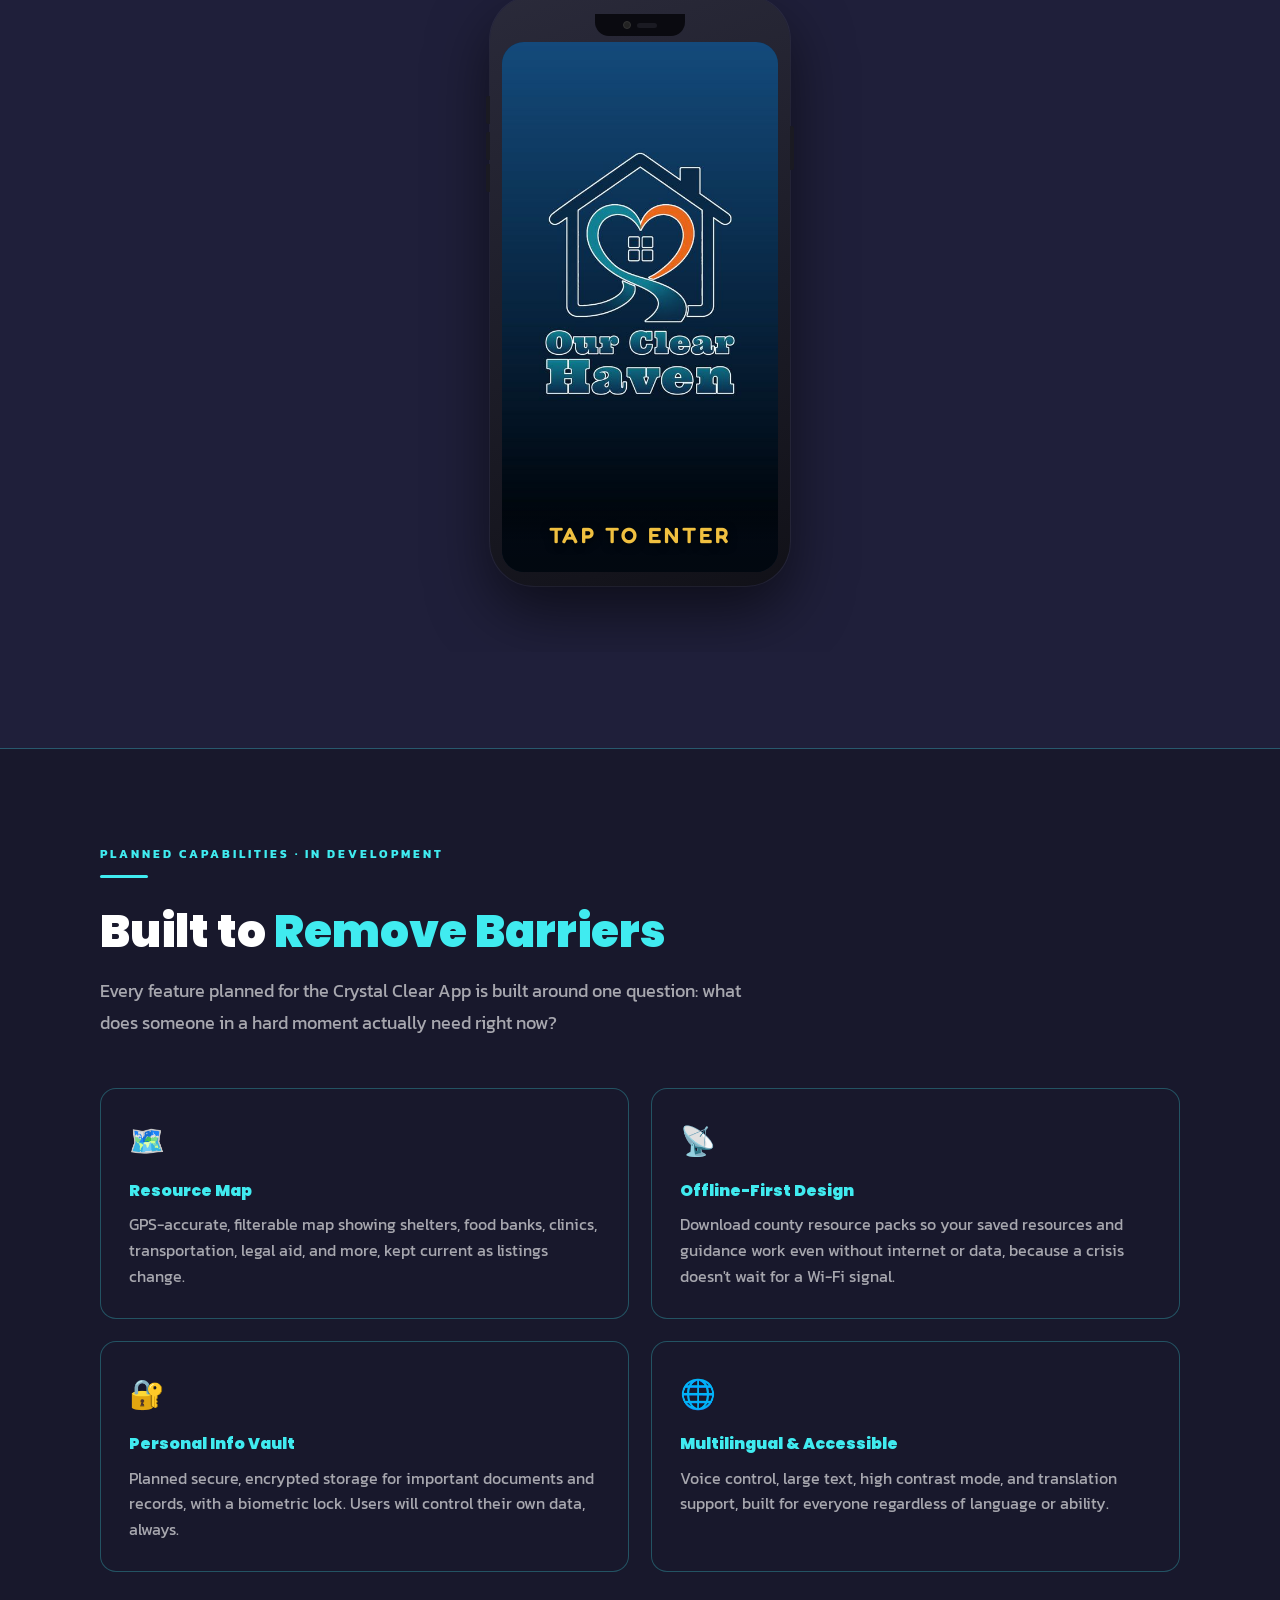
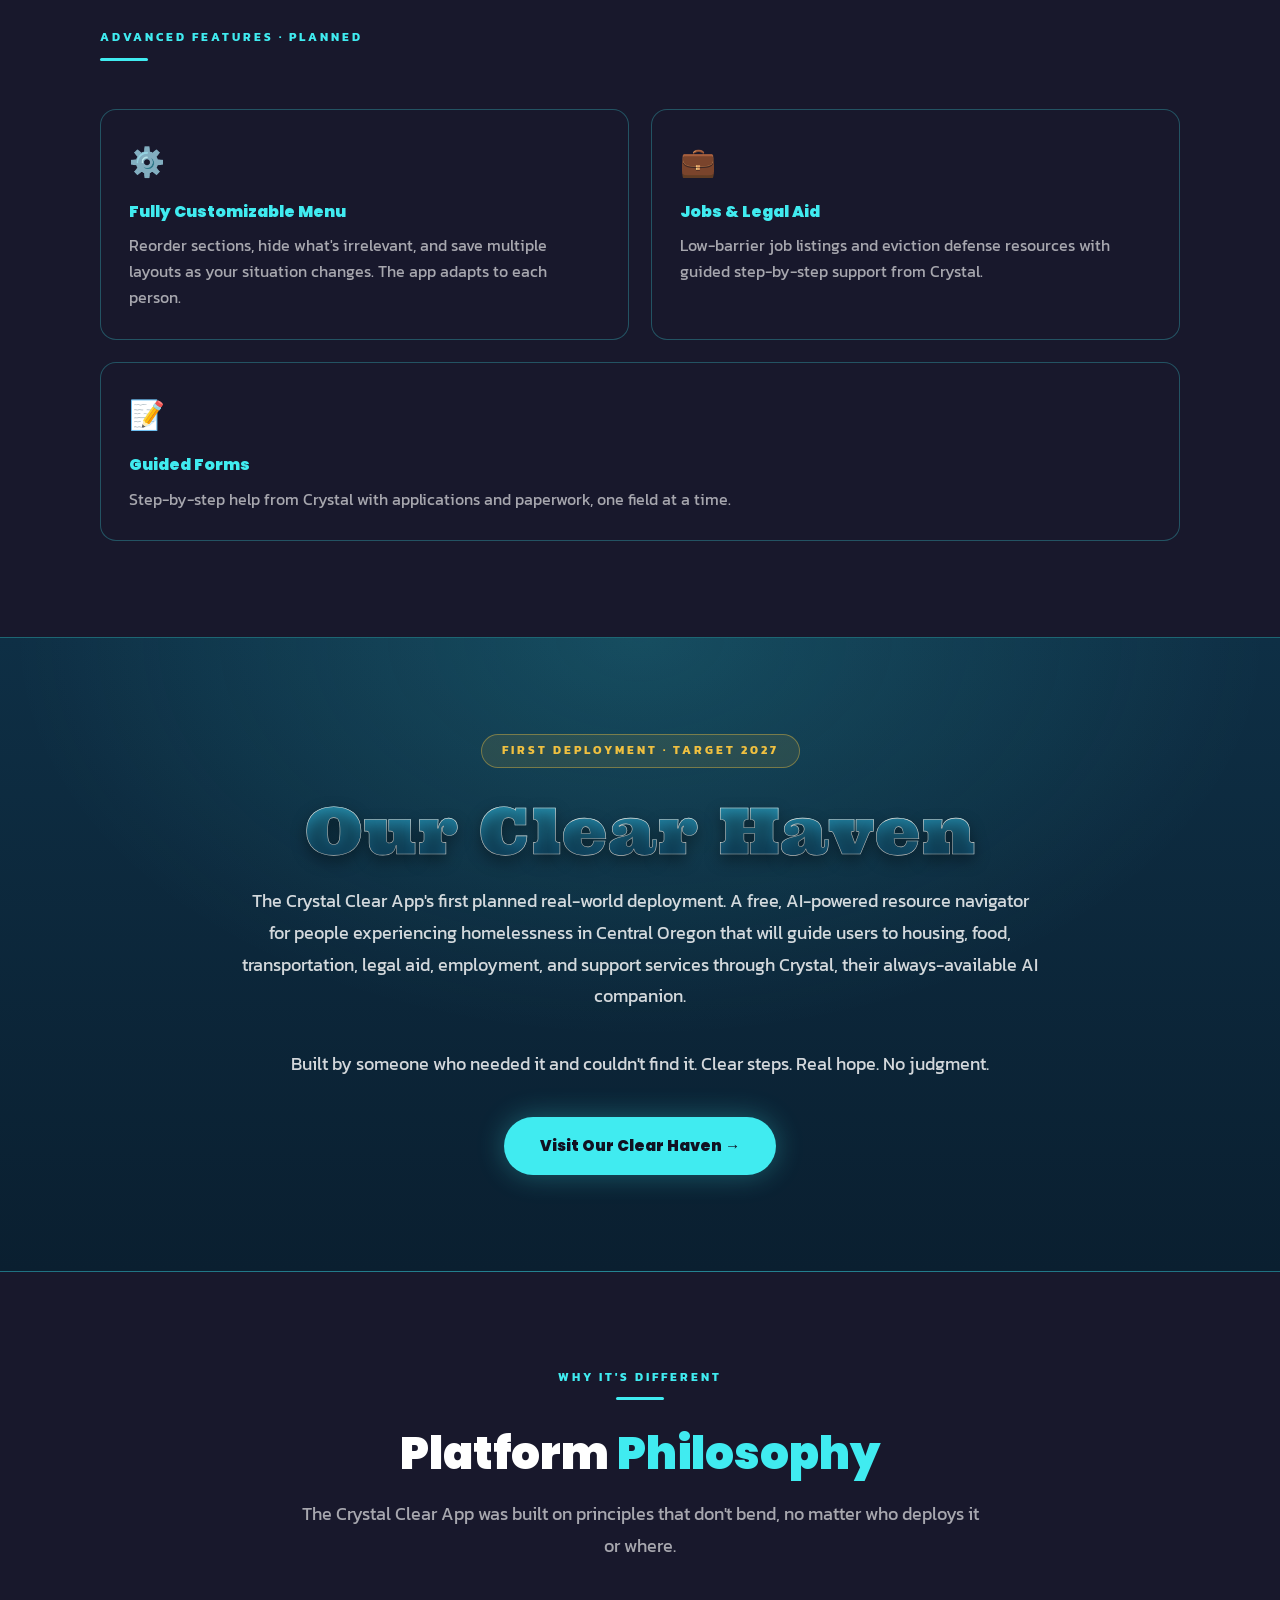
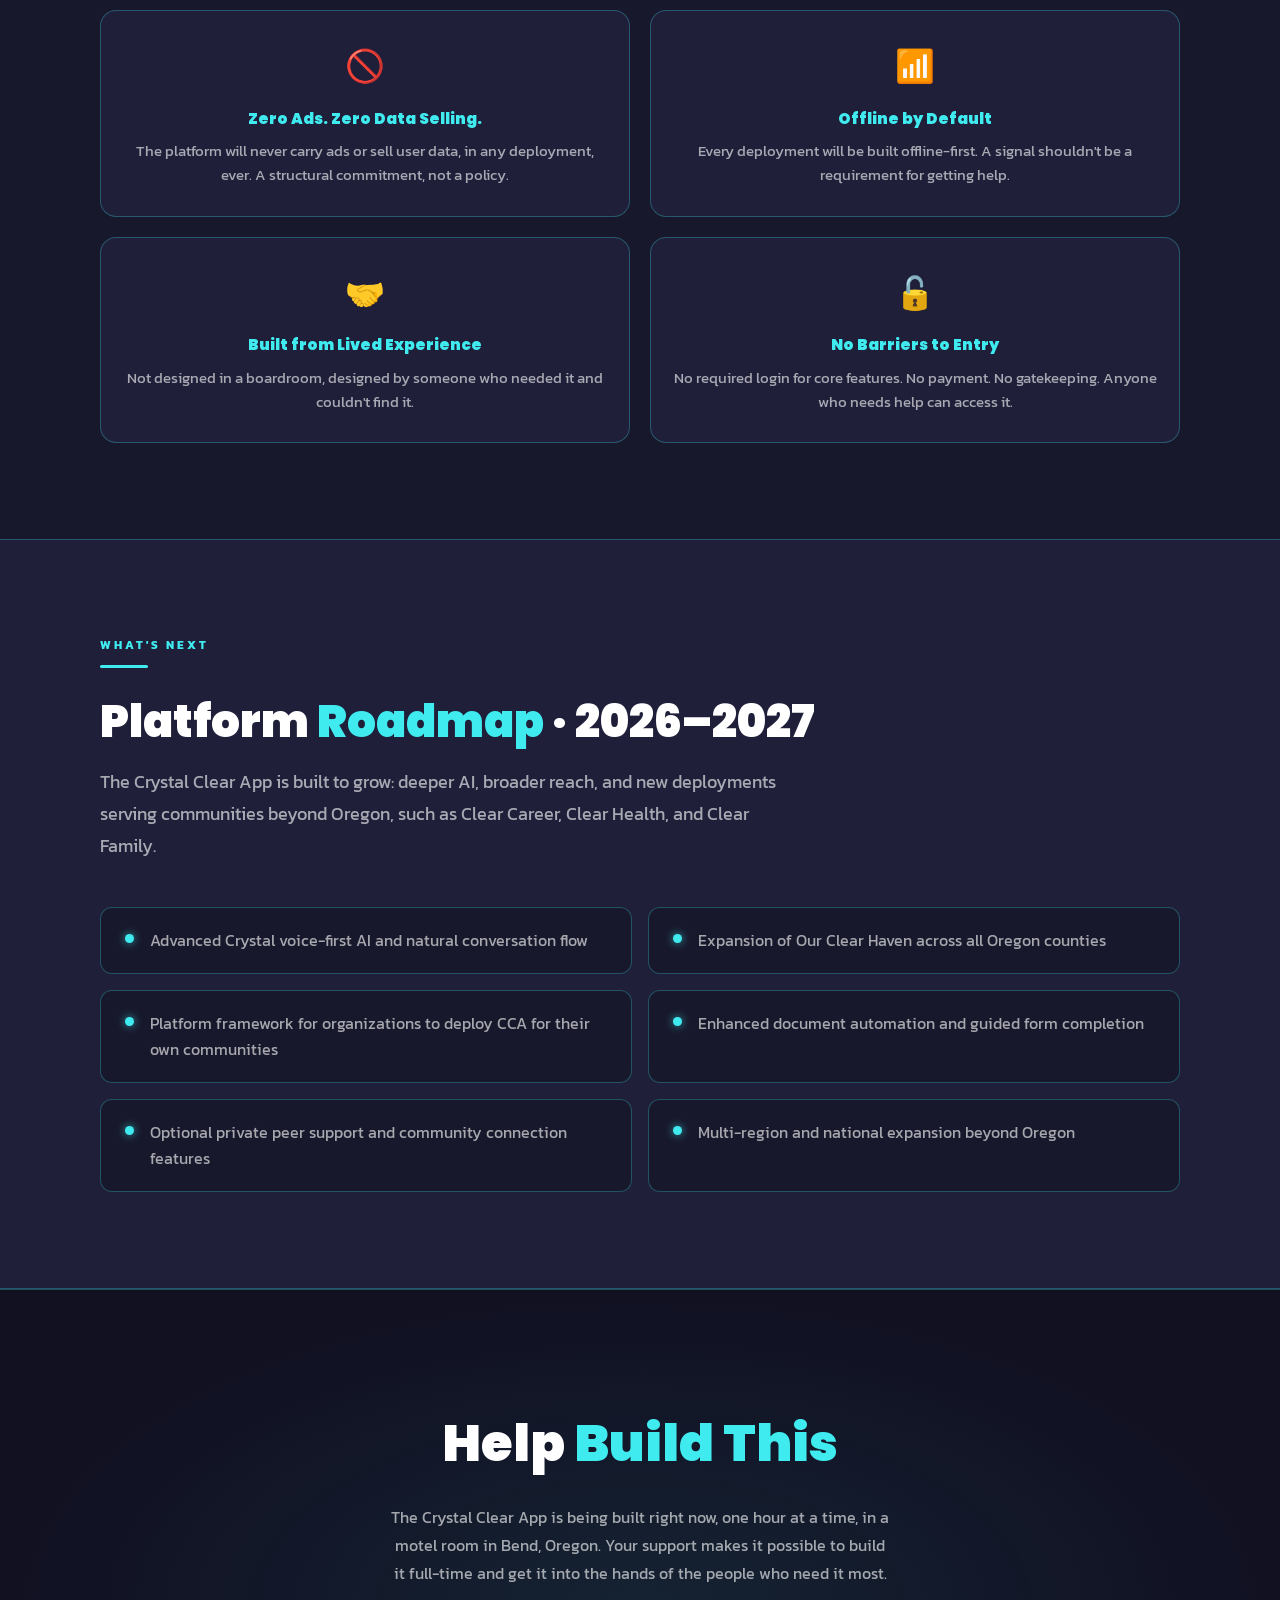
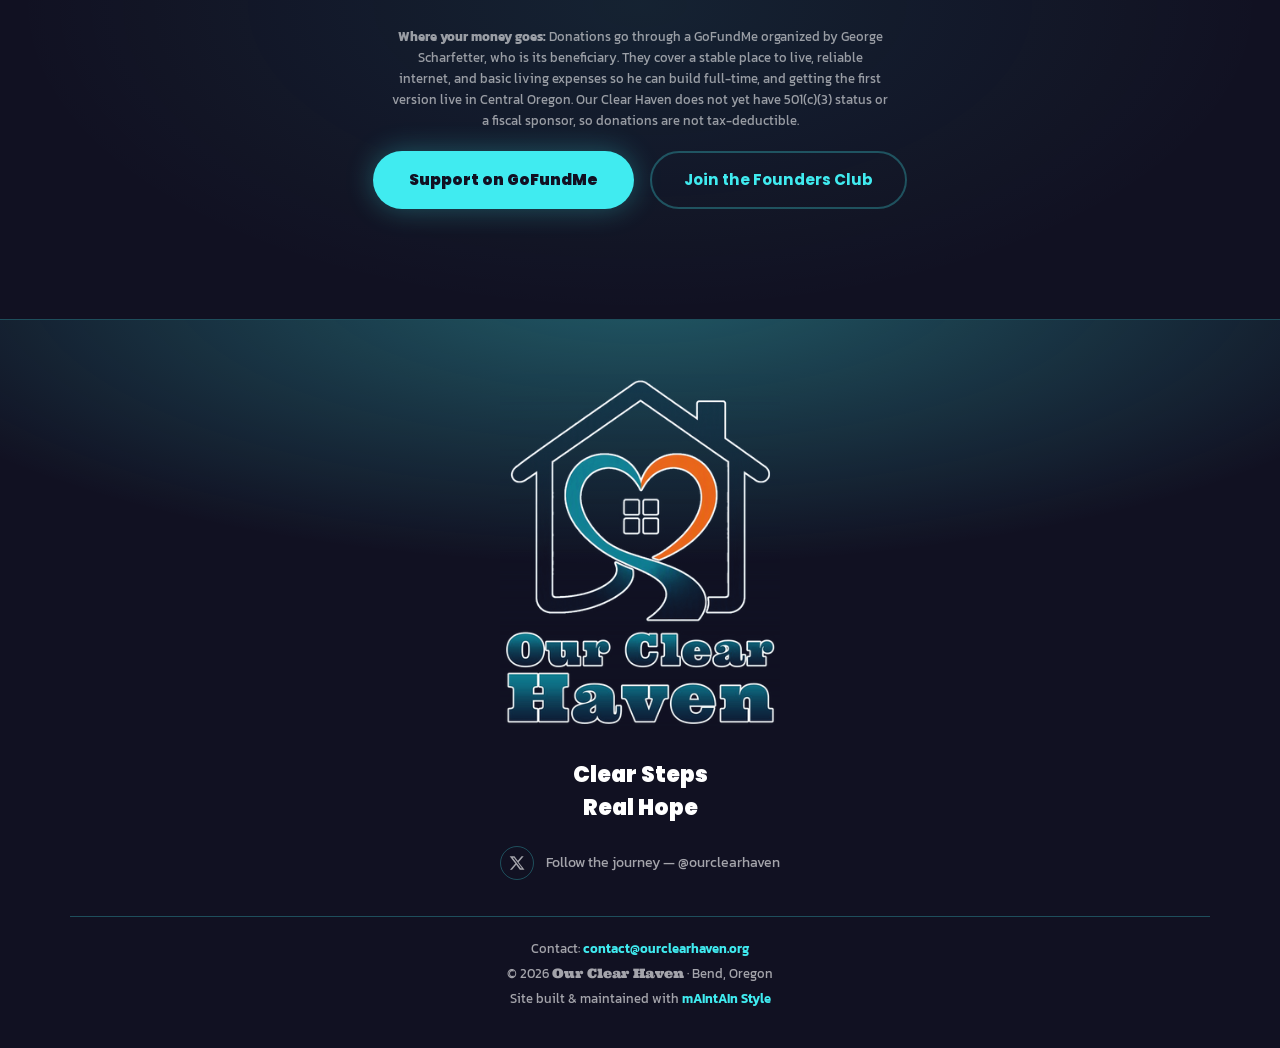
==== commit dc6317ac: "Add visible contact email (contact@ourclearhaven.org) to footer of every page Co-Authored-By: Claude" ====
--- a/crystal-clear-app.html
+++ b/crystal-clear-app.html
@@ -13,6 +13,14 @@
 <meta property="og:url" content="https://ourclearhaven.org/crystal-clear-app.html">
 <meta property="og:title" content="Crystal Clear App &mdash; Our Clear Haven">
 <meta property="og:description" content="Crystal Clear App: an AI-guided resource navigation platform. Free, offline-first, no ads, no data selling. Its first deployment is Our Clear Haven.">
+<meta property="og:image" content="https://ourclearhaven.org/og-image-v2.png">
+<meta property="og:image:width" content="1200">
+<meta property="og:image:height" content="630">
+<meta property="og:image:alt" content="Our Clear Haven logo with the words Clear steps. Real hope.">
+<meta name="twitter:card" content="summary_large_image">
+<meta name="twitter:title" content="Crystal Clear App &mdash; Our Clear Haven">
+<meta name="twitter:description" content="Crystal Clear App: an AI-guided resource navigation platform. Free, offline-first, no ads, no data selling. Its first deployment is Our Clear Haven.">
+<meta name="twitter:image" content="https://ourclearhaven.org/og-image-v2.png">
 <link rel="preconnect" href="https://fonts.googleapis.com">
 <link rel="preconnect" href="https://fonts.gstatic.com" crossorigin>
 <link href="https://fonts.googleapis.com/css2?family=Ultra&family=Poppins:wght@400;500;700;900&family=Kanit:wght@300;400;600&display=swap" rel="stylesheet">
@@ -381,6 +389,7 @@
       <span data-es="Sigue el camino &mdash; @ourclearhaven">Follow the journey &mdash; @ourclearhaven</span>
     </div>
     <div class="cca-foot-bottom">
+      <span data-es-html="Contacto: <a href=&quot;mailto:contact@ourclearhaven.org&quot;>contact@ourclearhaven.org</a>">Contact: <a href="mailto:contact@ourclearhaven.org">contact@ourclearhaven.org</a></span>
       <span>&copy; 2026 <span class="logo-text">Our Clear Haven</span> &middot; Bend, Oregon</span>
       <span data-es-html="Sitio creado y mantenido con <a href=&quot;https://maintain.style&quot; target=&quot;_blank&quot; rel=&quot;noopener&quot;>mAIntAIn Style</a>">Site built &amp; maintained with <a href="https://maintain.style" target="_blank" rel="noopener">mAIntAIn Style</a></span>
     </div>
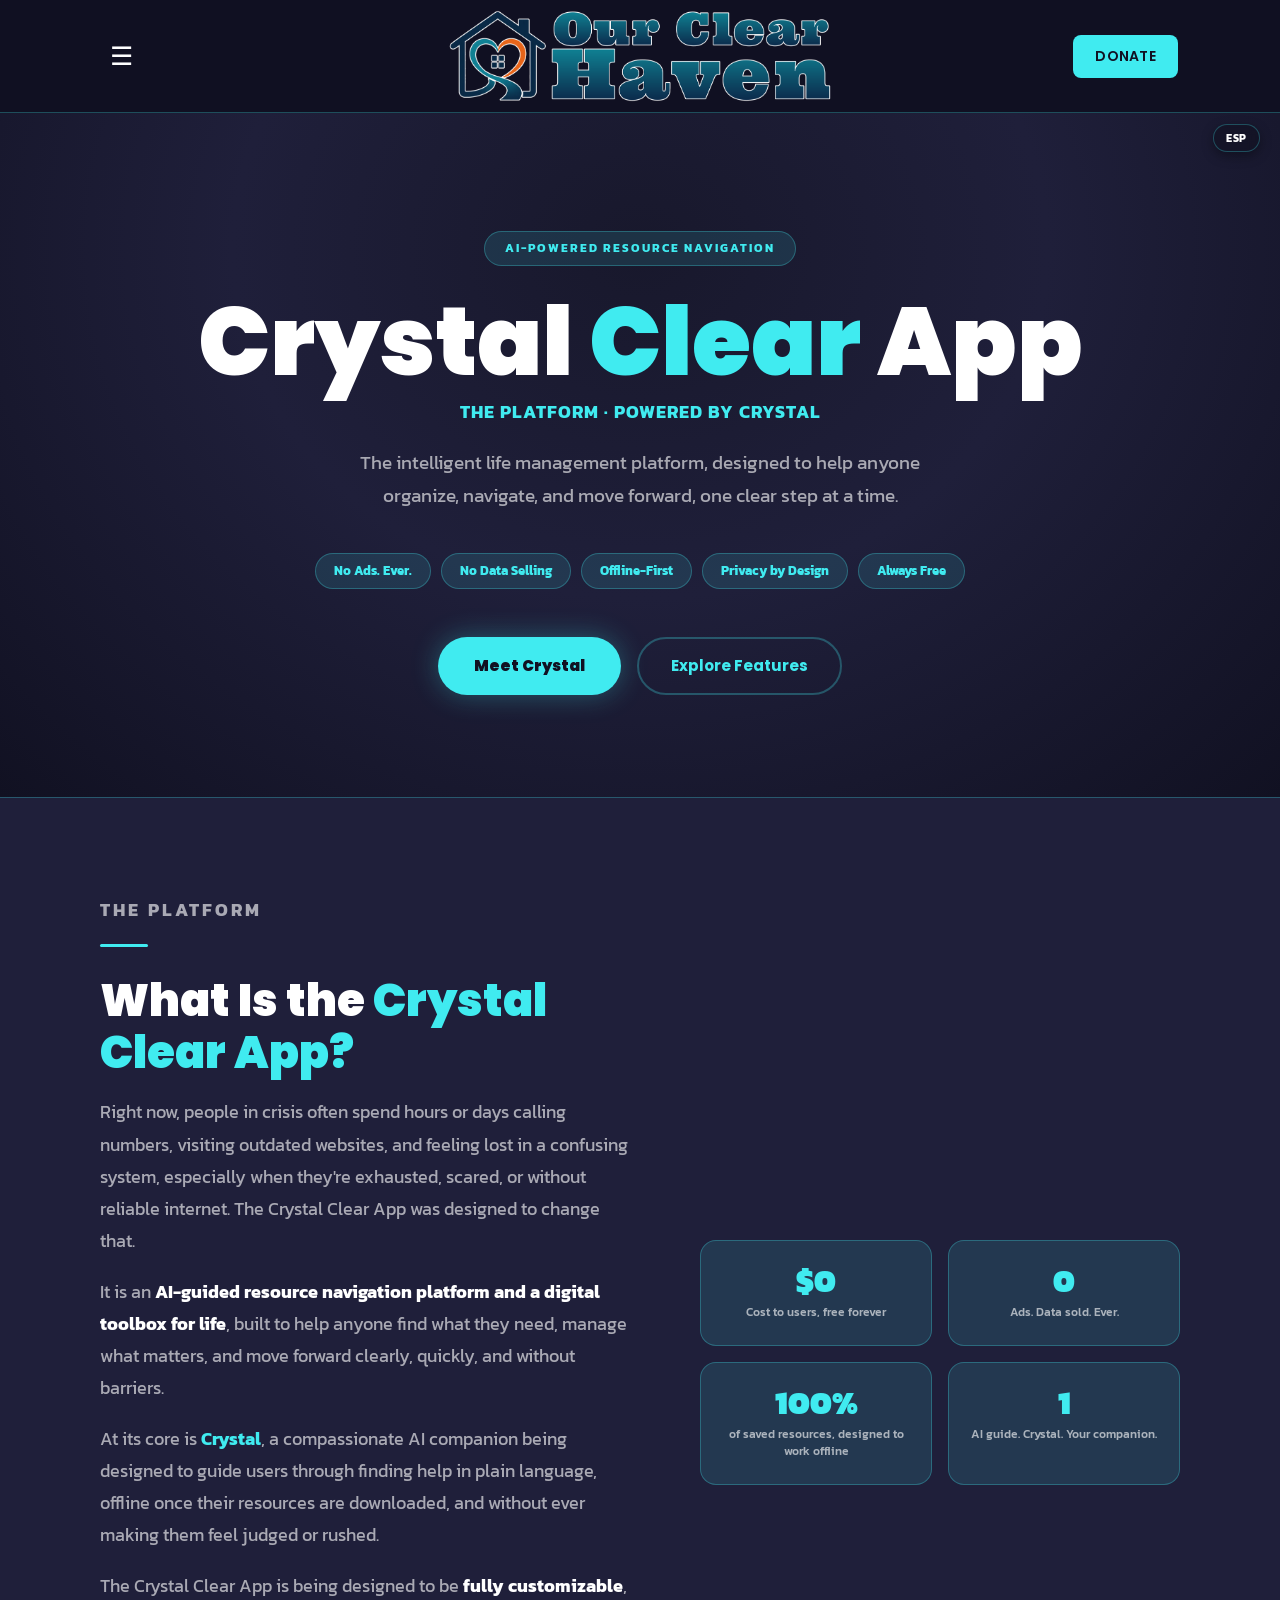
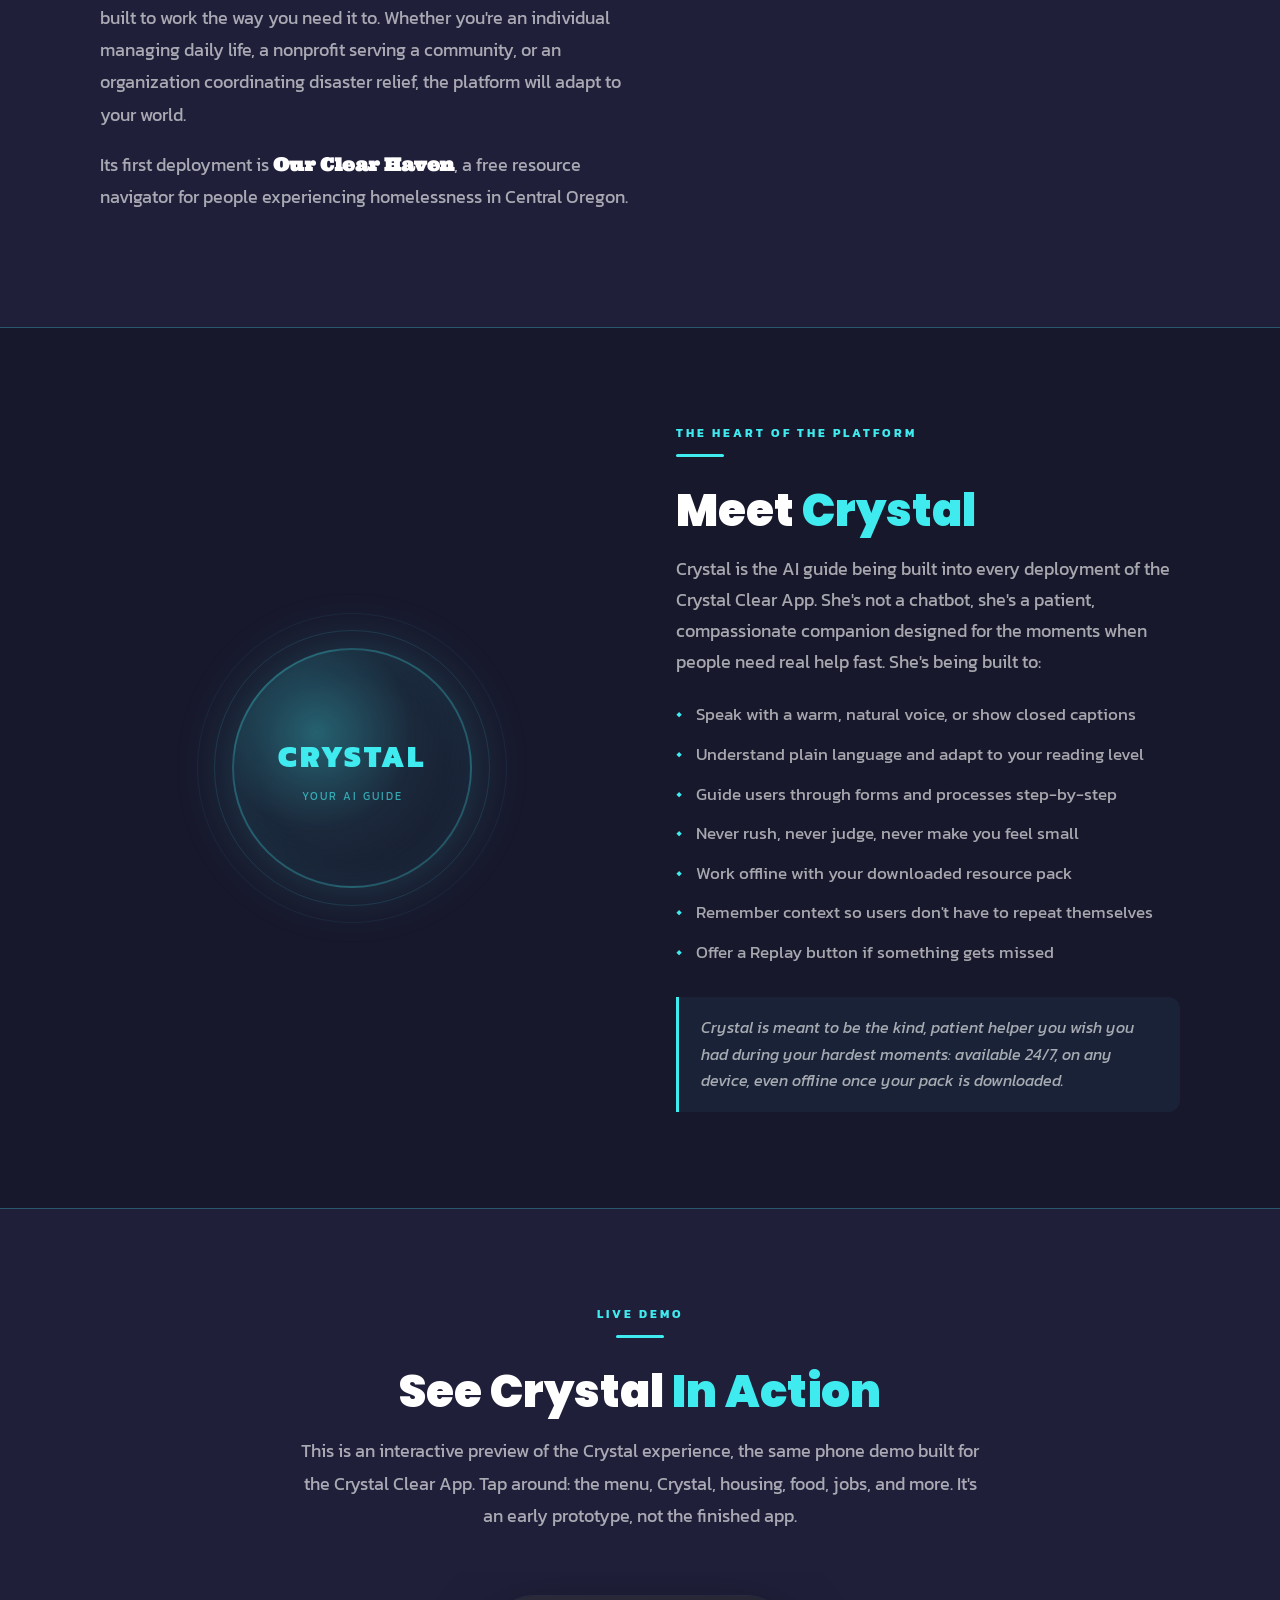
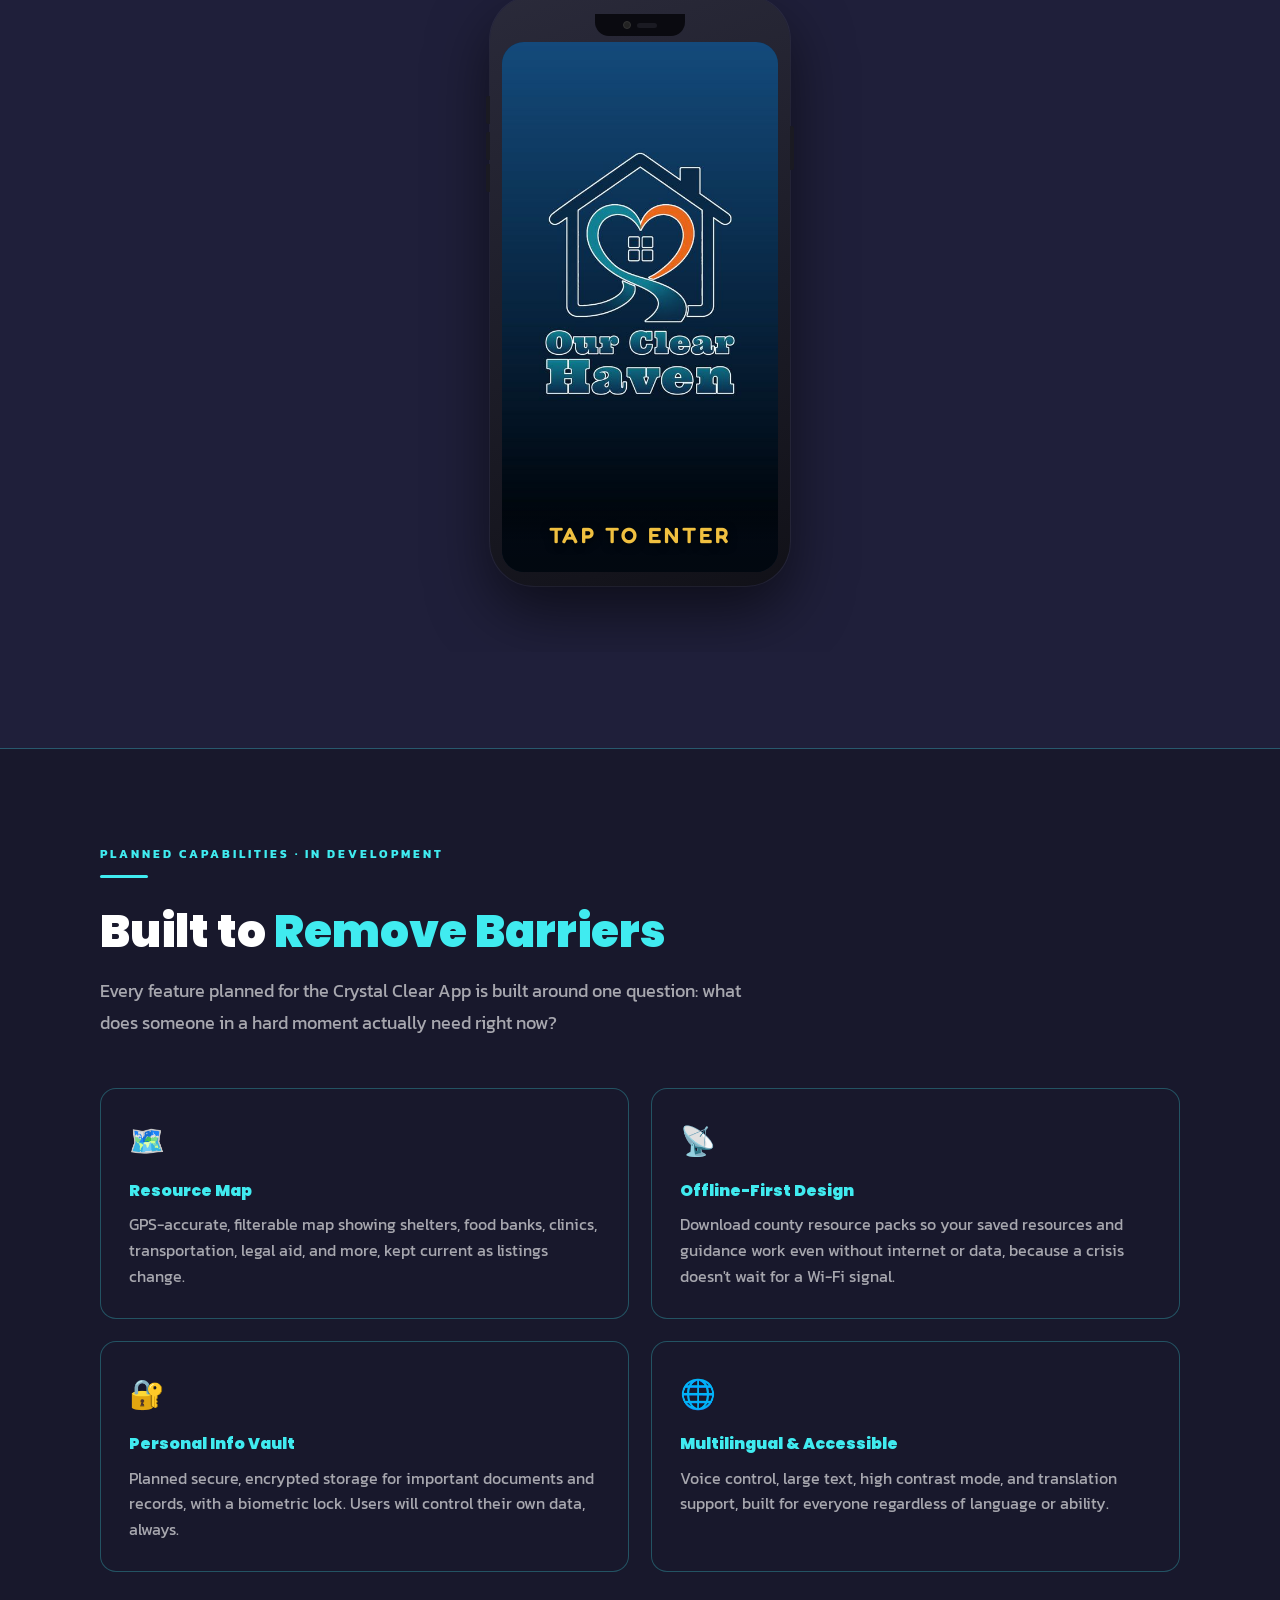
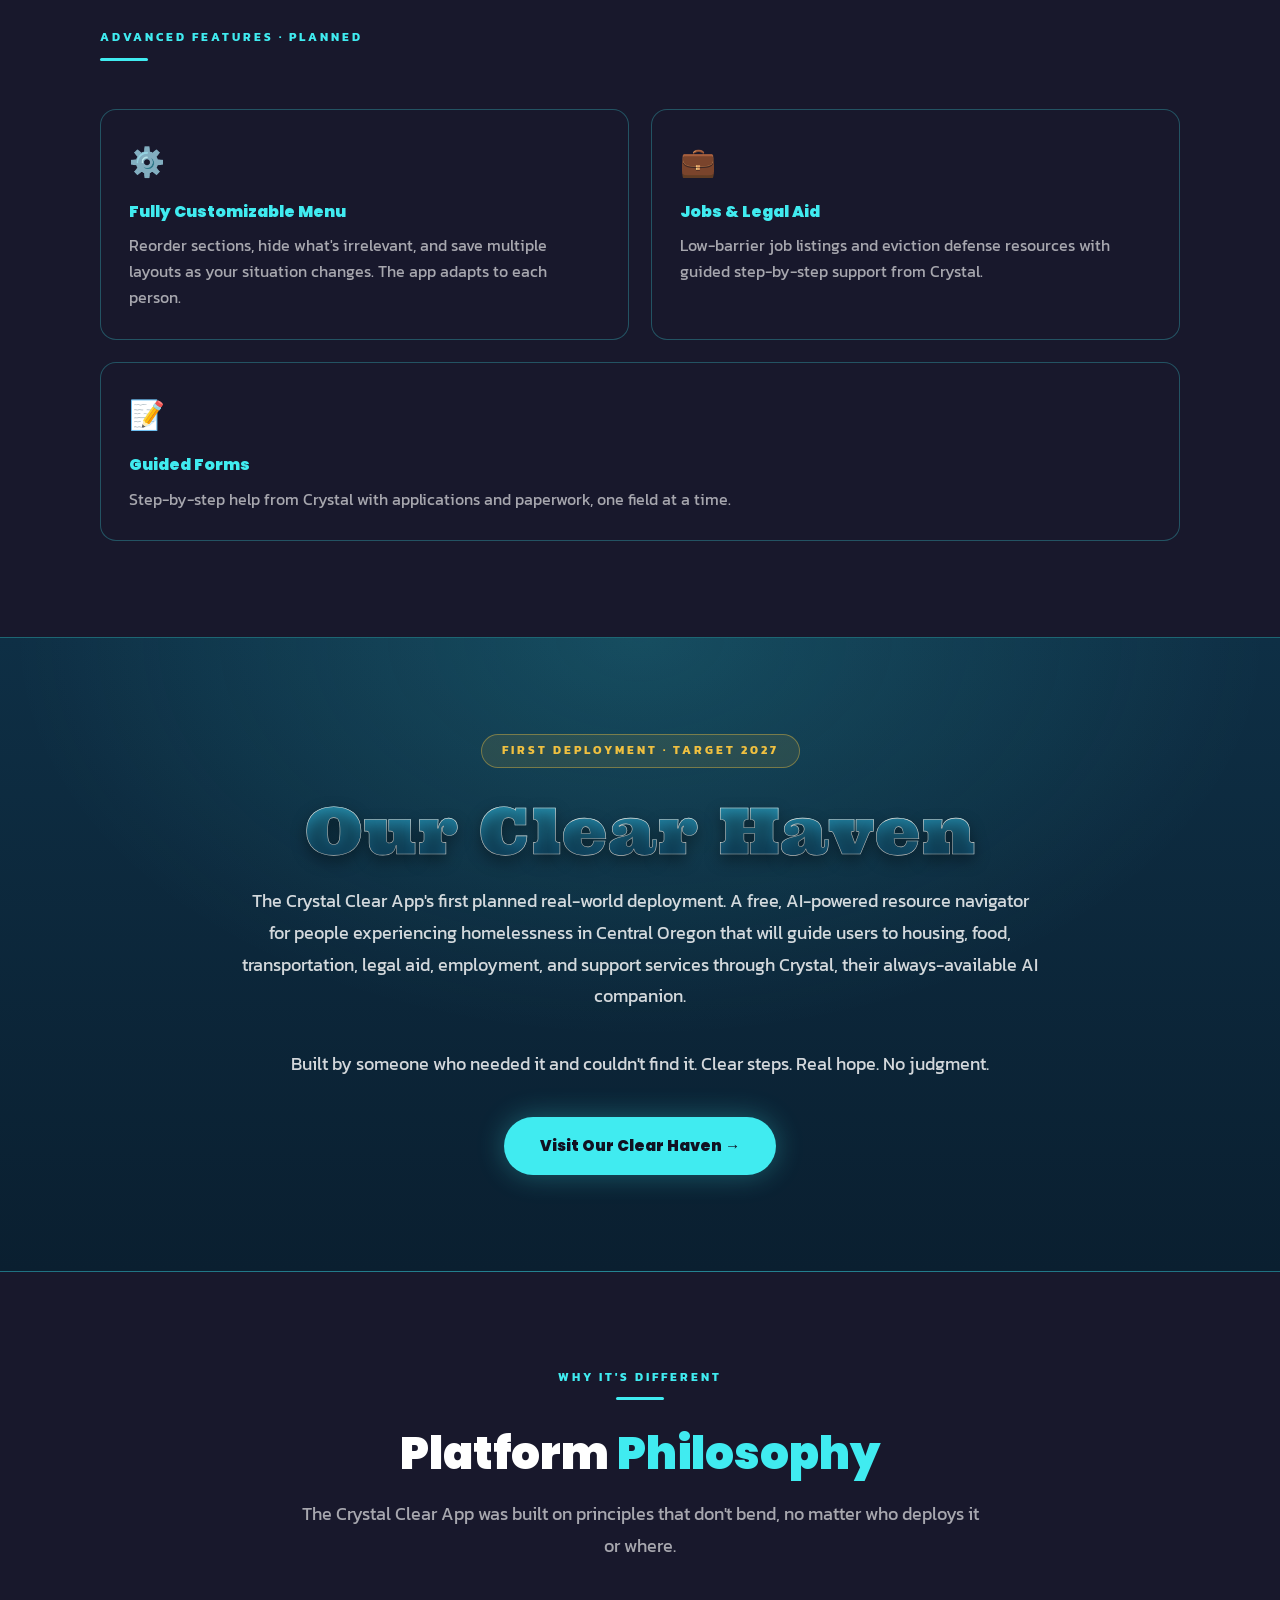
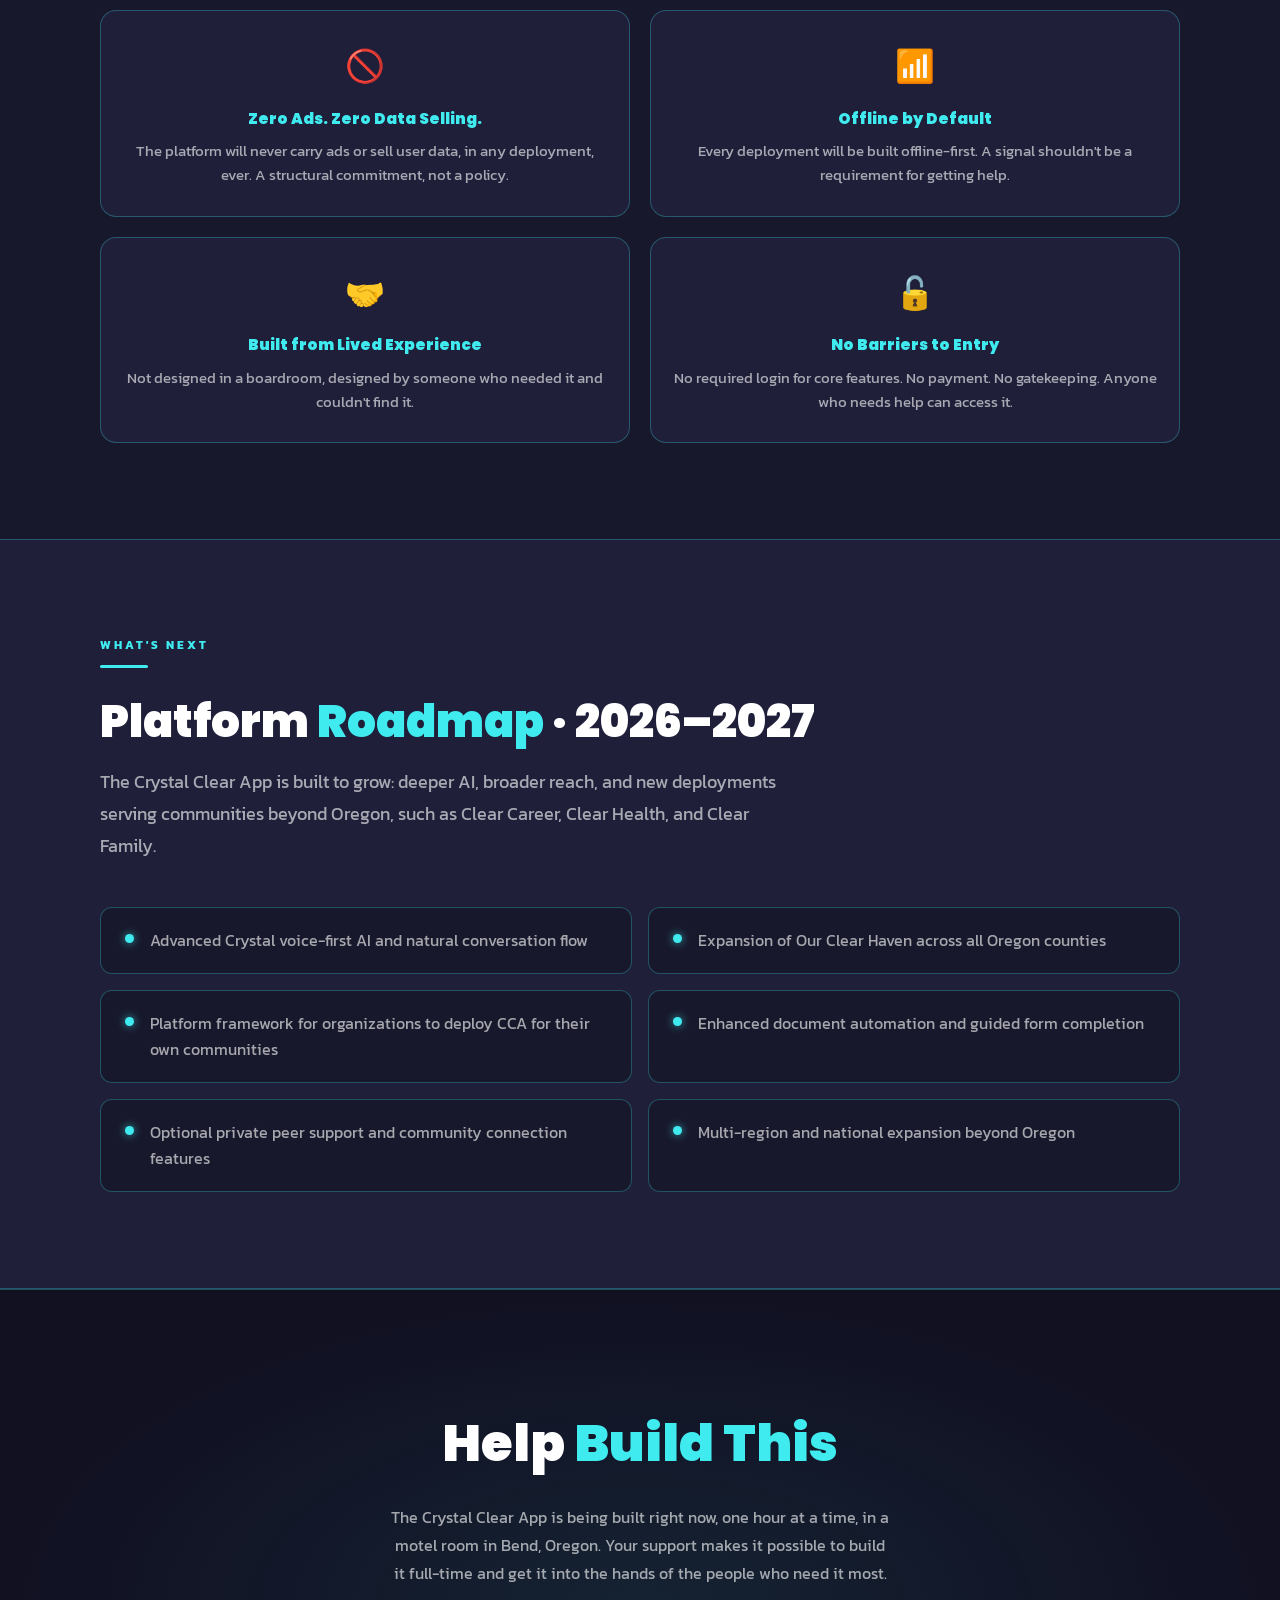
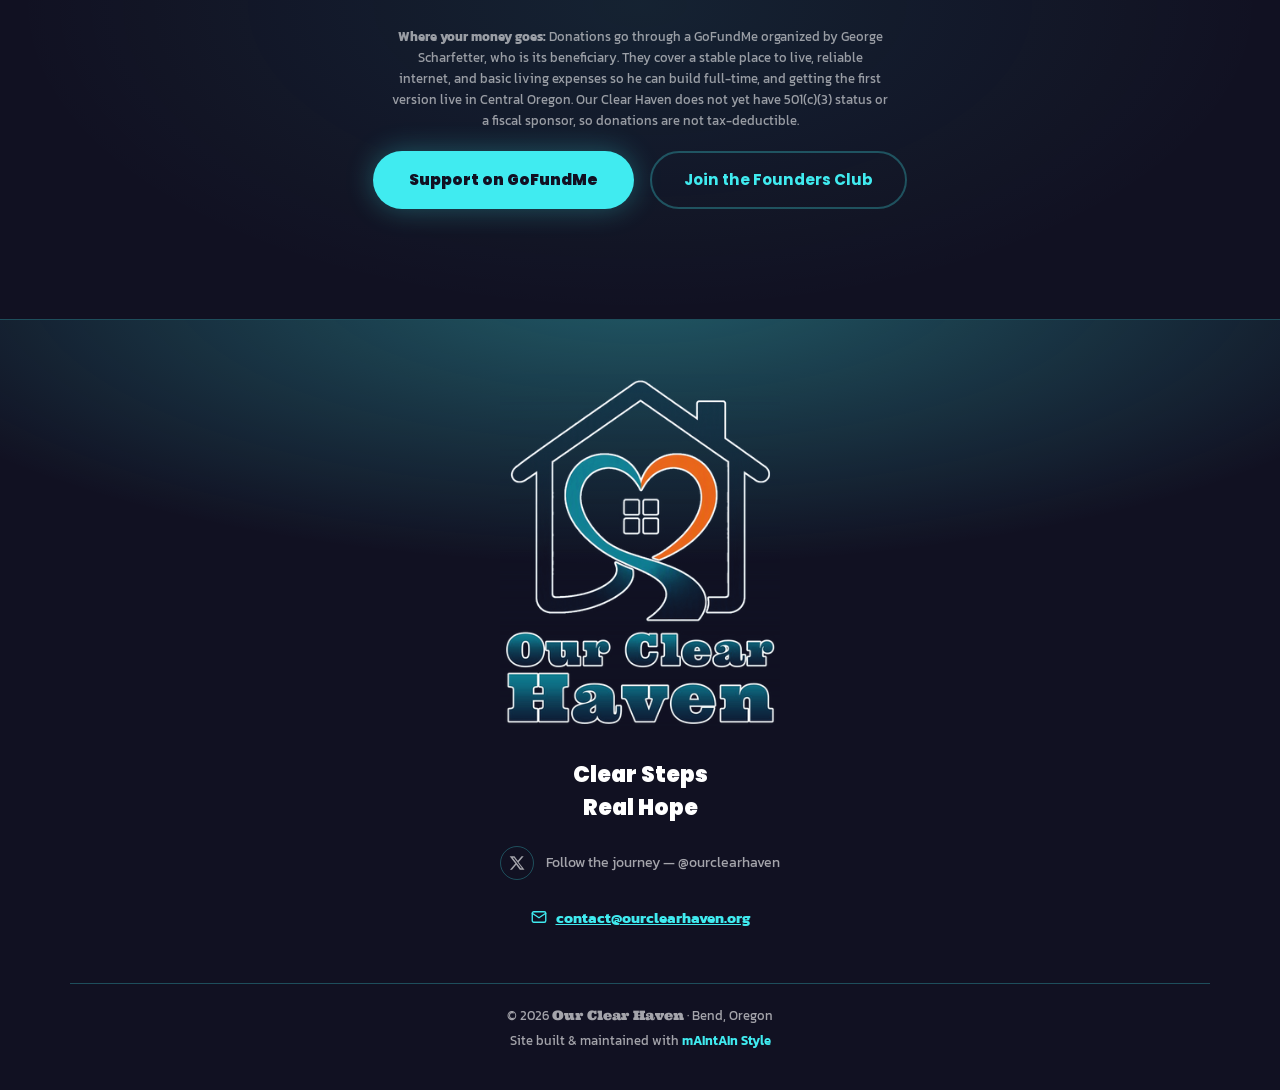
==== commit 0e3dde5b: "Fix footer contact email: match mAIntAIn Style standard (icon + standalone link) Replaces the crampe" ====
--- a/crystal-clear-app.html
+++ b/crystal-clear-app.html
@@ -165,6 +165,8 @@
 .cca-foot-social a{display:flex;align-items:center;justify-content:center;width:34px;height:34px;border-radius:50%;border:1px solid var(--teal-border);color:var(--text-muted);flex:none;transition:border-color .2s ease,color .2s ease}
 .cca-foot-social a:hover{border-color:var(--teal);color:var(--teal)}
 .cca-foot-social a svg{width:16px;height:16px}
+.cca-foot-email{color:var(--teal);font-weight:700;font-size:15px;display:inline-flex;align-items:center;gap:8px;margin:18px 0}
+.cca-foot-email svg{width:18px;height:18px;flex-shrink:0}
 .cca-foot-links{display:flex;gap:24px;font-size:14px;flex-wrap:wrap}
 .cca-foot-links a{text-decoration:none;color:var(--text-muted);text-transform:uppercase;letter-spacing:.02em}
 .cca-foot-bottom{margin-top:36px;padding-top:22px;border-top:1px solid var(--teal-border);display:flex;flex-direction:column;align-items:center;text-align:center;font-size:13px;color:var(--text-muted);gap:6px}
@@ -388,8 +390,8 @@
       <a href="https://x.com/ourclearhaven" target="_blank" rel="noopener" aria-label="Our Clear Haven on X"><svg viewBox="0 0 24 24" fill="currentColor" aria-hidden="true"><path d="M18.9 2H22l-7.6 8.7L23.3 22h-7l-5.5-7.2L4.5 22H1.4l8.1-9.3L1 2h7.2l5 6.6L18.9 2zm-1.2 18h1.7L7.4 4H5.6l12.1 16z"/></svg></a>
       <span data-es="Sigue el camino &mdash; @ourclearhaven">Follow the journey &mdash; @ourclearhaven</span>
     </div>
+    <a class="cca-foot-email" href="mailto:contact@ourclearhaven.org"><svg viewBox="0 0 24 24" fill="none" stroke="currentColor" stroke-width="1.8" stroke-linecap="round" stroke-linejoin="round"><rect x="3" y="5" width="18" height="14" rx="2"/><path d="M3 7l9 6 9-6"/></svg><span>contact@ourclearhaven.org</span></a>
     <div class="cca-foot-bottom">
-      <span data-es-html="Contacto: <a href=&quot;mailto:contact@ourclearhaven.org&quot;>contact@ourclearhaven.org</a>">Contact: <a href="mailto:contact@ourclearhaven.org">contact@ourclearhaven.org</a></span>
       <span>&copy; 2026 <span class="logo-text">Our Clear Haven</span> &middot; Bend, Oregon</span>
       <span data-es-html="Sitio creado y mantenido con <a href=&quot;https://maintain.style&quot; target=&quot;_blank&quot; rel=&quot;noopener&quot;>mAIntAIn Style</a>">Site built &amp; maintained with <a href="https://maintain.style" target="_blank" rel="noopener">mAIntAIn Style</a></span>
     </div>
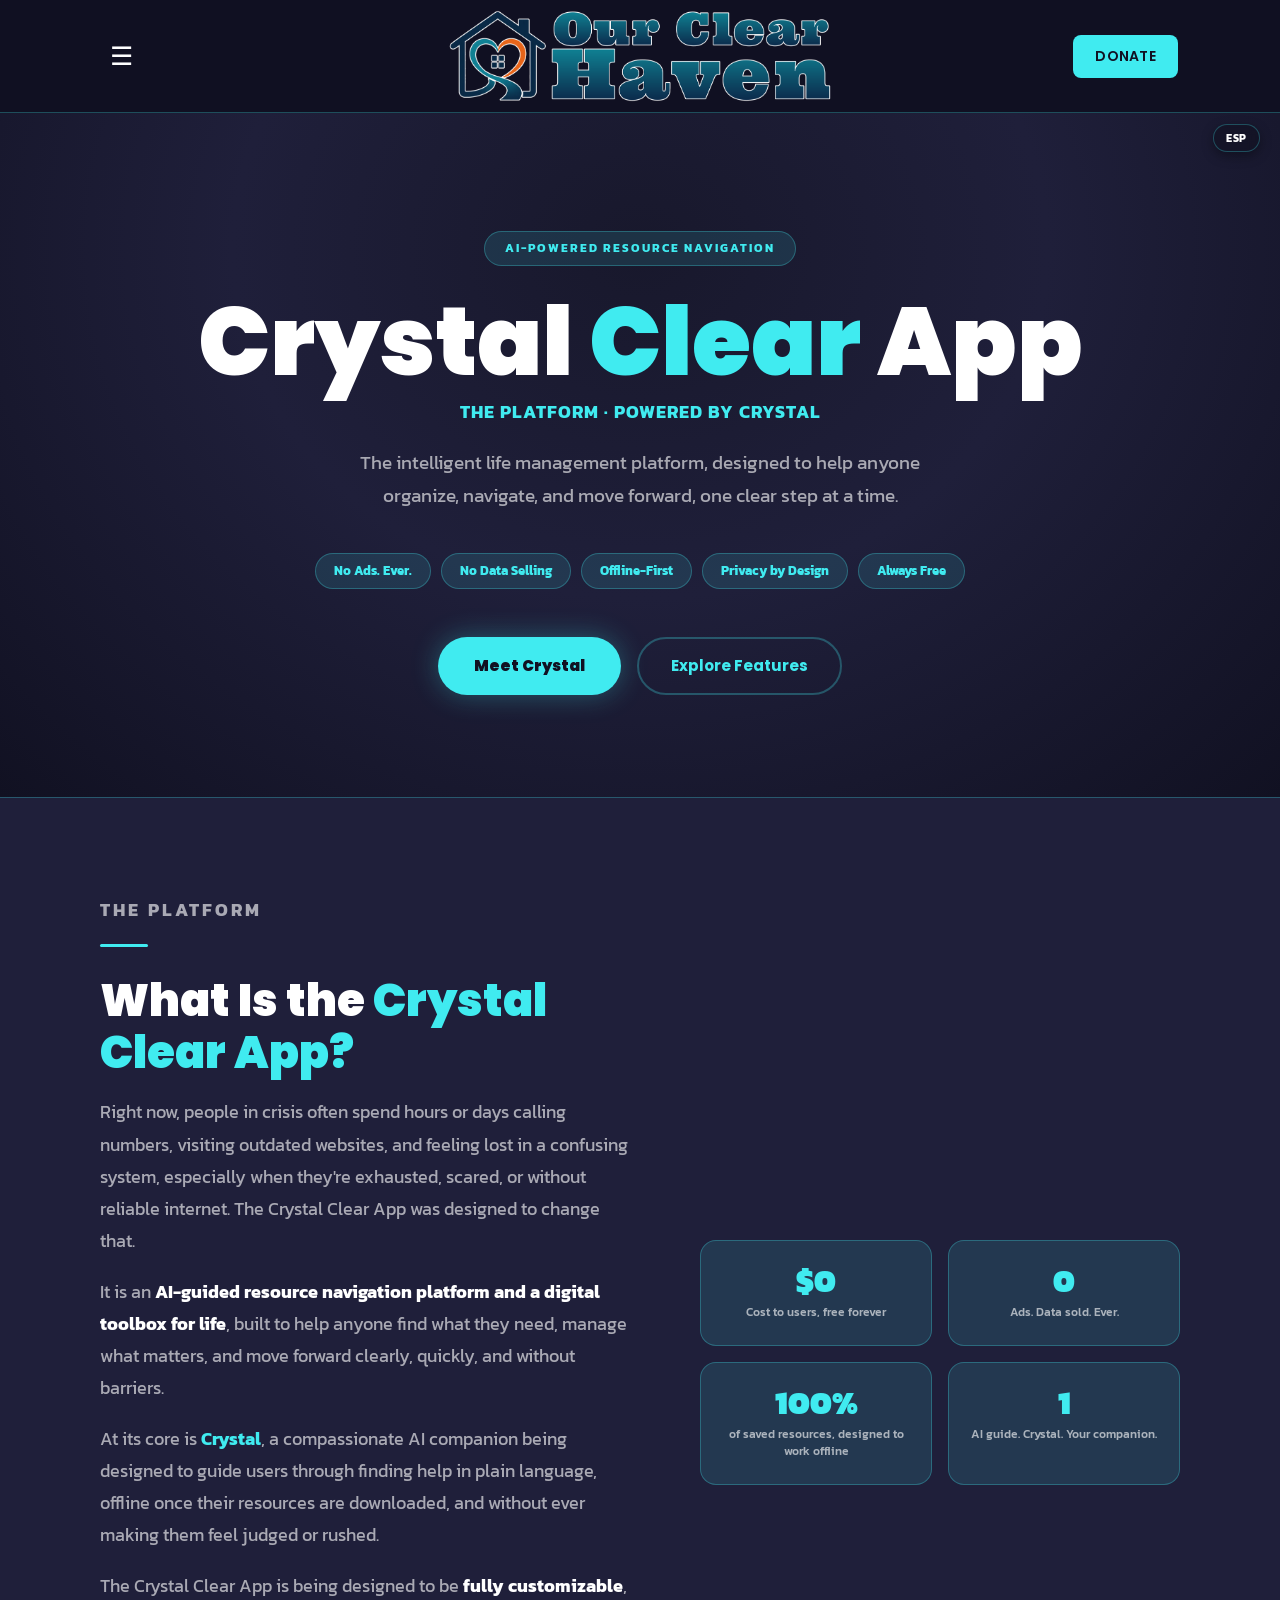
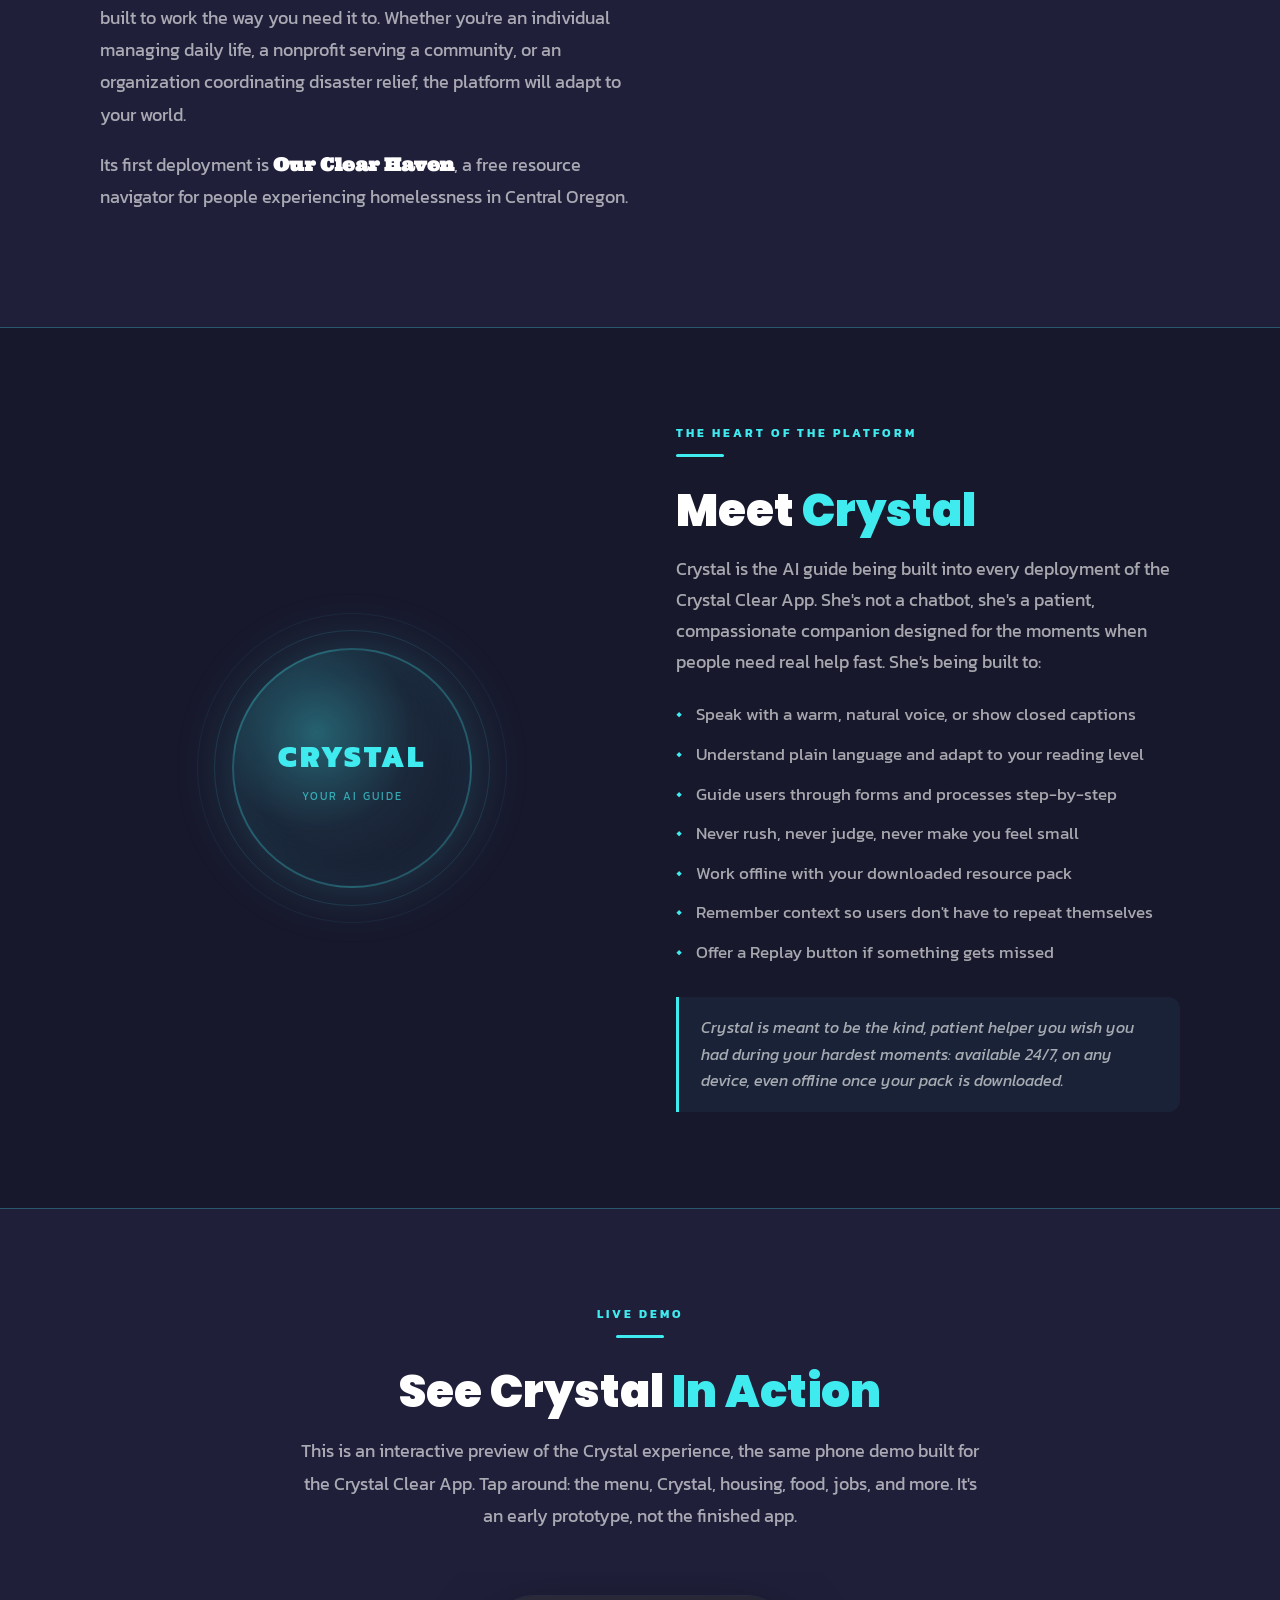
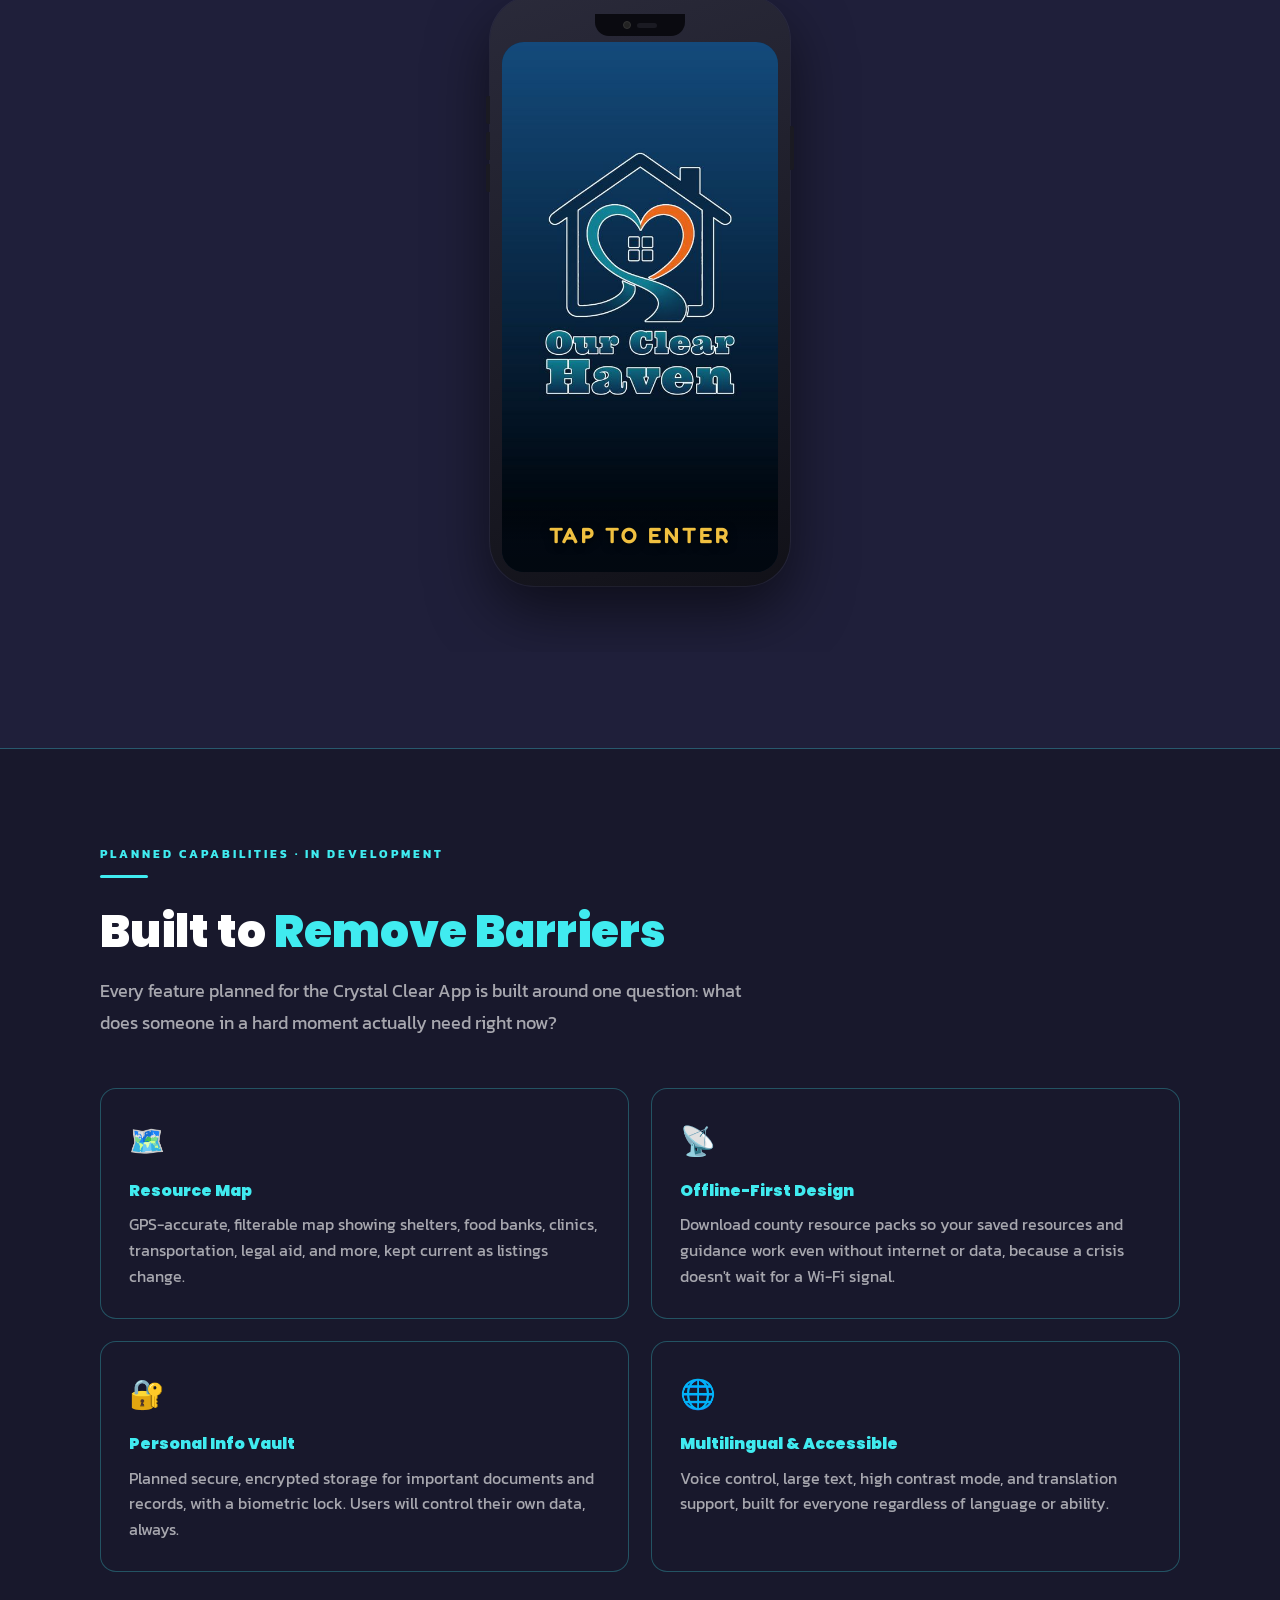
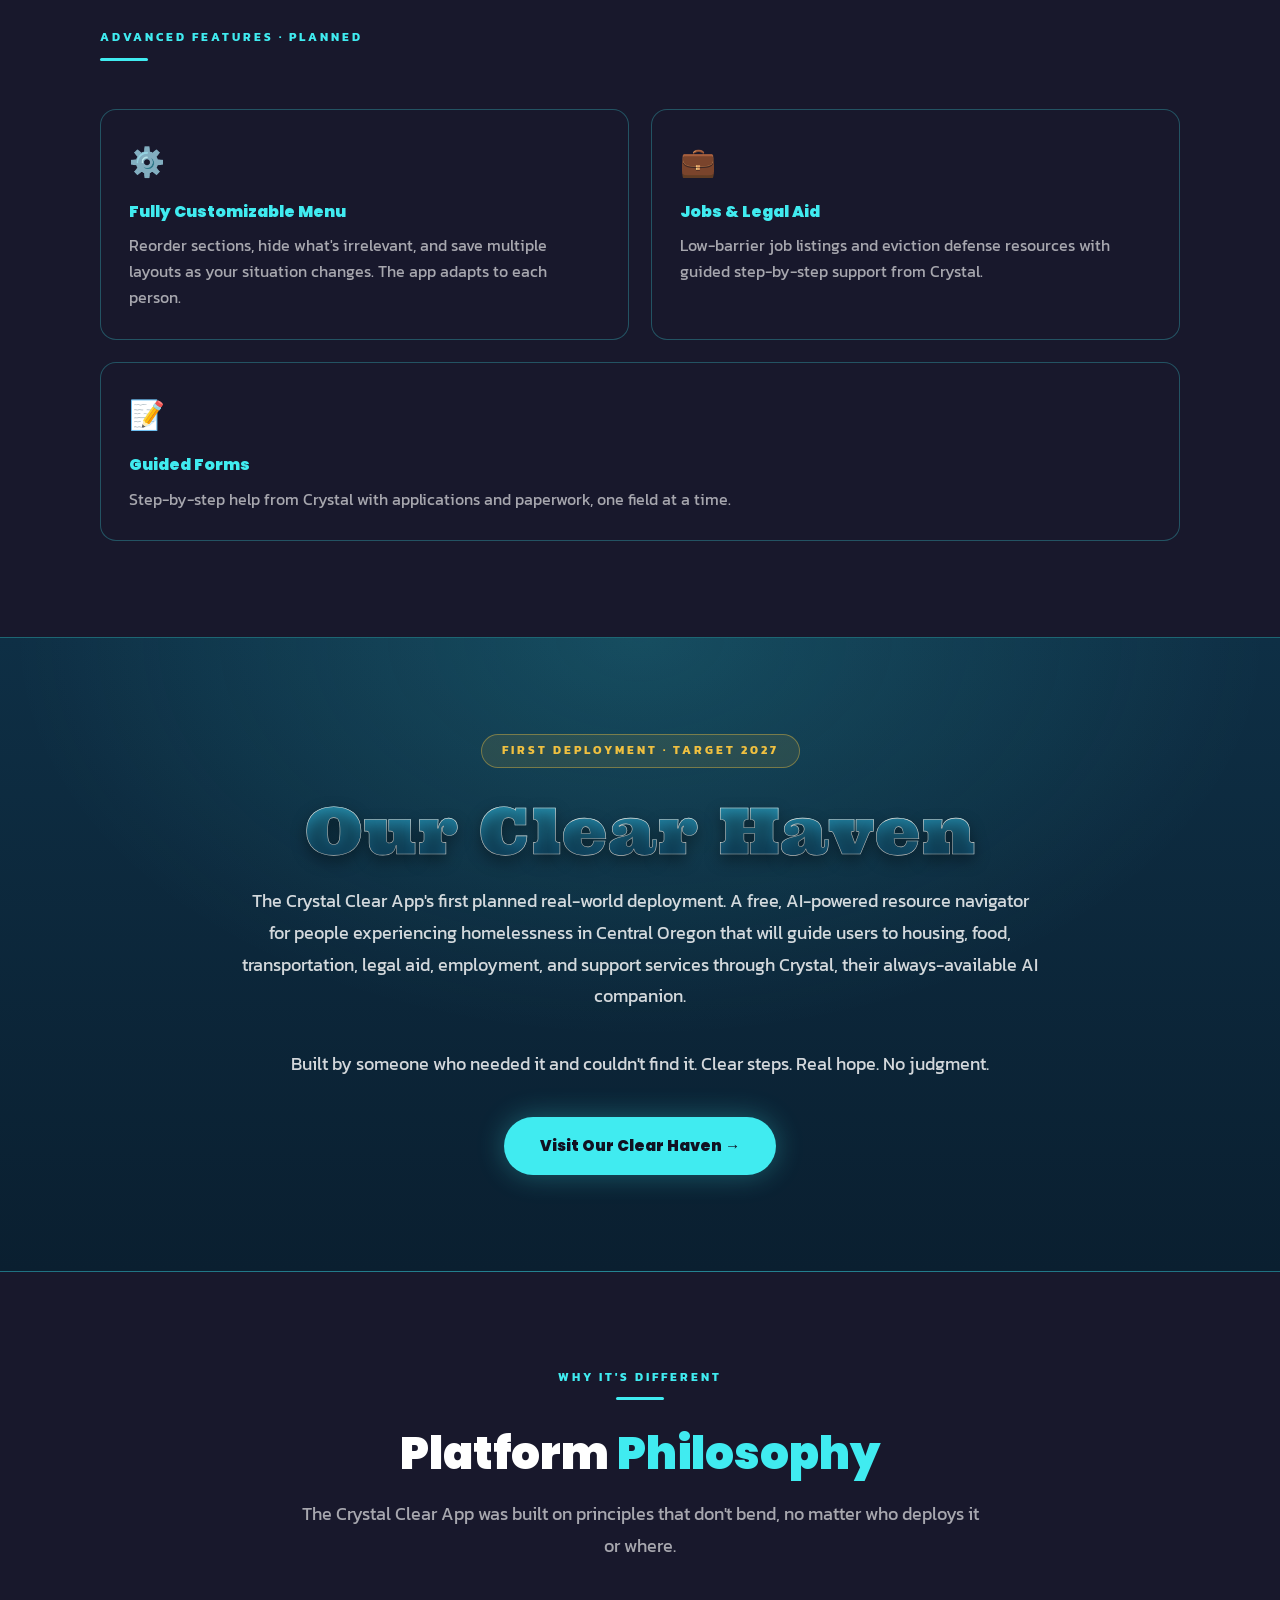
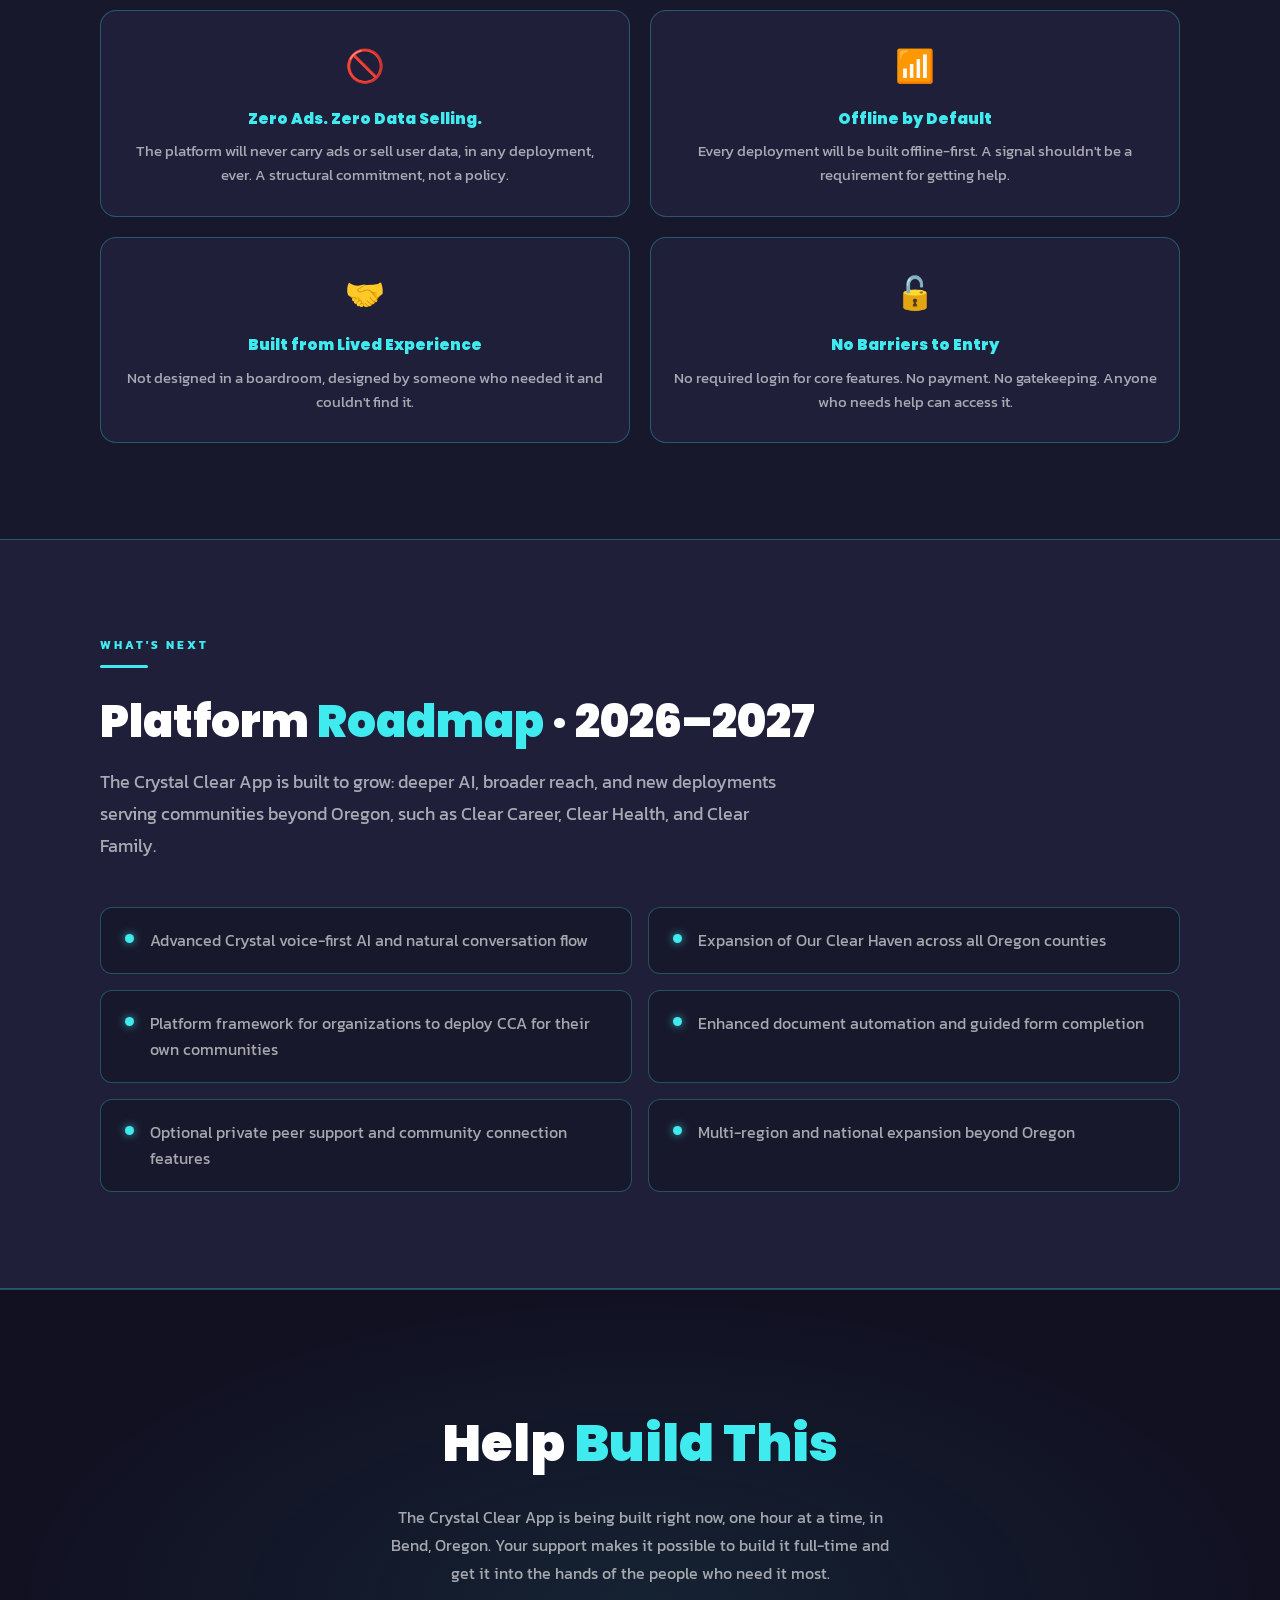
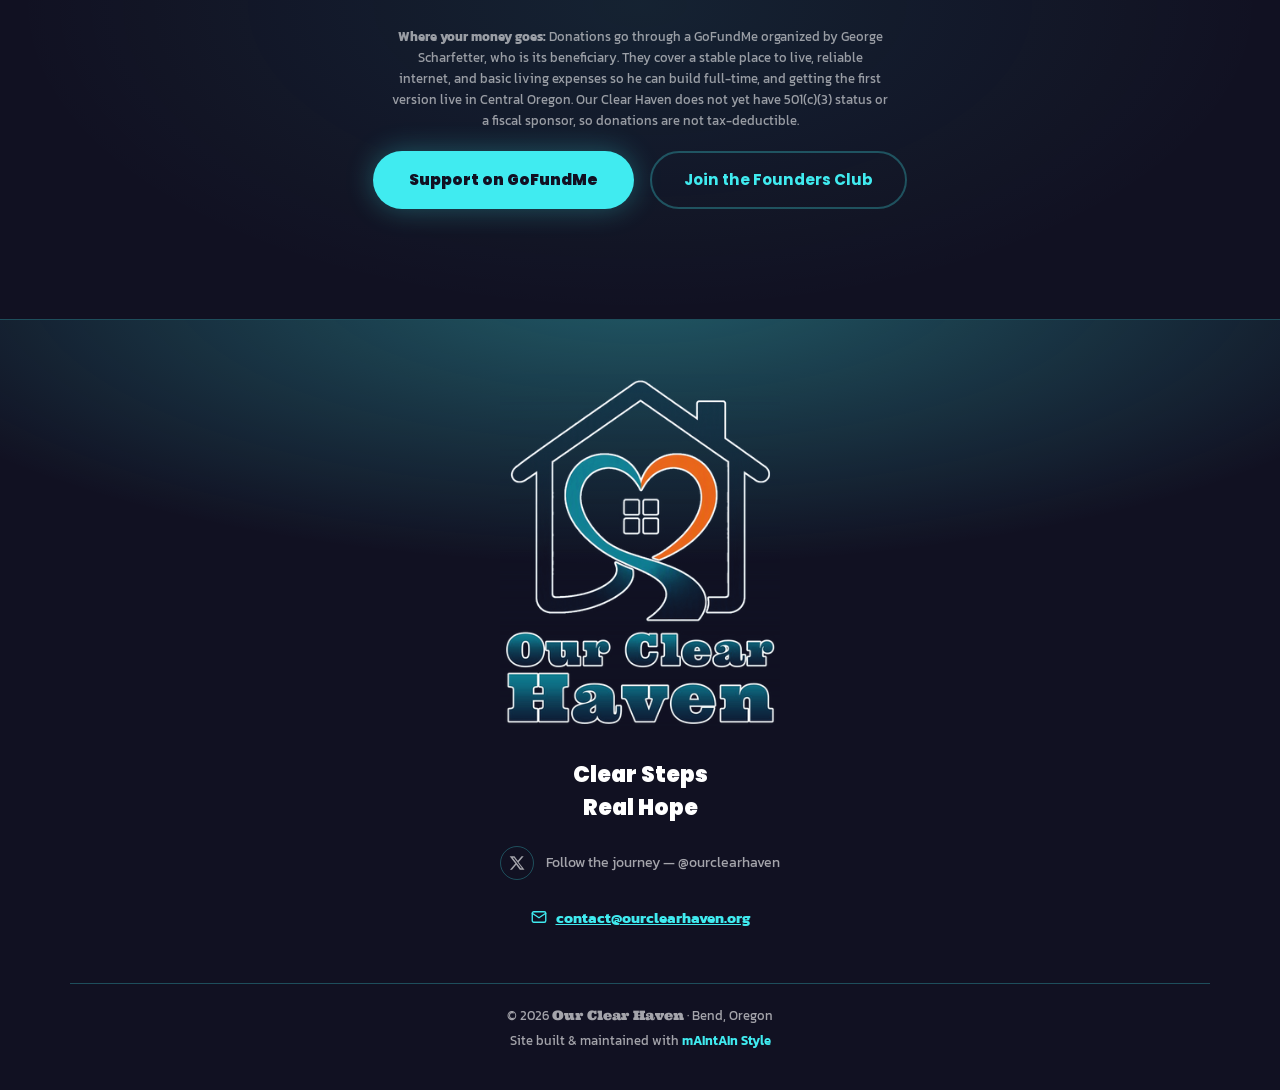
==== commit 09cd5ad9: "State the motel years as past and match the guide label to v1.56." ====
--- a/crystal-clear-app.html
+++ b/crystal-clear-app.html
@@ -368,7 +368,7 @@
   <section class="cca-cta">
     <div class="cca-container">
       <h2 data-es-html="Ayuda a <span>Construir Esto</span>">Help <span>Build This</span></h2>
-      <p data-es="Crystal Clear App se está construyendo ahora mismo, una hora a la vez, en una habitación de motel en Bend, Oregon. Tu apoyo hace posible construirla de tiempo completo y ponerla en manos de quienes más la necesitan.">The Crystal Clear App is being built right now, one hour at a time, in a motel room in Bend, Oregon. Your support makes it possible to build it full-time and get it into the hands of the people who need it most.</p>
+      <p data-es="Crystal Clear App se está construyendo ahora mismo, una hora a la vez, en Bend, Oregon. Tu apoyo hace posible construirla de tiempo completo y ponerla en manos de quienes más la necesitan.">The Crystal Clear App is being built right now, one hour at a time, in Bend, Oregon. Your support makes it possible to build it full-time and get it into the hands of the people who need it most.</p>
       <p class="donor-note" style="font-size:13px;line-height:1.6;opacity:.92;max-width:62ch;margin:14px auto 20px" data-es-html="<strong>Adónde va tu dinero:</strong> Las donaciones se hacen a través de un GoFundMe organizado por George Scharfetter, quien es su beneficiario. Cubren un lugar estable para vivir, internet confiable y gastos básicos de vida para que pueda dedicarse a construir a tiempo completo, y lanzar la primera versión en el Centro de Oregon. Our Clear Haven todavía no tiene estatus 501(c)(3) ni un patrocinador fiscal, por lo que las donaciones no son deducibles de impuestos."><strong>Where your money goes:</strong> Donations go through a GoFundMe organized by George Scharfetter, who is its beneficiary. They cover a stable place to live, reliable internet, and basic living expenses so he can build full-time, and getting the first version live in Central Oregon. Our Clear Haven does not yet have 501(c)(3) status or a fiscal sponsor, so donations are not tax-deductible.</p>
       <div class="cca-cta-row">
         <a href="https://www.gofundme.com/f/build-our-clear-haven-ai-for-homeless-help" class="cca-btn" data-es="Apoya en GoFundMe">Support on GoFundMe</a>
